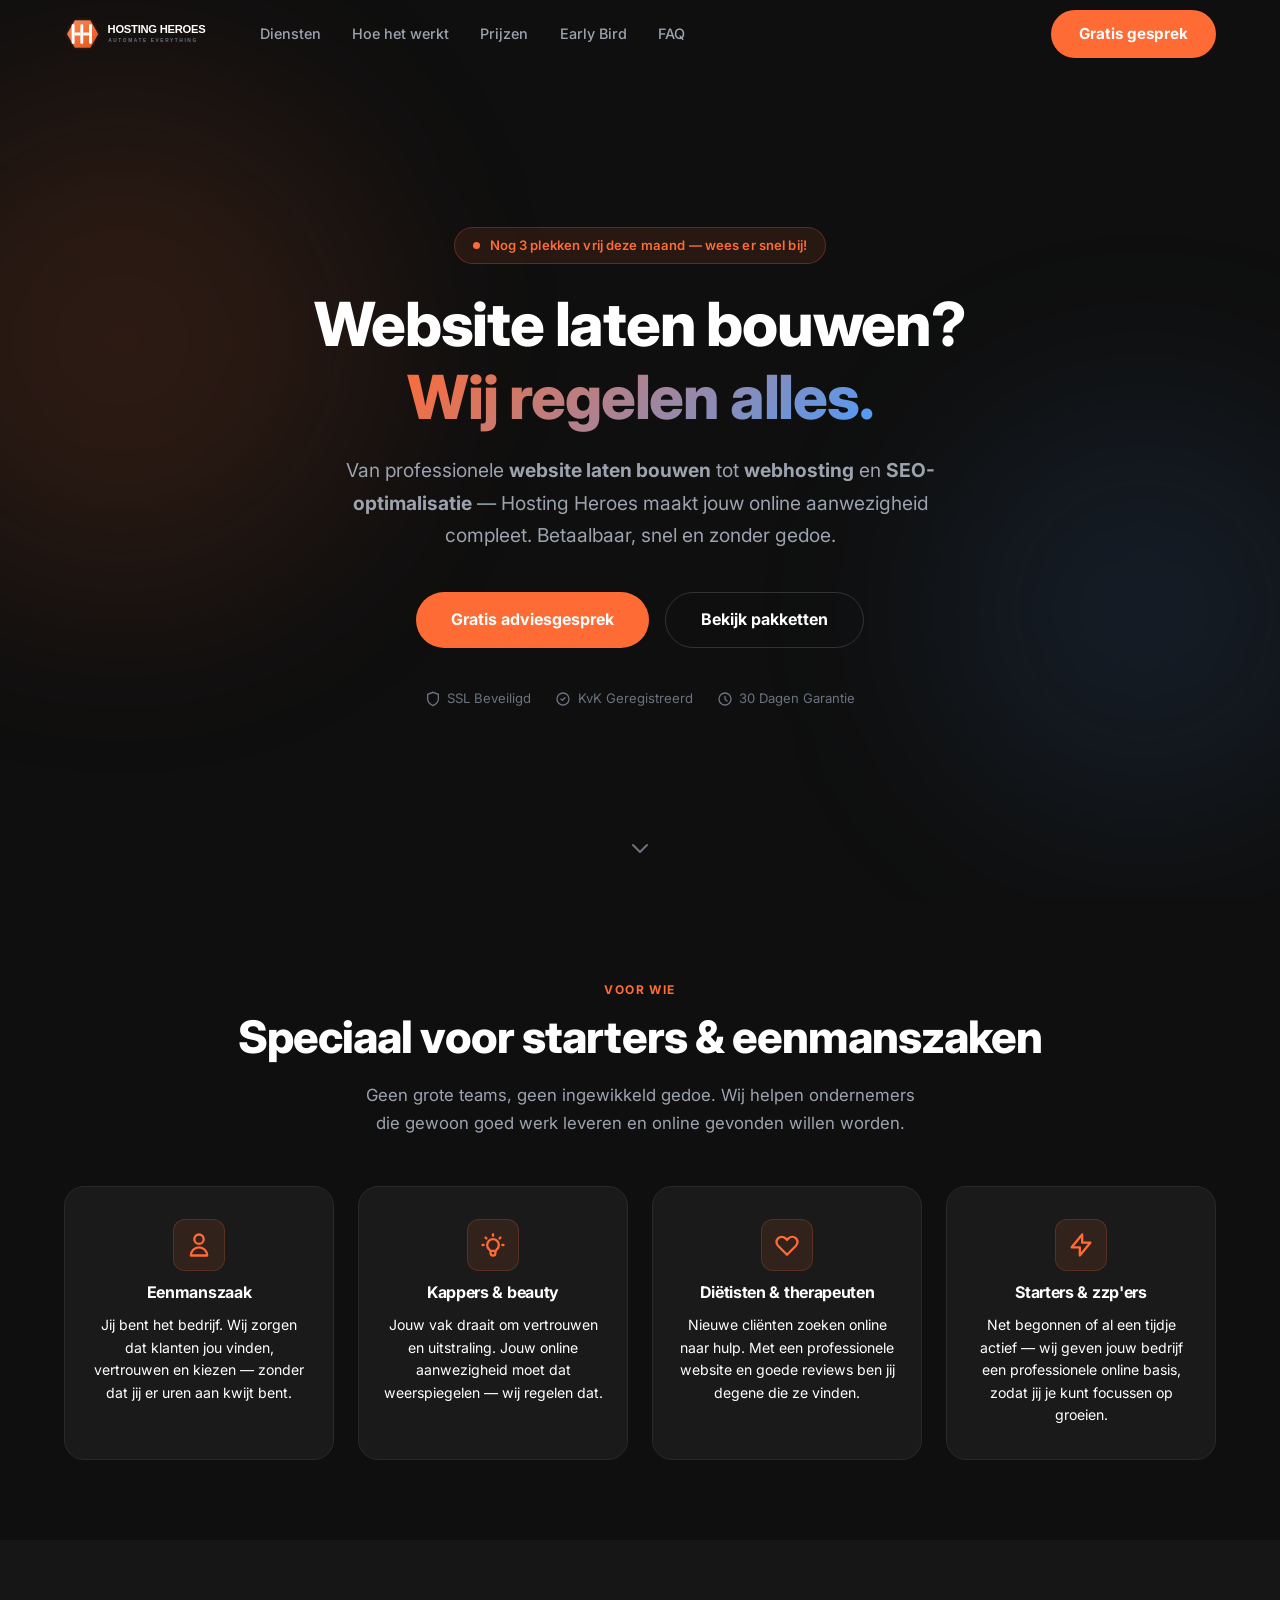
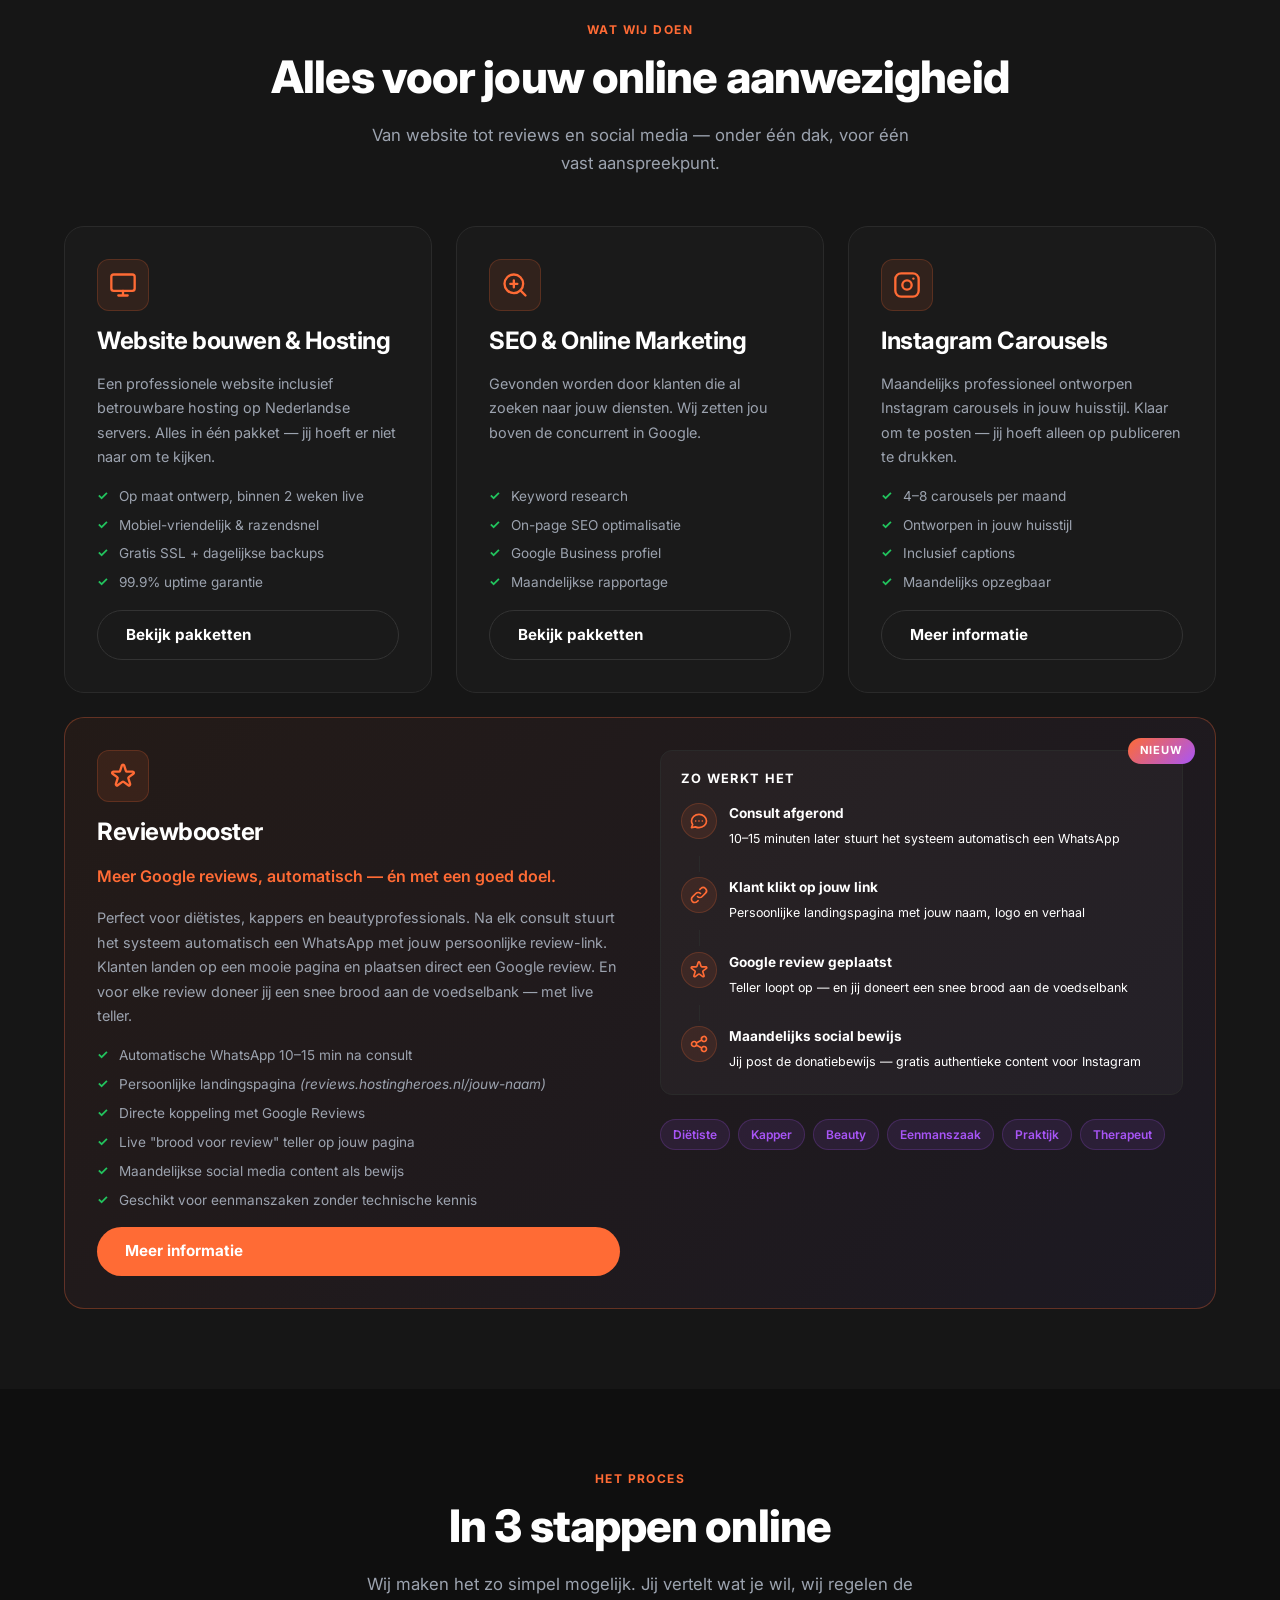
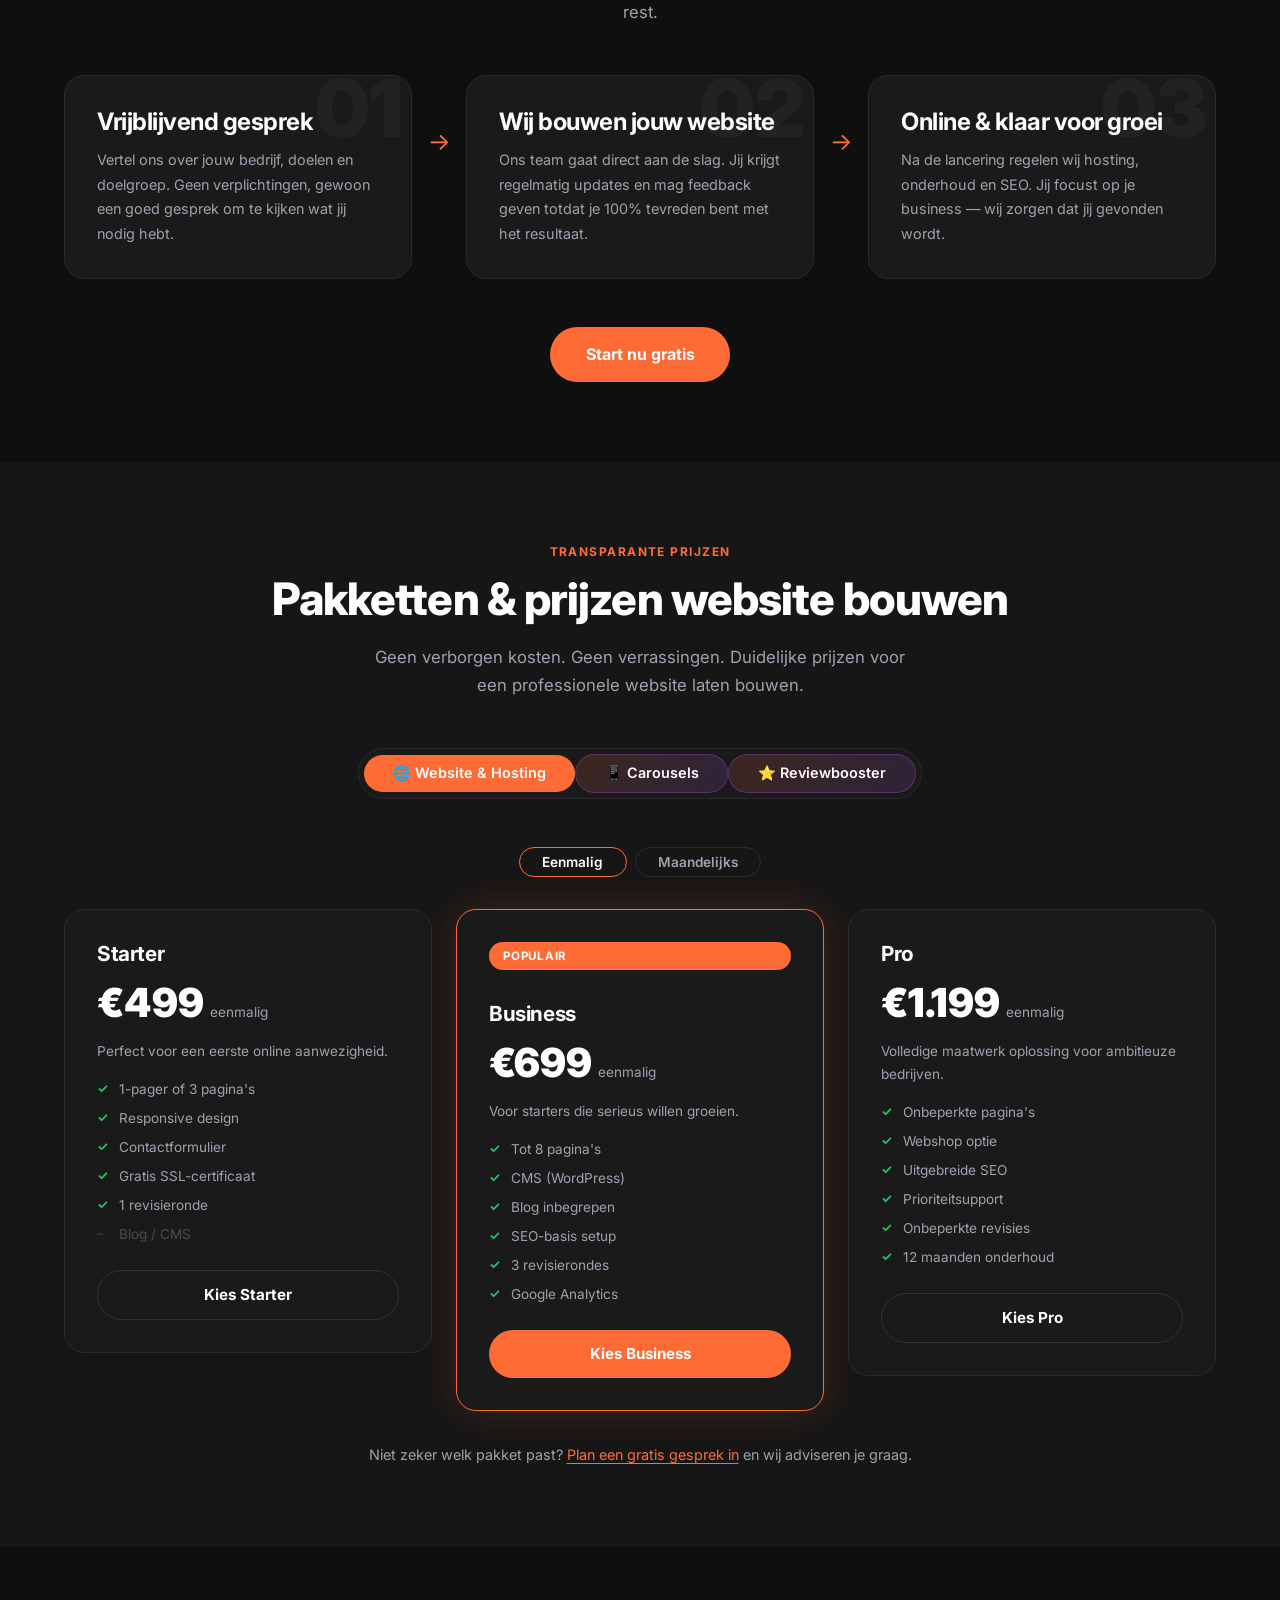
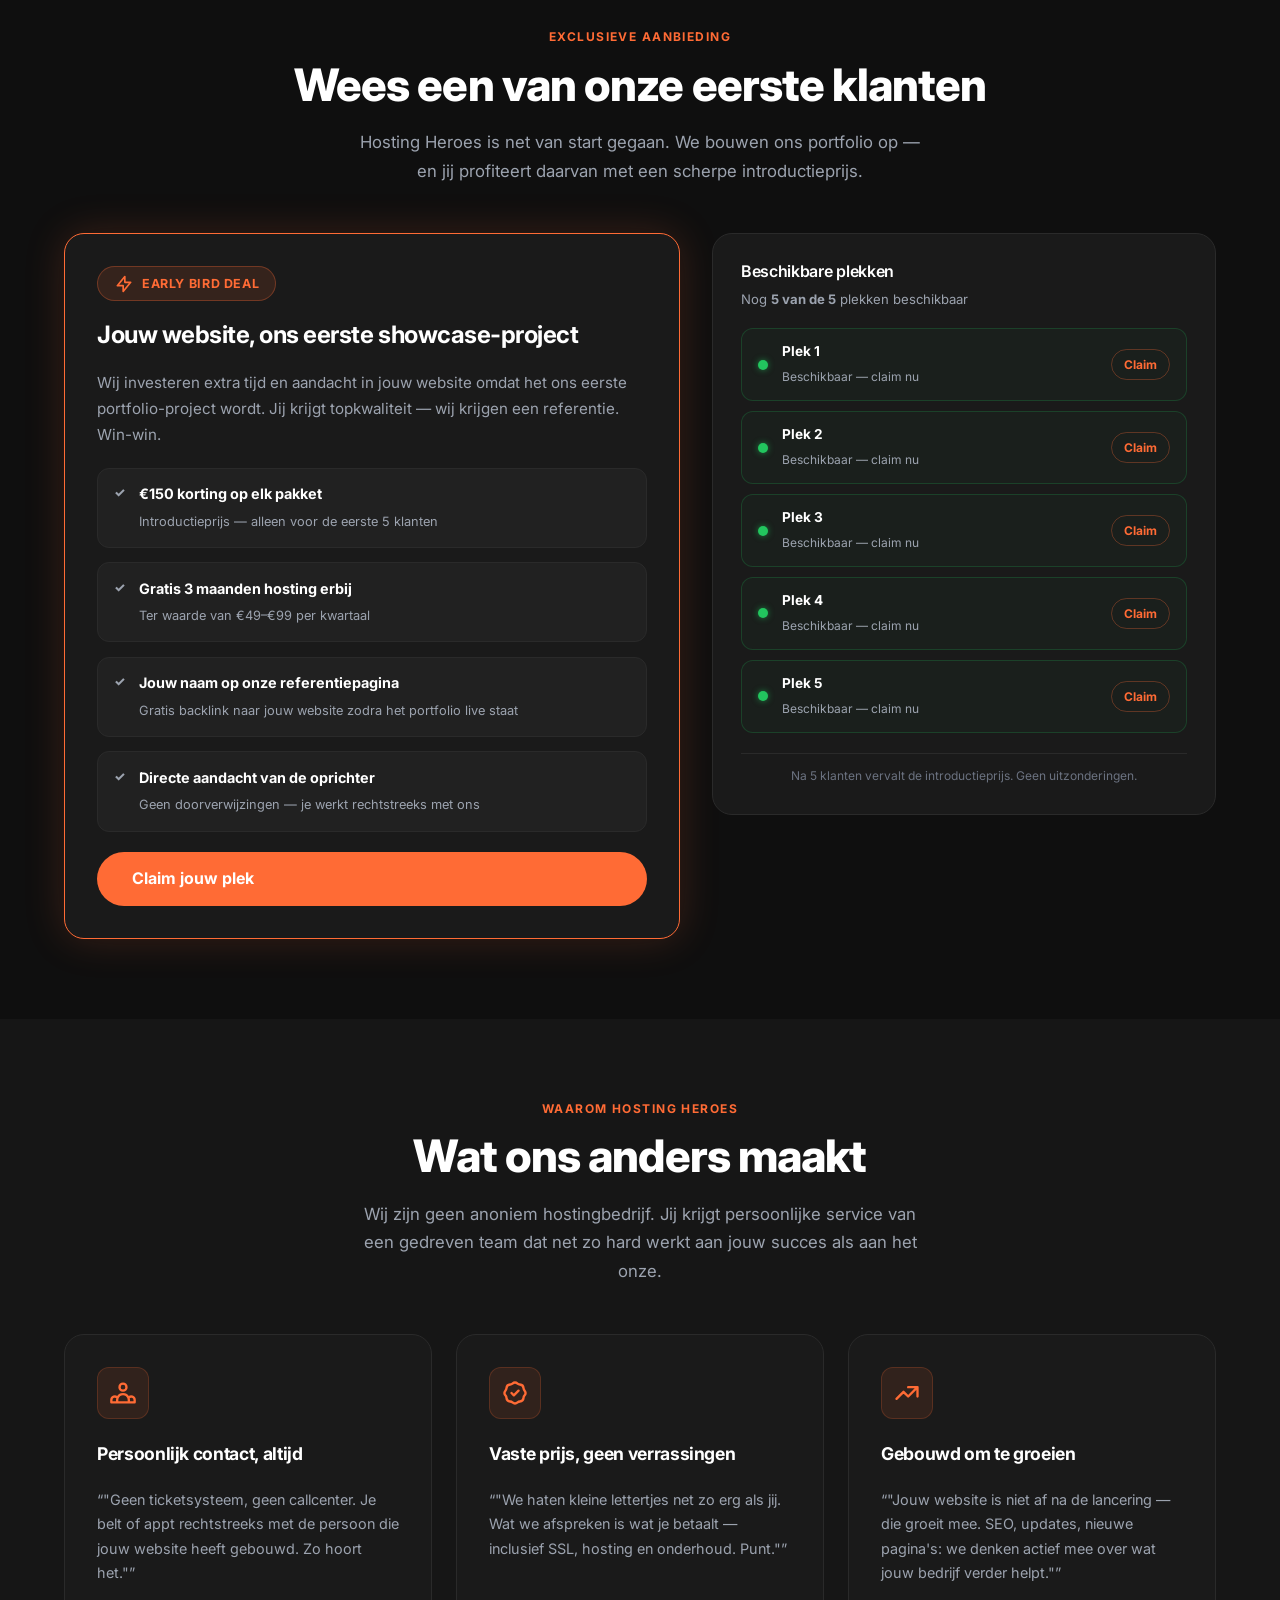
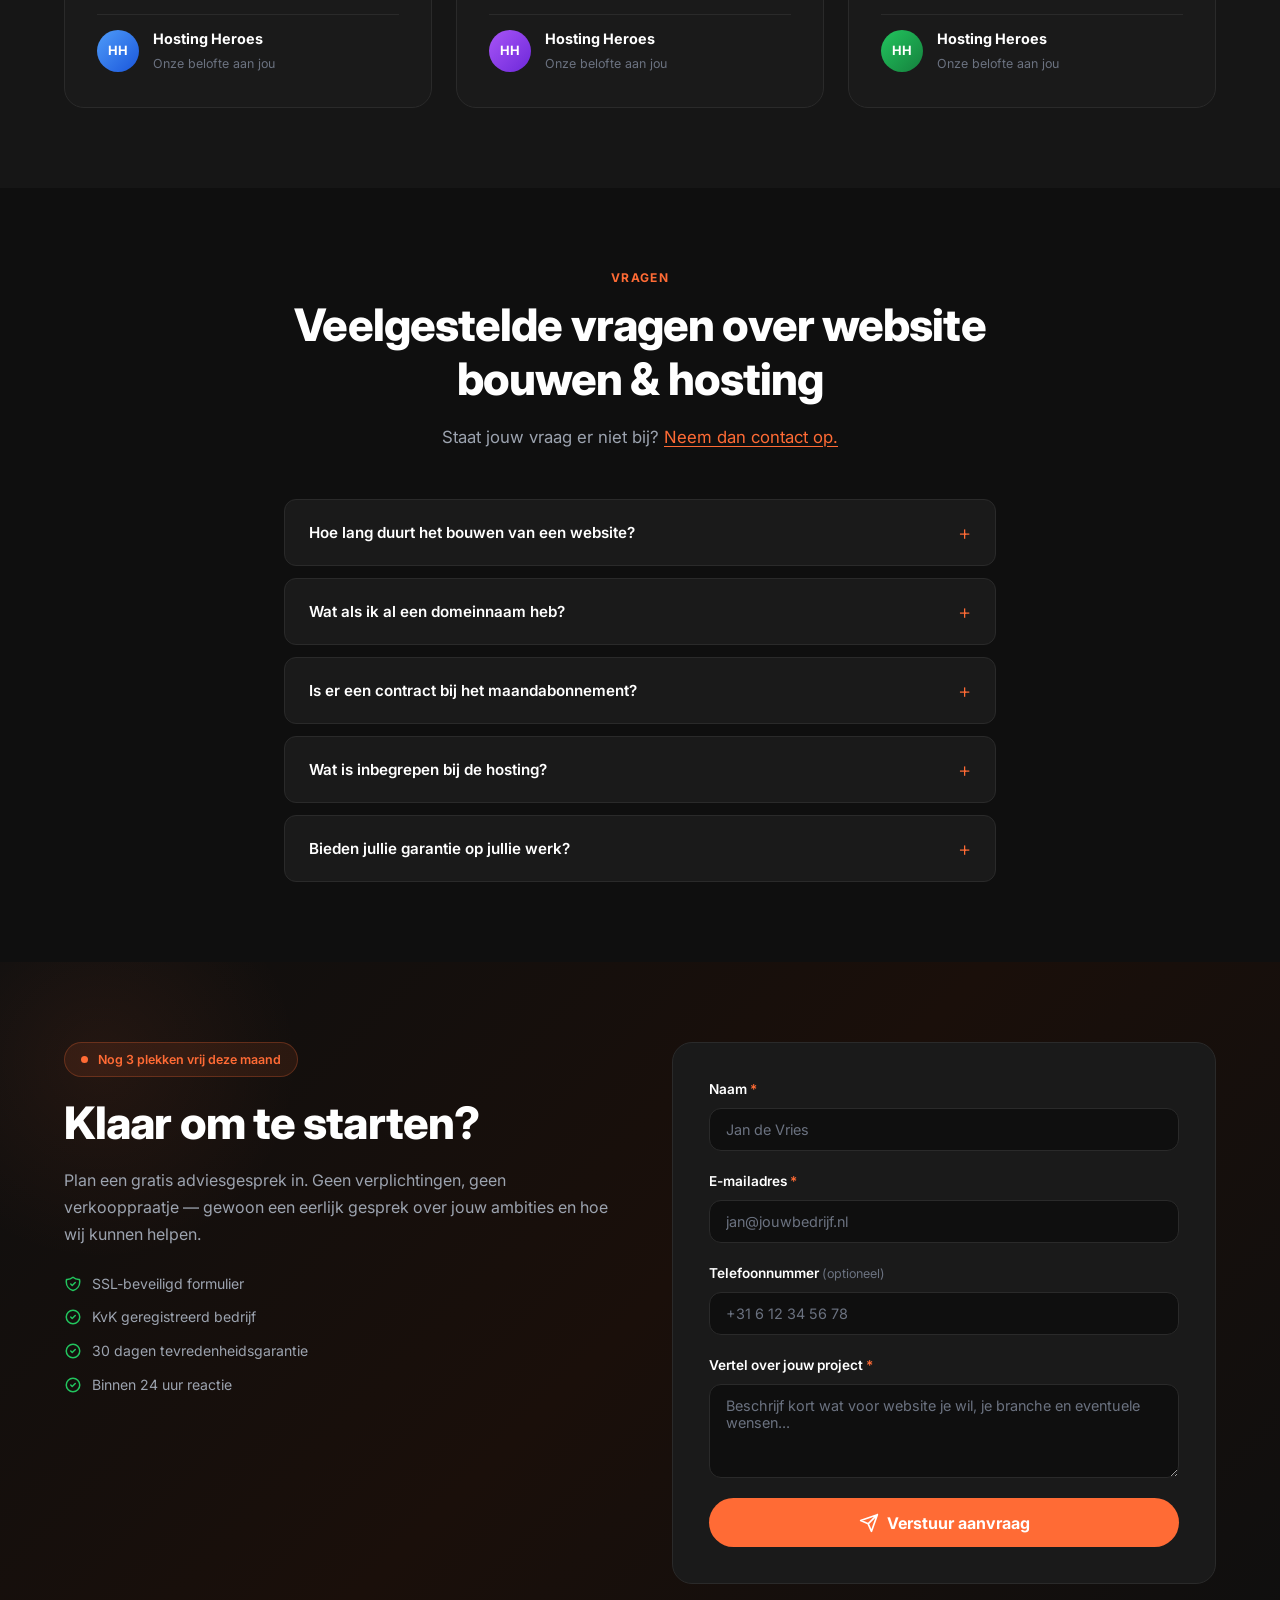
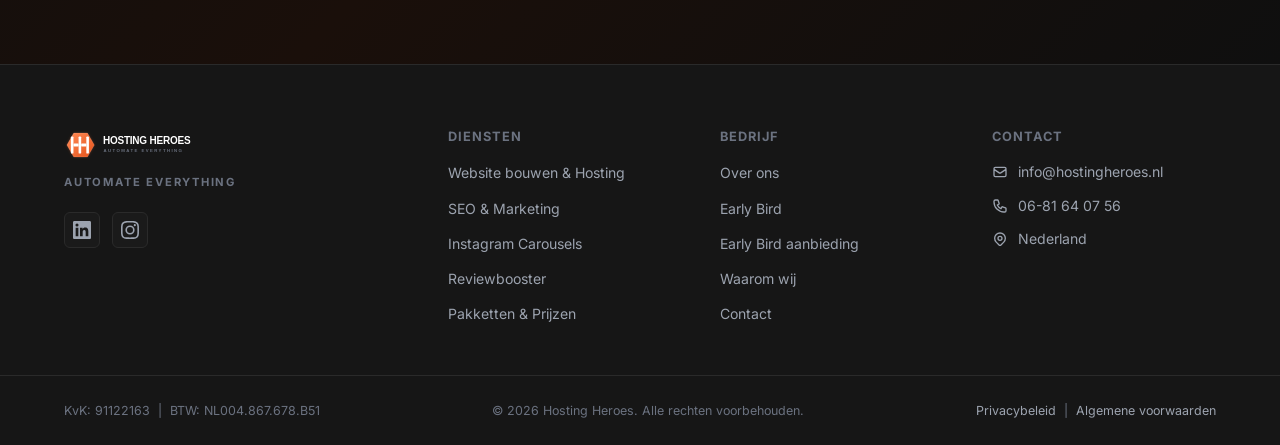
==== index.html @ 8674ef57 "Fix tab visibility, add new-service banners with waived setup costs for first 10 customers Co-Author" ====
<!DOCTYPE html>
<html lang="nl">
<head>
  <meta charset="UTF-8">
  <meta name="viewport" content="width=device-width, initial-scale=1.0">
  <meta name="description" content="Website laten bouwen voor jouw bedrijf? Hosting Heroes levert professionele websites, snelle webhosting en SEO-optimalisatie voor starters en MKB in Nederland. Betaalbaar, binnen 2 weken online.">
  <meta name="robots" content="index, follow">
  <link rel="canonical" href="https://www.hostingheroes.nl/">
  <meta property="og:type" content="website">
  <meta property="og:url" content="https://www.hostingheroes.nl/">
  <meta property="og:locale" content="nl_NL">
  <meta property="og:site_name" content="Hosting Heroes">
  <meta property="og:title" content="Website Laten Bouwen | Webhosting & SEO Nederland | Hosting Heroes">
  <meta property="og:description" content="Professionele website laten bouwen voor jouw bedrijf? Hosting Heroes regelt website, webhosting en SEO — betaalbaar en zonder gedoe.">
  <meta property="og:image" content="https://www.hostingheroes.nl/assets/logo.png">
  <meta name="twitter:card" content="summary_large_image">
  <meta name="twitter:title" content="Website Laten Bouwen | Webhosting & SEO | Hosting Heroes">
  <meta name="twitter:description" content="Professionele websites, webhosting en SEO voor starters in Nederland. Betaalbaar, snel en zonder gedoe.">
  <meta name="twitter:image" content="https://www.hostingheroes.nl/assets/logo.png">
  <title>Website Laten Bouwen | Webhosting & SEO Nederland | Hosting Heroes</title>
  <link rel="preconnect" href="https://fonts.googleapis.com">
  <link rel="preconnect" href="https://fonts.gstatic.com" crossorigin>
  <link href="https://fonts.googleapis.com/css2?family=Inter:wght@400;500;600;700;800;900&display=swap" rel="stylesheet">
  <link rel="stylesheet" href="style.css">
  <link rel="icon" href="assets/favicon.svg" type="image/svg+xml">
  <link rel="icon" href="assets/favicon.svg" sizes="any">

  <script type="application/ld+json">
  {
    "@context": "https://schema.org",
    "@type": "ProfessionalService",
    "name": "Hosting Heroes",
    "url": "https://www.hostingheroes.nl",
    "logo": "https://www.hostingheroes.nl/assets/logo.png",
    "image": "https://www.hostingheroes.nl/assets/logo.png",
    "description": "Professionele websites laten bouwen, webhosting en SEO-optimalisatie voor starters en MKB in Nederland. Betaalbaar, snel en zonder gedoe.",
    "areaServed": {
      "@type": "Country",
      "name": "Nederland"
    },
    "address": {
      "@type": "PostalAddress",
      "addressCountry": "NL"
    },
    "contactPoint": {
      "@type": "ContactPoint",
      "vatID": "NL004.867.678.B51",
    "telephone": "+31681640756",
      "email": "info@hostingheroes.nl",
      "contactType": "customer service",
      "availableLanguage": "Dutch"
    },
    "hasOfferCatalog": {
      "@type": "OfferCatalog",
      "name": "Diensten",
      "itemListElement": [
        {
          "@type": "Offer",
          "itemOffered": {
            "@type": "Service",
            "name": "Website bouwen",
            "description": "Professionele website laten bouwen op maat. Responsive, razendsnel en volledig afgestemd op jouw bedrijf en doelgroep."
          }
        },
        {
          "@type": "Offer",
          "itemOffered": {
            "@type": "Service",
            "name": "Webhosting",
            "description": "Betrouwbare webhosting met dagelijkse backups, gratis SSL-certificaat en Nederlandse servers. 99.9% uptime garantie."
          }
        },
        {
          "@type": "Offer",
          "itemOffered": {
            "@type": "Service",
            "name": "SEO & Marketing",
            "description": "SEO-optimalisatie zodat jouw website gevonden wordt op Google. Keyword research, on-page SEO en maandelijkse rapportage."
          }
        },
        {
          "@type": "Offer",
          "itemOffered": {
            "@type": "Service",
            "name": "Reviewbooster",
            "description": "Automatisch meer Google reviews voor eenmanszaken. Automatische WhatsApp na consult, persoonlijke landingspagina en directe Google Reviews koppeling. Voor diëtistes, kappers en beautyprofessionals."
          }
        }
      ]
    },
    "aggregateRating": {
      "@type": "AggregateRating",
      "ratingValue": "4.9",
      "bestRating": "5",
      "ratingCount": "50"
    }
  }
  </script>

  <script type="application/ld+json">
  {
    "@context": "https://schema.org",
    "@type": "WebSite",
    "name": "Hosting Heroes",
    "url": "https://www.hostingheroes.nl"
  }
  </script>

  <script type="application/ld+json">
  {
    "@context": "https://schema.org",
    "@type": "FAQPage",
    "mainEntity": [
      {
        "@type": "Question",
        "name": "Hoe lang duurt het bouwen van een website?",
        "acceptedAnswer": {
          "@type": "Answer",
          "text": "Gemiddeld duurt een standaard website 1 à 2 weken. Bij grotere of complexere projecten (webshop, maatwerk) kan dit 3 à 4 weken zijn. We bespreken altijd van tevoren een realistische planning."
        }
      },
      {
        "@type": "Question",
        "name": "Wat als ik al een domeinnaam heb?",
        "acceptedAnswer": {
          "@type": "Answer",
          "text": "Geen probleem! Wij koppelen jouw bestaande domeinnaam eenvoudig aan onze hosting. Je hoeft niks te veranderen, wij regelen de technische kant volledig."
        }
      },
      {
        "@type": "Question",
        "name": "Is er een contract bij het maandabonnement?",
        "acceptedAnswer": {
          "@type": "Answer",
          "text": "Nee, onze maandabonnementen zijn maandelijks opzegbaar — geen gedoe, geen boetes. Wij verdienen jouw vertrouwen elke maand opnieuw."
        }
      },
      {
        "@type": "Question",
        "name": "Wat is inbegrepen bij de hosting?",
        "acceptedAnswer": {
          "@type": "Answer",
          "text": "Bij alle hostingpakketten zijn inbegrepen: een gratis SSL-certificaat, dagelijkse backups, technische updates, monitoring en e-mailondersteuning. Je website staat veilig en snel online."
        }
      },
      {
        "@type": "Question",
        "name": "Bieden jullie garantie op jullie werk?",
        "acceptedAnswer": {
          "@type": "Answer",
          "text": "Ja, wij bieden 30 dagen tevredenheidsgarantie. Ben je binnen 30 dagen na oplevering niet tevreden? Dan lossen wij het kosteloos op of storten wij je geld terug."
        }
      }
    ]
  }
  </script>
</head>
<body>

  <!-- ========== NAVBAR ========== -->
  <nav id="navbar">
    <div class="container navbar__inner">
      <a href="#" class="navbar__logo">
        <img src="assets/logo.svg" alt="Hosting Heroes" height="36">
      </a>
      <ul class="navbar__links" id="nav-links">
        <li><a href="#diensten">Diensten</a></li>
        <li><a href="#hoe-het-werkt">Hoe het werkt</a></li>
        <li><a href="#pricing">Prijzen</a></li>
        <li><a href="#portfolio">Early Bird</a></li>
        <li><a href="#faq">FAQ</a></li>
      </ul>
      <a href="#contact" class="btn-primary navbar__cta">Gratis gesprek</a>
      <button class="navbar__hamburger" id="hamburger" aria-label="Menu openen" aria-expanded="false">
        <span></span><span></span><span></span>
      </button>
    </div>
  </nav>

  <!-- ========== HERO ========== -->
  <section id="hero">
    <div class="hero__blob hero__blob--1"></div>
    <div class="hero__blob hero__blob--2"></div>
    <div class="container hero__content">
      <span class="hero__eyebrow">
        <span class="eyebrow__dot"></span>
        Nog 3 plekken vrij deze maand — wees er snel bij!
      </span>
      <h1 class="hero__title">
        Website laten bouwen?<br>
        <span class="gradient-text">Wij regelen alles.</span>
      </h1>
      <p class="hero__subtitle">
        Van professionele <strong>website laten bouwen</strong> tot <strong>webhosting</strong> en <strong>SEO-optimalisatie</strong> — Hosting Heroes maakt jouw online aanwezigheid compleet. Betaalbaar, snel en zonder gedoe.
      </p>
      <div class="hero__ctas">
        <a href="#contact" class="btn-primary btn-lg">Gratis adviesgesprek</a>
        <a href="#pricing" class="btn-secondary btn-lg">Bekijk pakketten</a>
      </div>
      <div class="hero__trust-mini">
        <span>
          <svg width="16" height="16" fill="none" viewBox="0 0 24 24"><path stroke="currentColor" stroke-width="2" stroke-linecap="round" d="M12 22s8-4 8-10V5l-8-3-8 3v7c0 6 8 10 8 10z"/></svg>
          SSL Beveiligd
        </span>
        <span>
          <svg width="16" height="16" fill="none" viewBox="0 0 24 24"><path stroke="currentColor" stroke-width="2" stroke-linecap="round" d="M9 12l2 2 4-4m6 2a9 9 0 11-18 0 9 9 0 0118 0z"/></svg>
          KvK Geregistreerd
        </span>
        <span>
          <svg width="16" height="16" fill="none" viewBox="0 0 24 24"><path stroke="currentColor" stroke-width="2" stroke-linecap="round" d="M12 8v4l3 3m6-3a9 9 0 11-18 0 9 9 0 0118 0z"/></svg>
          30 Dagen Garantie
        </span>
      </div>
    </div>
    <div class="hero__scroll-indicator">
      <svg width="24" height="24" fill="none" viewBox="0 0 24 24"><path stroke="currentColor" stroke-width="2" stroke-linecap="round" stroke-linejoin="round" d="M19 9l-7 7-7-7"/></svg>
    </div>
  </section>

  <!-- ========== VOOR WIE ========== -->
  <section class="section" id="voor-wie">
    <div class="container">
      <div class="section-label animate-on-scroll">Voor wie</div>
      <h2 class="section-title animate-on-scroll">Speciaal voor starters & eenmanszaken</h2>
      <p class="section-sub animate-on-scroll">Geen grote teams, geen ingewikkeld gedoe. Wij helpen ondernemers die gewoon goed werk leveren en online gevonden willen worden.</p>
      <div class="voor-wie-grid">
        <div class="voor-wie-card card animate-on-scroll" data-delay="0">
          <div class="icon-box">
            <svg width="28" height="28" fill="none" viewBox="0 0 24 24"><path stroke="currentColor" stroke-width="2" stroke-linecap="round" stroke-linejoin="round" d="M16 7a4 4 0 11-8 0 4 4 0 018 0zM12 14a7 7 0 00-7 7h14a7 7 0 00-7-7z"/></svg>
          </div>
          <h3>Eenmanszaak</h3>
          <p>Jij bent het bedrijf. Wij zorgen dat klanten jou vinden, vertrouwen en kiezen — zonder dat jij er uren aan kwijt bent.</p>
        </div>
        <div class="voor-wie-card card animate-on-scroll" data-delay="100">
          <div class="icon-box">
            <svg width="28" height="28" fill="none" viewBox="0 0 24 24"><path stroke="currentColor" stroke-width="2" stroke-linecap="round" stroke-linejoin="round" d="M9.663 17h4.673M12 3v1m6.364 1.636l-.707.707M21 12h-1M4 12H3m3.343-5.657l-.707-.707m2.828 9.9a5 5 0 117.072 0l-.548.547A3.374 3.374 0 0014 18.469V19a2 2 0 11-4 0v-.531c0-.895-.356-1.754-.988-2.386l-.548-.547z"/></svg>
          </div>
          <h3>Kappers & beauty</h3>
          <p>Jouw vak draait om vertrouwen en uitstraling. Jouw online aanwezigheid moet dat weerspiegelen — wij regelen dat.</p>
        </div>
        <div class="voor-wie-card card animate-on-scroll" data-delay="200">
          <div class="icon-box">
            <svg width="28" height="28" fill="none" viewBox="0 0 24 24"><path stroke="currentColor" stroke-width="2" stroke-linecap="round" stroke-linejoin="round" d="M4.318 6.318a4.5 4.5 0 000 6.364L12 20.364l7.682-7.682a4.5 4.5 0 00-6.364-6.364L12 7.636l-1.318-1.318a4.5 4.5 0 00-6.364 0z"/></svg>
          </div>
          <h3>Diëtisten & therapeuten</h3>
          <p>Nieuwe cliënten zoeken online naar hulp. Met een professionele website en goede reviews ben jij degene die ze vinden.</p>
        </div>
        <div class="voor-wie-card card animate-on-scroll" data-delay="300">
          <div class="icon-box">
            <svg width="28" height="28" fill="none" viewBox="0 0 24 24"><path stroke="currentColor" stroke-width="2" stroke-linecap="round" stroke-linejoin="round" d="M13 10V3L4 14h7v7l9-11h-7z"/></svg>
          </div>
          <h3>Starters & zzp'ers</h3>
          <p>Net begonnen of al een tijdje actief — wij geven jouw bedrijf een professionele online basis, zodat jij je kunt focussen op groeien.</p>
        </div>
      </div>
    </div>
  </section>

  <!-- ========== DIENSTEN ========== -->
  <section class="section section--alt" id="diensten">
    <div class="container">
      <div class="section-label animate-on-scroll">Wat wij doen</div>
      <h2 class="section-title animate-on-scroll">Alles voor jouw online aanwezigheid</h2>
      <p class="section-sub animate-on-scroll">Van website tot reviews en social media — onder één dak, voor één vast aanspreekpunt.</p>
      <div class="services-grid">
        <div class="service-card card animate-on-scroll" data-delay="0">
          <div class="icon-box">
            <svg width="28" height="28" fill="none" viewBox="0 0 24 24"><rect x="2" y="3" width="20" height="14" rx="2" stroke="currentColor" stroke-width="2"/><path stroke="currentColor" stroke-width="2" stroke-linecap="round" d="M8 21h8M12 17v4"/></svg>
          </div>
          <h3>Website bouwen & Hosting</h3>
          <p>Een professionele website inclusief betrouwbare hosting op Nederlandse servers. Alles in één pakket — jij hoeft er niet naar om te kijken.</p>
          <ul class="feature-list">
            <li>Op maat ontwerp, binnen 2 weken live</li>
            <li>Mobiel-vriendelijk & razendsnel</li>
            <li>Gratis SSL + dagelijkse backups</li>
            <li>99.9% uptime garantie</li>
          </ul>
          <a href="#pricing" class="btn-secondary">Bekijk pakketten</a>
        </div>
        <div class="service-card card animate-on-scroll" data-delay="100">
          <div class="icon-box">
            <svg width="28" height="28" fill="none" viewBox="0 0 24 24"><circle cx="11" cy="11" r="8" stroke="currentColor" stroke-width="2"/><path stroke="currentColor" stroke-width="2" stroke-linecap="round" d="M21 21l-4.35-4.35"/><path stroke="currentColor" stroke-width="2" stroke-linecap="round" d="M8 11h6M11 8v6"/></svg>
          </div>
          <h3>SEO & Online Marketing</h3>
          <p>Gevonden worden door klanten die al zoeken naar jouw diensten. Wij zetten jou boven de concurrent in Google.</p>
          <ul class="feature-list">
            <li>Keyword research</li>
            <li>On-page SEO optimalisatie</li>
            <li>Google Business profiel</li>
            <li>Maandelijkse rapportage</li>
          </ul>
          <a href="#pricing" class="btn-secondary">Bekijk pakketten</a>
        </div>
        <div class="service-card card animate-on-scroll" data-delay="200">
          <div class="icon-box">
            <svg width="28" height="28" fill="none" viewBox="0 0 24 24"><rect x="2" y="2" width="20" height="20" rx="5" stroke="currentColor" stroke-width="2"/><circle cx="12" cy="12" r="4" stroke="currentColor" stroke-width="2"/><circle cx="17.5" cy="6.5" r="1" fill="currentColor"/></svg>
          </div>
          <h3>Instagram Carousels</h3>
          <p>Maandelijks professioneel ontworpen Instagram carousels in jouw huisstijl. Klaar om te posten — jij hoeft alleen op publiceren te drukken.</p>
          <ul class="feature-list">
            <li>4–8 carousels per maand</li>
            <li>Ontworpen in jouw huisstijl</li>
            <li>Inclusief captions</li>
            <li>Maandelijks opzegbaar</li>
          </ul>
          <a href="#contact" class="btn-secondary">Meer informatie</a>
        </div>

        <!-- Reviewbooster — full-width featured card -->
        <div class="service-card service-card--reviewbooster card animate-on-scroll" data-delay="0">
          <span class="badge badge--new">Nieuw</span>
          <div class="reviewbooster-inner">
            <div class="reviewbooster-left">
              <div class="icon-box">
                <svg width="28" height="28" fill="none" viewBox="0 0 24 24"><path stroke="currentColor" stroke-width="2" stroke-linecap="round" stroke-linejoin="round" d="M11.049 2.927c.3-.921 1.603-.921 1.902 0l1.519 4.674a1 1 0 00.95.69h4.915c.969 0 1.371 1.24.588 1.81l-3.976 2.888a1 1 0 00-.363 1.118l1.518 4.674c.3.922-.755 1.688-1.538 1.118l-3.976-2.888a1 1 0 00-1.176 0l-3.976 2.888c-.783.57-1.838-.197-1.538-1.118l1.518-4.674a1 1 0 00-.363-1.118l-3.976-2.888c-.784-.57-.38-1.81.588-1.81h4.914a1 1 0 00.951-.69l1.519-4.674z"/></svg>
              </div>
              <h3>Reviewbooster</h3>
              <p class="reviewbooster-tagline">Meer Google reviews, automatisch — én met een goed doel.</p>
              <p>Perfect voor diëtistes, kappers en beautyprofessionals. Na elk consult stuurt het systeem automatisch een WhatsApp met jouw persoonlijke review-link. Klanten landen op een mooie pagina en plaatsen direct een Google review. En voor elke review doneer jij een snee brood aan de voedselbank — met live teller.</p>
              <ul class="feature-list">
                <li>Automatische WhatsApp 10–15 min na consult</li>
                <li>Persoonlijke landingspagina <em>(reviews.hostingheroes.nl/jouw-naam)</em></li>
                <li>Directe koppeling met Google Reviews</li>
                <li>Live "brood voor review" teller op jouw pagina</li>
                <li>Maandelijkse social media content als bewijs</li>
                <li>Geschikt voor eenmanszaken zonder technische kennis</li>
              </ul>
              <a href="#contact" class="btn-primary">Meer informatie</a>
            </div>
            <div class="reviewbooster-right">
              <div class="rb-how-it-works">
                <h4>Zo werkt het</h4>
                <div class="rb-step">
                  <div class="rb-step__icon">
                    <svg width="20" height="20" fill="none" viewBox="0 0 24 24"><path stroke="currentColor" stroke-width="2" stroke-linecap="round" stroke-linejoin="round" d="M8 12h.01M12 12h.01M16 12h.01M21 12c0 4.418-4.03 8-9 8a9.863 9.863 0 01-4.255-.949L3 20l1.395-3.72C3.512 15.042 3 13.574 3 12c0-4.418 4.03-8 9-8s9 3.582 9 8z"/></svg>
                  </div>
                  <div>
                    <strong>Consult afgerond</strong>
                    <span>10–15 minuten later stuurt het systeem automatisch een WhatsApp</span>
                  </div>
                </div>
                <div class="rb-connector"></div>
                <div class="rb-step">
                  <div class="rb-step__icon">
                    <svg width="20" height="20" fill="none" viewBox="0 0 24 24"><path stroke="currentColor" stroke-width="2" stroke-linecap="round" stroke-linejoin="round" d="M13.828 10.172a4 4 0 00-5.656 0l-4 4a4 4 0 105.656 5.656l1.102-1.101m-.758-4.899a4 4 0 005.656 0l4-4a4 4 0 00-5.656-5.656l-1.1 1.1"/></svg>
                  </div>
                  <div>
                    <strong>Klant klikt op jouw link</strong>
                    <span>Persoonlijke landingspagina met jouw naam, logo en verhaal</span>
                  </div>
                </div>
                <div class="rb-connector"></div>
                <div class="rb-step">
                  <div class="rb-step__icon">
                    <svg width="20" height="20" fill="none" viewBox="0 0 24 24"><path stroke="currentColor" stroke-width="2" stroke-linecap="round" stroke-linejoin="round" d="M11.049 2.927c.3-.921 1.603-.921 1.902 0l1.519 4.674a1 1 0 00.95.69h4.915c.969 0 1.371 1.24.588 1.81l-3.976 2.888a1 1 0 00-.363 1.118l1.518 4.674c.3.922-.755 1.688-1.538 1.118l-3.976-2.888a1 1 0 00-1.176 0l-3.976 2.888c-.783.57-1.838-.197-1.538-1.118l1.518-4.674a1 1 0 00-.363-1.118l-3.976-2.888c-.784-.57-.38-1.81.588-1.81h4.914a1 1 0 00.951-.69l1.519-4.674z"/></svg>
                  </div>
                  <div>
                    <strong>Google review geplaatst</strong>
                    <span>Teller loopt op — en jij doneert een snee brood aan de voedselbank</span>
                  </div>
                </div>
                <div class="rb-connector"></div>
                <div class="rb-step">
                  <div class="rb-step__icon">
                    <svg width="20" height="20" fill="none" viewBox="0 0 24 24"><path stroke="currentColor" stroke-width="2" stroke-linecap="round" stroke-linejoin="round" d="M8.684 13.342C8.886 12.938 9 12.482 9 12c0-.482-.114-.938-.316-1.342m0 2.684a3 3 0 110-2.684m0 2.684l6.632 3.316m-6.632-6l6.632-3.316m0 0a3 3 0 105.367-2.684 3 3 0 00-5.367 2.684zm0 9.316a3 3 0 105.368 2.684 3 3 0 00-5.368-2.684z"/></svg>
                  </div>
                  <div>
                    <strong>Maandelijks social bewijs</strong>
                    <span>Jij post de donatiebewijs — gratis authentieke content voor Instagram</span>
                  </div>
                </div>
              </div>
              <div class="rb-niches">
                <span class="rb-niche">Diëtiste</span>
                <span class="rb-niche">Kapper</span>
                <span class="rb-niche">Beauty</span>
                <span class="rb-niche">Eenmanszaak</span>
                <span class="rb-niche">Praktijk</span>
                <span class="rb-niche">Therapeut</span>
              </div>
            </div>
          </div>
        </div>
      </div>
    </div>
  </section>

  <!-- ========== HOE HET WERKT ========== -->
  <section class="section" id="hoe-het-werkt">
    <div class="container">
      <div class="section-label animate-on-scroll">Het proces</div>
      <h2 class="section-title animate-on-scroll">In 3 stappen online</h2>
      <p class="section-sub animate-on-scroll">Wij maken het zo simpel mogelijk. Jij vertelt wat je wil, wij regelen de rest.</p>
      <div class="steps-grid">
        <div class="step animate-on-scroll" data-delay="0">
          <div class="step__number">01</div>
          <div class="step__content">
            <h3>Vrijblijvend gesprek</h3>
            <p>Vertel ons over jouw bedrijf, doelen en doelgroep. Geen verplichtingen, gewoon een goed gesprek om te kijken wat jij nodig hebt.</p>
          </div>
        </div>
        <div class="step-connector animate-on-scroll"></div>
        <div class="step animate-on-scroll" data-delay="100">
          <div class="step__number">02</div>
          <div class="step__content">
            <h3>Wij bouwen jouw website</h3>
            <p>Ons team gaat direct aan de slag. Jij krijgt regelmatig updates en mag feedback geven totdat je 100% tevreden bent met het resultaat.</p>
          </div>
        </div>
        <div class="step-connector animate-on-scroll"></div>
        <div class="step animate-on-scroll" data-delay="200">
          <div class="step__number">03</div>
          <div class="step__content">
            <h3>Online &amp; klaar voor groei</h3>
            <p>Na de lancering regelen wij hosting, onderhoud en SEO. Jij focust op je business — wij zorgen dat jij gevonden wordt.</p>
          </div>
        </div>
      </div>
      <div class="steps-cta animate-on-scroll">
        <a href="#contact" class="btn-primary btn-lg">Start nu gratis</a>
      </div>
    </div>
  </section>

  <!-- ========== PRICING ========== -->
  <section class="section section--alt" id="pricing">
    <div class="container">
      <div class="section-label animate-on-scroll">Transparante prijzen</div>
      <h2 class="section-title animate-on-scroll">Pakketten & prijzen website bouwen</h2>
      <p class="section-sub animate-on-scroll">Geen verborgen kosten. Geen verrassingen. Duidelijke prijzen voor een professionele website laten bouwen.</p>
      <div class="pricing-tabs animate-on-scroll">
        <button class="tab-btn active" data-tab="website">🌐 Website & Hosting</button>
        <button class="tab-btn tab-btn--highlight" data-tab="carousel">📱 Carousels</button>
        <button class="tab-btn tab-btn--highlight" data-tab="reviewbooster">⭐ Reviewbooster</button>
      </div>

      <!-- Website & Hosting (eenmalig + maandelijks) -->
      <div id="tab-website" class="tab-website-wrapper">
        <div class="pricing-subtabs animate-on-scroll">
          <button class="subtab-btn active" data-subtab="eenmalig">Eenmalig</button>
          <button class="subtab-btn" data-subtab="maandelijks">Maandelijks</button>
        </div>

      <!-- Eenmalig -->
      <div class="pricing-grid" id="tab-eenmalig">
        <div class="pricing-card card animate-on-scroll" data-delay="0">
          <h3>Starter</h3>
          <div class="price">
            <span class="price__amount">€499</span>
            <span class="price__period">eenmalig</span>
          </div>
          <p class="price__desc">Perfect voor een eerste online aanwezigheid.</p>
          <ul class="feature-list feature-list--pricing">
            <li>1-pager of 3 pagina's</li>
            <li>Responsive design</li>
            <li>Contactformulier</li>
            <li>Gratis SSL-certificaat</li>
            <li>1 revisieronde</li>
            <li class="disabled">Blog / CMS</li>
          </ul>
          <a href="#contact" class="btn-secondary btn-full">Kies Starter</a>
        </div>
        <div class="pricing-card card pricing-card--featured animate-on-scroll" data-delay="100">
          <span class="badge">Populair</span>
          <h3>Business</h3>
          <div class="price">
            <span class="price__amount">€699</span>
            <span class="price__period">eenmalig</span>
          </div>
          <p class="price__desc">Voor starters die serieus willen groeien.</p>
          <ul class="feature-list feature-list--pricing">
            <li>Tot 8 pagina's</li>
            <li>CMS (WordPress)</li>
            <li>Blog inbegrepen</li>
            <li>SEO-basis setup</li>
            <li>3 revisierondes</li>
            <li>Google Analytics</li>
          </ul>
          <a href="#contact" class="btn-primary btn-full">Kies Business</a>
        </div>
        <div class="pricing-card card animate-on-scroll" data-delay="200">
          <h3>Pro</h3>
          <div class="price">
            <span class="price__amount">€1.199</span>
            <span class="price__period">eenmalig</span>
          </div>
          <p class="price__desc">Volledige maatwerk oplossing voor ambitieuze bedrijven.</p>
          <ul class="feature-list feature-list--pricing">
            <li>Onbeperkte pagina's</li>
            <li>Webshop optie</li>
            <li>Uitgebreide SEO</li>
            <li>Prioriteitsupport</li>
            <li>Onbeperkte revisies</li>
            <li>12 maanden onderhoud</li>
          </ul>
          <a href="#contact" class="btn-secondary btn-full">Kies Pro</a>
        </div>
      </div>

      <!-- Maandelijks -->
      <div class="pricing-grid hidden" id="tab-maandelijks" style="margin-top:0">
        <div class="pricing-card card animate-on-scroll" data-delay="0">
          <h3>Basic</h3>
          <div class="price">
            <span class="price__amount">€49</span>
            <span class="price__period">/maand</span>
          </div>
          <p class="price__desc">Hosting en onderhoud zonder zorgen.</p>
          <ul class="feature-list feature-list--pricing">
            <li>Webhosting inbegrepen</li>
            <li>SSL-certificaat</li>
            <li>Dagelijkse backups</li>
            <li>1 uur support/maand</li>
            <li>Maandelijks opzegbaar</li>
            <li class="disabled">SEO monitoring</li>
          </ul>
          <a href="#contact" class="btn-secondary btn-full">Kies Basic</a>
        </div>
        <div class="pricing-card card pricing-card--featured animate-on-scroll" data-delay="100">
          <span class="badge">Populair</span>
          <h3>Groei</h3>
          <div class="price">
            <span class="price__amount">€69</span>
            <span class="price__period">/maand</span>
          </div>
          <p class="price__desc">Alles voor structurele online groei.</p>
          <ul class="feature-list feature-list--pricing">
            <li>Alles van Basic</li>
            <li>SEO monitoring</li>
            <li>Maandelijkse rapportage</li>
            <li>3 uur support/maand</li>
            <li>Google ranking updates</li>
            <li>Maandelijks opzegbaar</li>
          </ul>
          <a href="#contact" class="btn-primary btn-full">Kies Groei</a>
        </div>
        <div class="pricing-card card animate-on-scroll" data-delay="200">
          <h3>Premium</h3>
          <div class="price">
            <span class="price__amount">€99</span>
            <span class="price__period">/maand</span>
          </div>
          <p class="price__desc">Complete ontzorging voor jouw online succes.</p>
          <ul class="feature-list feature-list--pricing">
            <li>Alles van Groei</li>
            <li>Content updates</li>
            <li>Advertentiebeheer</li>
            <li>Onbeperkt support</li>
            <li>Prioriteitsbehandeling</li>
            <li>Maandelijks opzegbaar</li>
          </ul>
          <a href="#contact" class="btn-secondary btn-full">Kies Premium</a>
        </div>
      </div>
      </div><!-- /tab-website -->

      <!-- Instagram Carousels -->
      <div id="tab-carousel" class="hidden">
        <div class="new-service-banner animate-on-scroll">
          <span class="new-service-badge">📱 Nieuwe dienst</span>
          <p>Instagram Carousels is een gloednieuwe dienst. Normaal rekenen wij <strong>€149 opstartkosten</strong> — voor de eerste <strong>10 klanten</strong> laten we die volledig vallen. Stap nu in en profiteer.</p>
        </div>
        <div class="pricing-grid">
          <div class="pricing-card card animate-on-scroll" data-delay="0">
            <h3>Carousel Starter</h3>
            <div class="price">
              <span class="price__amount">€69</span>
              <span class="price__period">/maand</span>
            </div>
            <p class="price__strike">Normaal + €149 opstartkosten — nu gratis</p>
            <p class="price__desc">Consistent aanwezig op Instagram zonder werk.</p>
            <ul class="feature-list feature-list--pricing">
              <li>4 carousels per maand</li>
              <li>Ontworpen in jouw huisstijl</li>
              <li>Inclusief captions</li>
              <li>Klaar om te posten</li>
              <li>Maandelijks opzegbaar</li>
              <li class="disabled">Strategie & planning</li>
            </ul>
            <a href="#contact" class="btn-secondary btn-full">Kies Starter</a>
          </div>
          <div class="pricing-card card pricing-card--featured animate-on-scroll" data-delay="100">
            <span class="badge">Populair</span>
            <h3>Carousel Groei</h3>
            <div class="price">
              <span class="price__amount">€119</span>
              <span class="price__period">/maand</span>
            </div>
            <p class="price__strike">Normaal + €149 opstartkosten — nu gratis</p>
            <p class="price__desc">Meer zichtbaarheid, meer bereik, meer klanten.</p>
            <ul class="feature-list feature-list--pricing">
              <li>8 carousels per maand</li>
              <li>Ontworpen in jouw huisstijl</li>
              <li>Inclusief captions & hashtags</li>
              <li>Content kalender</li>
              <li>Strategie op maat</li>
              <li>Maandelijks opzegbaar</li>
            </ul>
            <a href="#contact" class="btn-primary btn-full">Kies Groei</a>
          </div>
          <div class="pricing-card card animate-on-scroll" data-delay="200">
            <h3>Carousel Pro</h3>
            <div class="price">
              <span class="price__amount">€179</span>
              <span class="price__period">/maand</span>
            </div>
            <p class="price__strike">Normaal + €149 opstartkosten — nu gratis</p>
            <p class="price__desc">Volledig ontzorgd — wij runnen jouw Instagram.</p>
            <ul class="feature-list feature-list--pricing">
              <li>12 carousels per maand</li>
              <li>+ 8 losse posts of stories</li>
              <li>Captions, hashtags & planning</li>
              <li>Maandelijkse strategie-call</li>
              <li>Prioriteitsondersteuning</li>
              <li>Maandelijks opzegbaar</li>
            </ul>
            <a href="#contact" class="btn-secondary btn-full">Kies Pro</a>
          </div>
        </div>
      </div>

      <!-- Reviewbooster -->
      <div id="tab-reviewbooster" class="hidden">
        <div class="new-service-banner animate-on-scroll">
          <span class="new-service-badge">⭐ Nieuwe dienst</span>
          <p>Reviewbooster is een gloednieuwe dienst. Normaal rekenen wij <strong>€99 opstartkosten</strong> — voor de eerste <strong>10 klanten</strong> laten we die volledig vallen. Stap nu in en profiteer.</p>
        </div>
        <div class="pricing-grid">
          <div class="pricing-card card animate-on-scroll" data-delay="0">
            <h3>Reviewbooster Starter</h3>
            <div class="price">
              <span class="price__amount">€39</span>
              <span class="price__period">/maand</span>
            </div>
            <p class="price__strike">Normaal + €99 opstartkosten — nu gratis</p>
            <p class="price__desc">Begin met meer reviews — klein, maar krachtig.</p>
            <ul class="feature-list feature-list--pricing">
              <li>Automatische WhatsApp na consult</li>
              <li>Persoonlijke landingspagina</li>
              <li>Google Reviews koppeling</li>
              <li>Live review-teller</li>
              <li>Maandelijks opzegbaar</li>
              <li class="disabled">Brood-donatie teller</li>
            </ul>
            <a href="#contact" class="btn-secondary btn-full">Kies Starter</a>
          </div>
          <div class="pricing-card card pricing-card--featured animate-on-scroll" data-delay="100">
            <span class="badge">Populair</span>
            <h3>Reviewbooster Plus</h3>
            <div class="price">
              <span class="price__amount">€69</span>
              <span class="price__period">/maand</span>
            </div>
            <p class="price__strike">Normaal + €99 opstartkosten — nu gratis</p>
            <p class="price__desc">Meer reviews én een verhaal dat klanten raakt.</p>
            <ul class="feature-list feature-list--pricing">
              <li>Alles van Starter</li>
              <li>Brood-donatie teller (goed doel)</li>
              <li>Maandelijkse social media content</li>
              <li>Persoonlijk verhaal op landingspagina</li>
              <li>Statistieken dashboard</li>
              <li>Maandelijks opzegbaar</li>
            </ul>
            <a href="#contact" class="btn-primary btn-full">Kies Plus</a>
          </div>
          <div class="pricing-card card animate-on-scroll" data-delay="200">
            <h3>Reviewbooster Pro</h3>
            <div class="price">
              <span class="price__amount">€99</span>
              <span class="price__period">/maand</span>
            </div>
            <p class="price__strike">Normaal + €99 opstartkosten — nu gratis</p>
            <p class="price__desc">Volledig ontzorgd — wij regelen alles.</p>
            <ul class="feature-list feature-list--pricing">
              <li>Alles van Plus</li>
              <li>Meerdere locaties/behandelaars</li>
              <li>Wij posten de social content voor je</li>
              <li>Prioriteitsondersteuning</li>
              <li>Kwartaal groeigesprek</li>
              <li>Maandelijks opzegbaar</li>
            </ul>
            <a href="#contact" class="btn-secondary btn-full">Kies Pro</a>
          </div>
        </div>
      </div>

      <p class="pricing-note animate-on-scroll">
        Niet zeker welk pakket past? <a href="#contact">Plan een gratis gesprek in</a> en wij adviseren je graag.
      </p>
    </div>
  </section>

  <!-- ========== EARLY BIRD ========== -->
  <section class="section" id="portfolio">
    <div class="container">
      <div class="section-label animate-on-scroll">Exclusieve aanbieding</div>
      <h2 class="section-title animate-on-scroll">Wees een van onze eerste klanten</h2>
      <p class="section-sub animate-on-scroll">Hosting Heroes is net van start gegaan. We bouwen ons portfolio op — en jij profiteert daarvan met een scherpe introductieprijs.</p>

      <div class="earlybird-grid">

        <div class="earlybird-offer card animate-on-scroll" data-delay="0">
          <div class="earlybird-badge">
            <svg width="20" height="20" fill="none" viewBox="0 0 24 24"><path stroke="currentColor" stroke-width="2" stroke-linecap="round" stroke-linejoin="round" d="M13 10V3L4 14h7v7l9-11h-7z"/></svg>
            Early Bird Deal
          </div>
          <h3>Jouw website, ons eerste showcase-project</h3>
          <p>Wij investeren extra tijd en aandacht in jouw website omdat het ons eerste portfolio-project wordt. Jij krijgt topkwaliteit — wij krijgen een referentie. Win-win.</p>
          <ul class="earlybird-perks">
            <li>
              <span class="perk-icon">✓</span>
              <div>
                <strong>€150 korting op elk pakket</strong>
                <span>Introductieprijs — alleen voor de eerste 5 klanten</span>
              </div>
            </li>
            <li>
              <span class="perk-icon">✓</span>
              <div>
                <strong>Gratis 3 maanden hosting erbij</strong>
                <span>Ter waarde van €49–€99 per kwartaal</span>
              </div>
            </li>
            <li>
              <span class="perk-icon">✓</span>
              <div>
                <strong>Jouw naam op onze referentiepagina</strong>
                <span>Gratis backlink naar jouw website zodra het portfolio live staat</span>
              </div>
            </li>
            <li>
              <span class="perk-icon">✓</span>
              <div>
                <strong>Directe aandacht van de oprichter</strong>
                <span>Geen doorverwijzingen — je werkt rechtstreeks met ons</span>
              </div>
            </li>
          </ul>
          <a href="#contact" class="btn-primary btn-lg">Claim jouw plek</a>
        </div>

        <div class="earlybird-slots animate-on-scroll" data-delay="100">
          <div class="slots-header">
            <h4>Beschikbare plekken</h4>
            <span class="slots-subtitle">Nog <strong>5 van de 5</strong> plekken beschikbaar</span>
          </div>
          <div class="slots-list">
            <div class="slot slot--open">
              <div class="slot-dot slot-dot--open"></div>
              <div class="slot-info">
                <strong>Plek 1</strong>
                <span>Beschikbaar — claim nu</span>
              </div>
              <a href="#contact" class="slot-cta">Claim</a>
            </div>
            <div class="slot slot--open">
              <div class="slot-dot slot-dot--open"></div>
              <div class="slot-info">
                <strong>Plek 2</strong>
                <span>Beschikbaar — claim nu</span>
              </div>
              <a href="#contact" class="slot-cta">Claim</a>
            </div>
            <div class="slot slot--open">
              <div class="slot-dot slot-dot--open"></div>
              <div class="slot-info">
                <strong>Plek 3</strong>
                <span>Beschikbaar — claim nu</span>
              </div>
              <a href="#contact" class="slot-cta">Claim</a>
            </div>
            <div class="slot slot--open">
              <div class="slot-dot slot-dot--open"></div>
              <div class="slot-info">
                <strong>Plek 4</strong>
                <span>Beschikbaar — claim nu</span>
              </div>
              <a href="#contact" class="slot-cta">Claim</a>
            </div>
            <div class="slot slot--open">
              <div class="slot-dot slot-dot--open"></div>
              <div class="slot-info">
                <strong>Plek 5</strong>
                <span>Beschikbaar — claim nu</span>
              </div>
              <a href="#contact" class="slot-cta">Claim</a>
            </div>
          </div>
          <p class="slots-note">Na 5 klanten vervalt de introductieprijs. Geen uitzonderingen.</p>
        </div>

      </div>
    </div>
  </section>

  <!-- ========== WHY US ========== -->
  <section class="section section--alt" id="testimonials">
    <div class="container">
      <div class="section-label animate-on-scroll">Waarom Hosting Heroes</div>
      <h2 class="section-title animate-on-scroll">Wat ons anders maakt</h2>
      <p class="section-sub animate-on-scroll">Wij zijn geen anoniem hostingbedrijf. Jij krijgt persoonlijke service van een gedreven team dat net zo hard werkt aan jouw succes als aan het onze.</p>
      <div class="testimonials-grid">
        <div class="testimonial-card card animate-on-scroll" data-delay="0">
          <div class="icon-box" style="margin-bottom:0.5rem">
            <svg width="28" height="28" fill="none" viewBox="0 0 24 24"><path stroke="currentColor" stroke-width="2" stroke-linecap="round" stroke-linejoin="round" d="M17 20h5v-2a3 3 0 00-5.356-1.857M17 20H7m10 0v-2c0-.656-.126-1.283-.356-1.857M7 20H2v-2a3 3 0 015.356-1.857M7 20v-2c0-.656.126-1.283.356-1.857m0 0a5.002 5.002 0 019.288 0M15 7a3 3 0 11-6 0 3 3 0 016 0z"/></svg>
          </div>
          <h3 style="color:var(--color-text);font-size:1.1rem;margin-bottom:0.5rem">Persoonlijk contact, altijd</h3>
          <blockquote style="font-style:normal">"Geen ticketsysteem, geen callcenter. Je belt of appt rechtstreeks met de persoon die jouw website heeft gebouwd. Zo hoort het."</blockquote>
          <div class="reviewer" style="border-top:1px solid var(--color-border);padding-top:0.75rem;margin-top:0.75rem">
            <div class="avatar avatar--blue">HH</div>
            <div class="reviewer__info">
              <strong>Hosting Heroes</strong>
              <span>Onze belofte aan jou</span>
            </div>
          </div>
        </div>
        <div class="testimonial-card card animate-on-scroll" data-delay="100">
          <div class="icon-box" style="margin-bottom:0.5rem">
            <svg width="28" height="28" fill="none" viewBox="0 0 24 24"><path stroke="currentColor" stroke-width="2" stroke-linecap="round" stroke-linejoin="round" d="M9 12l2 2 4-4M7.835 4.697a3.42 3.42 0 001.946-.806 3.42 3.42 0 014.438 0 3.42 3.42 0 001.946.806 3.42 3.42 0 013.138 3.138 3.42 3.42 0 00.806 1.946 3.42 3.42 0 010 4.438 3.42 3.42 0 00-.806 1.946 3.42 3.42 0 01-3.138 3.138 3.42 3.42 0 00-1.946.806 3.42 3.42 0 01-4.438 0 3.42 3.42 0 00-1.946-.806 3.42 3.42 0 01-3.138-3.138 3.42 3.42 0 00-.806-1.946 3.42 3.42 0 010-4.438 3.42 3.42 0 00.806-1.946 3.42 3.42 0 013.138-3.138z"/></svg>
          </div>
          <h3 style="color:var(--color-text);font-size:1.1rem;margin-bottom:0.5rem">Vaste prijs, geen verrassingen</h3>
          <blockquote style="font-style:normal">"We haten kleine lettertjes net zo erg als jij. Wat we afspreken is wat je betaalt — inclusief SSL, hosting en onderhoud. Punt."</blockquote>
          <div class="reviewer" style="border-top:1px solid var(--color-border);padding-top:0.75rem;margin-top:0.75rem">
            <div class="avatar avatar--purple">HH</div>
            <div class="reviewer__info">
              <strong>Hosting Heroes</strong>
              <span>Onze belofte aan jou</span>
            </div>
          </div>
        </div>
        <div class="testimonial-card card animate-on-scroll" data-delay="200">
          <div class="icon-box" style="margin-bottom:0.5rem">
            <svg width="28" height="28" fill="none" viewBox="0 0 24 24"><path stroke="currentColor" stroke-width="2" stroke-linecap="round" stroke-linejoin="round" d="M13 7h8m0 0v8m0-8l-8 8-4-4-6 6"/></svg>
          </div>
          <h3 style="color:var(--color-text);font-size:1.1rem;margin-bottom:0.5rem">Gebouwd om te groeien</h3>
          <blockquote style="font-style:normal">"Jouw website is niet af na de lancering — die groeit mee. SEO, updates, nieuwe pagina's: we denken actief mee over wat jouw bedrijf verder helpt."</blockquote>
          <div class="reviewer" style="border-top:1px solid var(--color-border);padding-top:0.75rem;margin-top:0.75rem">
            <div class="avatar avatar--green">HH</div>
            <div class="reviewer__info">
              <strong>Hosting Heroes</strong>
              <span>Onze belofte aan jou</span>
            </div>
          </div>
        </div>
      </div>
    </div>
  </section>

  <!-- ========== FAQ ========== -->
  <section class="section" id="faq">
    <div class="container faq-container">
      <div class="section-label animate-on-scroll">Vragen</div>
      <h2 class="section-title animate-on-scroll">Veelgestelde vragen over website bouwen & hosting</h2>
      <p class="section-sub animate-on-scroll">Staat jouw vraag er niet bij? <a href="#contact">Neem dan contact op.</a></p>
      <ul class="faq-list animate-on-scroll">
        <li class="faq-item">
          <button class="faq-question" aria-expanded="false">
            <span>Hoe lang duurt het bouwen van een website?</span>
            <span class="faq-icon">+</span>
          </button>
          <div class="faq-answer" aria-hidden="true">
            <p>Gemiddeld duurt een standaard website 1 à 2 weken. Bij grotere of complexere projecten (webshop, maatwerk) kan dit 3 à 4 weken zijn. We bespreken altijd van tevoren een realistische planning.</p>
          </div>
        </li>
        <li class="faq-item">
          <button class="faq-question" aria-expanded="false">
            <span>Wat als ik al een domeinnaam heb?</span>
            <span class="faq-icon">+</span>
          </button>
          <div class="faq-answer" aria-hidden="true">
            <p>Geen probleem! Wij koppelen jouw bestaande domeinnaam eenvoudig aan onze hosting. Je hoeft niks te veranderen, wij regelen de technische kant volledig.</p>
          </div>
        </li>
        <li class="faq-item">
          <button class="faq-question" aria-expanded="false">
            <span>Is er een contract bij het maandabonnement?</span>
            <span class="faq-icon">+</span>
          </button>
          <div class="faq-answer" aria-hidden="true">
            <p>Nee, onze maandabonnementen zijn maandelijks opzegbaar — geen gedoe, geen boetes. Wij verdienen jouw vertrouwen elke maand opnieuw.</p>
          </div>
        </li>
        <li class="faq-item">
          <button class="faq-question" aria-expanded="false">
            <span>Wat is inbegrepen bij de hosting?</span>
            <span class="faq-icon">+</span>
          </button>
          <div class="faq-answer" aria-hidden="true">
            <p>Bij alle hostingpakketten zijn inbegrepen: een gratis SSL-certificaat, dagelijkse backups, technische updates, monitoring en e-mailondersteuning. Je website staat veilig en snel online.</p>
          </div>
        </li>
        <li class="faq-item">
          <button class="faq-question" aria-expanded="false">
            <span>Bieden jullie garantie op jullie werk?</span>
            <span class="faq-icon">+</span>
          </button>
          <div class="faq-answer" aria-hidden="true">
            <p>Ja, wij bieden 30 dagen tevredenheidsgarantie. Ben je binnen 30 dagen na oplevering niet tevreden? Dan lossen wij het kosteloos op of storten wij je geld terug. Punt.</p>
          </div>
        </li>
      </ul>
    </div>
  </section>

  <!-- ========== FINAL CTA + CONTACT ========== -->
  <section class="section section--cta" id="contact">
    <div class="container">
      <div class="cta-inner">
        <div class="cta-text animate-on-scroll">
          <span class="cta-eyebrow">
            <span class="eyebrow__dot"></span>
            Nog 3 plekken vrij deze maand
          </span>
          <h2>Klaar om te starten?</h2>
          <p>Plan een gratis adviesgesprek in. Geen verplichtingen, geen verkooppraatje — gewoon een eerlijk gesprek over jouw ambities en hoe wij kunnen helpen.</p>
          <ul class="trust-list">
            <li>
              <svg width="18" height="18" fill="none" viewBox="0 0 24 24"><path stroke="var(--color-success)" stroke-width="2" stroke-linecap="round" stroke-linejoin="round" d="M9 12l2 2 4-4m5.618-4.016A11.955 11.955 0 0112 2.944a11.955 11.955 0 01-8.618 3.04A12.02 12.02 0 003 9c0 5.591 3.824 10.29 9 11.622 5.176-1.332 9-6.03 9-11.622 0-1.042-.133-2.052-.382-3.016z"/></svg>
              SSL-beveiligd formulier
            </li>
            <li>
              <svg width="18" height="18" fill="none" viewBox="0 0 24 24"><path stroke="var(--color-success)" stroke-width="2" stroke-linecap="round" stroke-linejoin="round" d="M9 12l2 2 4-4m6 2a9 9 0 11-18 0 9 9 0 0118 0z"/></svg>
              KvK geregistreerd bedrijf
            </li>
            <li>
              <svg width="18" height="18" fill="none" viewBox="0 0 24 24"><path stroke="var(--color-success)" stroke-width="2" stroke-linecap="round" stroke-linejoin="round" d="M9 12l2 2 4-4m6 2a9 9 0 11-18 0 9 9 0 0118 0z"/></svg>
              30 dagen tevredenheidsgarantie
            </li>
            <li>
              <svg width="18" height="18" fill="none" viewBox="0 0 24 24"><path stroke="var(--color-success)" stroke-width="2" stroke-linecap="round" stroke-linejoin="round" d="M9 12l2 2 4-4m6 2a9 9 0 11-18 0 9 9 0 0118 0z"/></svg>
              Binnen 24 uur reactie
            </li>
          </ul>
        </div>
        <div class="cta-form animate-on-scroll" data-delay="100">
          <form id="contact-form" novalidate>
            <div class="form-group">
              <label for="naam">Naam <span class="required">*</span></label>
              <input type="text" id="naam" name="naam" required placeholder="Jan de Vries" autocomplete="name">
            </div>
            <div class="form-group">
              <label for="email">E-mailadres <span class="required">*</span></label>
              <input type="email" id="email" name="email" required placeholder="jan@jouwbedrijf.nl" autocomplete="email">
            </div>
            <div class="form-group">
              <label for="telefoon">Telefoonnummer <span class="optional">(optioneel)</span></label>
              <input type="tel" id="telefoon" name="telefoon" placeholder="+31 6 12 34 56 78" autocomplete="tel">
            </div>
            <div class="form-group">
              <label for="bericht">Vertel over jouw project <span class="required">*</span></label>
              <textarea id="bericht" name="bericht" rows="4" required placeholder="Beschrijf kort wat voor website je wil, je branche en eventuele wensen..."></textarea>
            </div>
            <button type="submit" class="btn-primary btn-lg btn-full">
              <svg width="20" height="20" fill="none" viewBox="0 0 24 24"><path stroke="currentColor" stroke-width="2" stroke-linecap="round" stroke-linejoin="round" d="M22 2L11 13M22 2l-7 20-4-9-9-4 20-7z"/></svg>
              Verstuur aanvraag
            </button>
          </form>
          <div id="form-feedback" aria-live="polite"></div>
        </div>
      </div>
    </div>
  </section>

  <!-- ========== FOOTER ========== -->
  <footer id="footer">
    <div class="container footer__grid">
      <div class="footer__brand">
        <img src="assets/logo.svg" alt="Hosting Heroes" height="32">
        <p class="footer__tagline">AUTOMATE EVERYTHING</p>
        <div class="footer__social">
          <a href="#" aria-label="LinkedIn" class="social-link">
            <svg width="18" height="18" fill="currentColor" viewBox="0 0 24 24"><path d="M20.447 20.452h-3.554v-5.569c0-1.328-.027-3.037-1.852-3.037-1.853 0-2.136 1.445-2.136 2.939v5.667H9.351V9h3.414v1.561h.046c.477-.9 1.637-1.85 3.37-1.85 3.601 0 4.267 2.37 4.267 5.455v6.286zM5.337 7.433a2.062 2.062 0 01-2.063-2.065 2.064 2.064 0 112.063 2.065zm1.782 13.019H3.555V9h3.564v11.452zM22.225 0H1.771C.792 0 0 .774 0 1.729v20.542C0 23.227.792 24 1.771 24h20.451C23.2 24 24 23.227 24 22.271V1.729C24 .774 23.2 0 22.222 0h.003z"/></svg>
          </a>
          <a href="#" aria-label="Instagram" class="social-link">
            <svg width="18" height="18" fill="currentColor" viewBox="0 0 24 24"><path d="M12 2.163c3.204 0 3.584.012 4.85.07 3.252.148 4.771 1.691 4.919 4.919.058 1.265.069 1.645.069 4.849 0 3.205-.012 3.584-.069 4.849-.149 3.225-1.664 4.771-4.919 4.919-1.266.058-1.644.07-4.85.07-3.204 0-3.584-.012-4.849-.07-3.26-.149-4.771-1.699-4.919-4.92-.058-1.265-.07-1.644-.07-4.849 0-3.204.013-3.583.07-4.849.149-3.227 1.664-4.771 4.919-4.919 1.266-.057 1.645-.069 4.849-.069zM12 0C8.741 0 8.333.014 7.053.072 2.695.272.273 2.69.073 7.052.014 8.333 0 8.741 0 12c0 3.259.014 3.668.072 4.948.2 4.358 2.618 6.78 6.98 6.98C8.333 23.986 8.741 24 12 24c3.259 0 3.668-.014 4.948-.072 4.354-.2 6.782-2.618 6.979-6.98.059-1.28.073-1.689.073-4.948 0-3.259-.014-3.667-.072-4.947-.196-4.354-2.617-6.78-6.979-6.98C15.668.014 15.259 0 12 0zm0 5.838a6.162 6.162 0 100 12.324 6.162 6.162 0 000-12.324zM12 16a4 4 0 110-8 4 4 0 010 8zm6.406-11.845a1.44 1.44 0 100 2.881 1.44 1.44 0 000-2.881z"/></svg>
          </a>
        </div>
      </div>
      <div class="footer__links">
        <h4>Diensten</h4>
        <ul>
          <li><a href="#diensten">Website bouwen &amp; Hosting</a></li>
          <li><a href="#diensten">SEO &amp; Marketing</a></li>
          <li><a href="#diensten">Instagram Carousels</a></li>
          <li><a href="#diensten">Reviewbooster</a></li>
          <li><a href="#pricing">Pakketten &amp; Prijzen</a></li>
        </ul>
      </div>
      <div class="footer__links">
        <h4>Bedrijf</h4>
        <ul>
          <li><a href="#hoe-het-werkt">Over ons</a></li>
          <li><a href="#portfolio">Early Bird</a></li>
          <li><a href="#portfolio">Early Bird aanbieding</a></li>
          <li><a href="#testimonials">Waarom wij</a></li>
          <li><a href="#contact">Contact</a></li>
        </ul>
      </div>
      <div class="footer__contact">
        <h4>Contact</h4>
        <p>
          <svg width="16" height="16" fill="none" viewBox="0 0 24 24"><path stroke="currentColor" stroke-width="2" stroke-linecap="round" stroke-linejoin="round" d="M3 8l7.89 5.26a2 2 0 002.22 0L21 8M5 19h14a2 2 0 002-2V7a2 2 0 00-2-2H5a2 2 0 00-2 2v10a2 2 0 002 2z"/></svg>
          info@hostingheroes.nl
        </p>
        <p>
          <svg width="16" height="16" fill="none" viewBox="0 0 24 24"><path stroke="currentColor" stroke-width="2" stroke-linecap="round" stroke-linejoin="round" d="M3 5a2 2 0 012-2h3.28a1 1 0 01.948.684l1.498 4.493a1 1 0 01-.502 1.21l-2.257 1.13a11.042 11.042 0 005.516 5.516l1.13-2.257a1 1 0 011.21-.502l4.493 1.498a1 1 0 01.684.949V19a2 2 0 01-2 2h-1C9.716 21 3 14.284 3 6V5z"/></svg>
          <a href="tel:+31681640756">06-81 64 07 56</a>
        </p>
        <p>
          <svg width="16" height="16" fill="none" viewBox="0 0 24 24"><path stroke="currentColor" stroke-width="2" stroke-linecap="round" stroke-linejoin="round" d="M17.657 16.657L13.414 20.9a1.998 1.998 0 01-2.827 0l-4.244-4.243a8 8 0 1111.314 0z"/><path stroke="currentColor" stroke-width="2" stroke-linecap="round" stroke-linejoin="round" d="M15 11a3 3 0 11-6 0 3 3 0 016 0z"/></svg>
          Nederland
        </p>
      </div>
    </div>
    <div class="footer__bottom">
      <div class="container footer__bottom-inner">
        <p>KvK: 91122163 &nbsp;|&nbsp; BTW: NL004.867.678.B51</p>
        <p>© 2026 Hosting Heroes. Alle rechten voorbehouden.</p>
        <p><a href="#">Privacybeleid</a> &nbsp;|&nbsp; <a href="#">Algemene voorwaarden</a></p>
      </div>
    </div>
  </footer>

  <!-- ========== FLOATING MOBILE CTA ========== -->
  <a href="#contact" class="mobile-fab" id="mobile-fab">Gratis gesprek</a>

  <script src="script.js"></script>
</body>
</html>
---- style.css ----
/* ============================================================
   HOSTING HEROES — style.css
   ============================================================ */

/* 1. RESET & BASE
   ============================================================ */
*, *::before, *::after {
  box-sizing: border-box;
  margin: 0;
  padding: 0;
}

html {
  scroll-behavior: smooth;
  font-size: 16px;
}

body {
  font-family: var(--font-primary);
  background-color: var(--color-bg);
  color: var(--color-text);
  line-height: 1.6;
  overflow-x: hidden;
  -webkit-font-smoothing: antialiased;
}

img { max-width: 100%; display: block; }
a { color: inherit; text-decoration: none; }
ul { list-style: none; }
button { cursor: pointer; font-family: inherit; border: none; background: none; }

/* 2. CUSTOM PROPERTIES
   ============================================================ */
:root {
  --color-bg:           #0f0f0f;
  --color-bg-2:         #161616;
  --color-bg-card:      #1a1a1a;
  --color-bg-card-hover:#222222;
  --color-border:       #2a2a2a;
  --color-border-light: #333333;
  --color-accent:       #FF6B35;
  --color-accent-dark:  #e55a24;
  --color-accent-2:     #4F9CF9;
  --color-text:         #ffffff;
  --color-text-muted:   #9ca3af;
  --color-text-dim:     #6b7280;
  --color-success:      #22c55e;
  --color-error:        #ef4444;

  --font-primary: 'Inter', -apple-system, BlinkMacSystemFont, 'Segoe UI', sans-serif;

  --container-max: 1200px;
  --radius-sm:  6px;
  --radius-md:  12px;
  --radius-lg:  20px;
  --radius-full: 9999px;

  --shadow-card: 0 4px 24px rgba(0,0,0,0.4);
  --shadow-glow: 0 0 40px rgba(255,107,53,0.18);
  --shadow-glow-blue: 0 0 40px rgba(79,156,249,0.15);

  --transition-fast: 150ms ease;
  --transition-base: 250ms ease;
  --transition-slow: 400ms ease;
}

/* 3. TYPOGRAPHY
   ============================================================ */
h1, h2, h3, h4 {
  line-height: 1.2;
  font-weight: 800;
  letter-spacing: -0.02em;
}

h1 { font-size: clamp(2.2rem, 5vw, 3.8rem); }
h2 { font-size: clamp(1.8rem, 3.5vw, 2.8rem); }
h3 { font-size: clamp(1.2rem, 2vw, 1.5rem); font-weight: 700; }
h4 { font-size: 1rem; font-weight: 600; }

p { color: var(--color-text-muted); line-height: 1.7; }

.gradient-text {
  background: linear-gradient(135deg, var(--color-accent), var(--color-accent-2));
  -webkit-background-clip: text;
  -webkit-text-fill-color: transparent;
  background-clip: text;
}

/* 4. UTILITIES
   ============================================================ */
.container {
  max-width: var(--container-max);
  margin: 0 auto;
  padding: 0 1.5rem;
}

.section {
  padding: 5rem 0;
}

.section--alt {
  background-color: var(--color-bg-2);
}

.section--cta {
  background: linear-gradient(135deg, #0f0f0f 0%, #1a0f0a 50%, #0f0f0f 100%);
  position: relative;
  overflow: hidden;
}

.section--cta::before {
  content: '';
  position: absolute;
  top: -100px;
  left: -100px;
  width: 400px;
  height: 400px;
  background: radial-gradient(circle, rgba(255,107,53,0.08) 0%, transparent 70%);
  pointer-events: none;
}

.section-label {
  font-size: 0.75rem;
  font-weight: 700;
  letter-spacing: 0.12em;
  text-transform: uppercase;
  color: var(--color-accent);
  text-align: center;
  margin-bottom: 0.75rem;
}

.section-title {
  text-align: center;
  margin-bottom: 1rem;
}

.section-sub {
  text-align: center;
  max-width: 560px;
  margin: 0 auto 3rem;
  font-size: 1.05rem;
}

.section-sub a {
  color: var(--color-accent);
  text-decoration: underline;
  text-underline-offset: 3px;
}

.hidden { display: none !important; }

/* 5. BUTTONS
   ============================================================ */
.btn-primary {
  display: inline-flex;
  align-items: center;
  gap: 0.5rem;
  padding: 0.75rem 1.75rem;
  background: var(--color-accent);
  color: #fff;
  font-weight: 700;
  font-size: 0.95rem;
  border-radius: var(--radius-full);
  transition: background var(--transition-fast), transform var(--transition-fast), box-shadow var(--transition-fast);
  white-space: nowrap;
}

.btn-primary:hover {
  background: var(--color-accent-dark);
  transform: translateY(-2px);
  box-shadow: 0 8px 24px rgba(255,107,53,0.35);
}

.btn-secondary {
  display: inline-flex;
  align-items: center;
  gap: 0.5rem;
  padding: 0.75rem 1.75rem;
  background: transparent;
  color: var(--color-text);
  font-weight: 700;
  font-size: 0.95rem;
  border: 1.5px solid var(--color-border-light);
  border-radius: var(--radius-full);
  transition: border-color var(--transition-fast), background var(--transition-fast), transform var(--transition-fast);
  white-space: nowrap;
}

.btn-secondary:hover {
  border-color: var(--color-accent);
  background: rgba(255,107,53,0.08);
  transform: translateY(-2px);
}

.btn-lg {
  padding: 0.9rem 2.2rem;
  font-size: 1rem;
}

.btn-full {
  width: 100%;
  justify-content: center;
}

/* 6. CARDS
   ============================================================ */
.card {
  background: var(--color-bg-card);
  border: 1px solid var(--color-border);
  border-radius: var(--radius-lg);
  padding: 2rem;
  transition: border-color var(--transition-base), box-shadow var(--transition-base), transform var(--transition-base);
}

.card:hover {
  border-color: var(--color-border-light);
  box-shadow: var(--shadow-card);
}

/* 7. BADGE
   ============================================================ */
.badge {
  display: inline-block;
  padding: 0.3rem 0.9rem;
  background: var(--color-accent);
  color: #fff;
  font-size: 0.72rem;
  font-weight: 700;
  letter-spacing: 0.06em;
  text-transform: uppercase;
  border-radius: var(--radius-full);
  margin-bottom: 1rem;
}

/* 8. ANIMATIONS
   ============================================================ */
.animate-on-scroll {
  opacity: 0;
  transform: translateY(28px);
  transition: opacity 0.55s ease, transform 0.55s ease;
}

.animate-on-scroll.is-visible {
  opacity: 1;
  transform: translateY(0);
}

@keyframes blob-move-1 {
  0%, 100% { transform: translate(0, 0) scale(1); }
  33%  { transform: translate(60px, -40px) scale(1.05); }
  66%  { transform: translate(-30px, 30px) scale(0.97); }
}

@keyframes blob-move-2 {
  0%, 100% { transform: translate(0, 0) scale(1); }
  33%  { transform: translate(-50px, 30px) scale(1.04); }
  66%  { transform: translate(40px, -50px) scale(0.98); }
}

@keyframes scroll-bounce {
  0%, 100% { transform: translateY(0); }
  50%       { transform: translateY(8px); }
}

@keyframes pulse-dot {
  0%, 100% { opacity: 1; }
  50%       { opacity: 0.4; }
}

/* 9. NAVBAR
   ============================================================ */
#navbar {
  position: fixed;
  top: 0;
  left: 0;
  right: 0;
  z-index: 100;
  transition: background var(--transition-base), border-color var(--transition-base), box-shadow var(--transition-base);
  border-bottom: 1px solid transparent;
}

#navbar.scrolled {
  background: rgba(15,15,15,0.92);
  backdrop-filter: blur(14px);
  -webkit-backdrop-filter: blur(14px);
  border-bottom-color: var(--color-border);
  box-shadow: 0 4px 20px rgba(0,0,0,0.3);
}

.navbar__inner {
  display: flex;
  align-items: center;
  gap: 2rem;
  height: 68px;
}

.navbar__logo { flex-shrink: 0; }
.navbar__logo img { height: 36px; width: auto; }

.navbar__links {
  display: flex;
  align-items: center;
  gap: 0.25rem;
  flex: 1;
}

.navbar__links a {
  font-size: 0.9rem;
  font-weight: 500;
  color: var(--color-text-muted);
  padding: 0.5rem 0.85rem;
  border-radius: var(--radius-sm);
  transition: color var(--transition-fast), background var(--transition-fast);
}

.navbar__links a:hover {
  color: var(--color-text);
  background: rgba(255,255,255,0.06);
}

.navbar__cta { margin-left: auto; flex-shrink: 0; }

.navbar__hamburger {
  display: none;
  flex-direction: column;
  gap: 5px;
  padding: 6px;
  margin-left: auto;
  border-radius: var(--radius-sm);
}

.navbar__hamburger span {
  display: block;
  width: 22px;
  height: 2px;
  background: var(--color-text);
  border-radius: 2px;
  transition: transform var(--transition-base), opacity var(--transition-base);
}

/* Hamburger open state */
body.nav-open .navbar__hamburger span:nth-child(1) { transform: translateY(7px) rotate(45deg); }
body.nav-open .navbar__hamburger span:nth-child(2) { opacity: 0; }
body.nav-open .navbar__hamburger span:nth-child(3) { transform: translateY(-7px) rotate(-45deg); }

/* Mobile nav overlay */
body.nav-open .navbar__links {
  display: flex !important;
  flex-direction: column;
  position: fixed;
  inset: 68px 0 0 0;
  background: rgba(15,15,15,0.98);
  backdrop-filter: blur(14px);
  padding: 2rem 1.5rem;
  gap: 0.5rem;
  z-index: 99;
  align-items: flex-start;
  animation: slide-in 0.3s ease;
}

@keyframes slide-in {
  from { opacity: 0; transform: translateY(-10px); }
  to   { opacity: 1; transform: translateY(0); }
}

body.nav-open .navbar__links a {
  font-size: 1.2rem;
  padding: 0.75rem 1rem;
  width: 100%;
}

/* 10. HERO
   ============================================================ */
#hero {
  position: relative;
  min-height: 100vh;
  display: flex;
  align-items: center;
  justify-content: center;
  overflow: hidden;
  padding-top: 68px;
}

.hero__blob {
  position: absolute;
  border-radius: 50%;
  filter: blur(100px);
  pointer-events: none;
  z-index: 0;
}

.hero__blob--1 {
  width: 500px;
  height: 500px;
  background: rgba(255,107,53,0.12);
  top: 10%;
  left: -10%;
  animation: blob-move-1 12s ease-in-out infinite;
}

.hero__blob--2 {
  width: 400px;
  height: 400px;
  background: rgba(79,156,249,0.1);
  bottom: 10%;
  right: -5%;
  animation: blob-move-2 14s ease-in-out infinite;
}

.hero__content {
  position: relative;
  z-index: 1;
  text-align: center;
  max-width: 800px;
  padding-top: 2rem;
  padding-bottom: 4rem;
}

.hero__eyebrow {
  display: inline-flex;
  align-items: center;
  gap: 0.6rem;
  padding: 0.45rem 1.1rem;
  background: rgba(255,107,53,0.1);
  border: 1px solid rgba(255,107,53,0.25);
  border-radius: var(--radius-full);
  font-size: 0.82rem;
  font-weight: 600;
  color: var(--color-accent);
  margin-bottom: 1.5rem;
  letter-spacing: 0.01em;
}

.eyebrow__dot {
  width: 7px;
  height: 7px;
  border-radius: 50%;
  background: var(--color-accent);
  animation: pulse-dot 1.5s ease-in-out infinite;
}

.hero__title {
  margin-bottom: 1.25rem;
}

.hero__subtitle {
  font-size: clamp(1rem, 1.8vw, 1.2rem);
  max-width: 600px;
  margin: 0 auto 2.5rem;
  color: var(--color-text-muted);
}

.hero__ctas {
  display: flex;
  gap: 1rem;
  justify-content: center;
  flex-wrap: wrap;
  margin-bottom: 2.5rem;
}

.hero__trust-mini {
  display: flex;
  gap: 1.5rem;
  justify-content: center;
  flex-wrap: wrap;
}

.hero__trust-mini span {
  display: flex;
  align-items: center;
  gap: 0.4rem;
  font-size: 0.82rem;
  color: var(--color-text-dim);
}

.hero__trust-mini svg { color: var(--color-text-dim); }

.hero__scroll-indicator {
  position: absolute;
  bottom: 2rem;
  left: 50%;
  transform: translateX(-50%);
  color: var(--color-text-dim);
  animation: scroll-bounce 2s ease-in-out infinite;
  z-index: 1;
}

/* 11. SOCIAL PROOF BAR
   ============================================================ */
.proof-bar {
  background: var(--color-bg-2);
  border-top: 1px solid var(--color-border);
  border-bottom: 1px solid var(--color-border);
  padding: 2.5rem 0;
}

.proof-bar__grid {
  display: flex;
  align-items: center;
  justify-content: center;
  gap: 0;
  flex-wrap: wrap;
}

.proof-item {
  display: flex;
  align-items: center;
  gap: 1rem;
  padding: 0.75rem 2.5rem;
}

.proof-item__text strong {
  display: block;
  font-size: 1.5rem;
  font-weight: 800;
  color: var(--color-text);
  line-height: 1.1;
}

.proof-item__text span {
  font-size: 0.8rem;
  color: var(--color-text-muted);
}

.proof-divider {
  width: 1px;
  height: 40px;
  background: var(--color-border);
}

/* 12. PROBLEEM / OPLOSSING
   ============================================================ */
.problem-solution-grid {
  display: grid;
  grid-template-columns: 1fr auto 1fr;
  gap: 2rem;
  align-items: start;
}

.col-title {
  display: flex;
  align-items: center;
  gap: 0.6rem;
  font-size: 1rem;
  font-weight: 700;
  margin-bottom: 1.5rem;
  text-transform: uppercase;
  letter-spacing: 0.06em;
}

.col-title--red  { color: #ef4444; }
.col-title--green { color: var(--color-success); }

.problem-list, .solution-list { display: flex; flex-direction: column; gap: 1rem; }

.problem-item, .solution-item {
  display: flex;
  gap: 1rem;
  padding: 1.25rem;
  border-radius: var(--radius-md);
}

.problem-item {
  background: rgba(239,68,68,0.05);
  border: 1px solid rgba(239,68,68,0.12);
}

.solution-item {
  background: rgba(34,197,94,0.05);
  border: 1px solid rgba(34,197,94,0.12);
}

.problem-icon {
  flex-shrink: 0;
  font-size: 1rem;
  font-weight: 800;
  color: #ef4444;
  margin-top: 2px;
}

.solution-icon {
  flex-shrink: 0;
  font-size: 1rem;
  font-weight: 800;
  color: var(--color-success);
  margin-top: 2px;
}

.problem-item strong, .solution-item strong {
  display: block;
  font-size: 0.95rem;
  color: var(--color-text);
  margin-bottom: 0.25rem;
}

.problem-item p, .solution-item p {
  font-size: 0.85rem;
  color: var(--color-text-muted);
  margin: 0;
}

.solution-arrow {
  display: flex;
  align-items: center;
  justify-content: center;
  padding-top: 2rem;
}

/* 12b. VOOR WIE
   ============================================================ */
.voor-wie-grid {
  display: grid;
  grid-template-columns: repeat(4, 1fr);
  gap: 1.5rem;
  margin-top: 2rem;
}

.voor-wie-card {
  display: flex;
  flex-direction: column;
  gap: 0.75rem;
  text-align: center;
  align-items: center;
  padding: 2rem 1.5rem;
}

.voor-wie-card h3 {
  color: var(--color-text);
  font-size: 1rem;
}

.voor-wie-card p {
  font-size: 0.88rem;
  color: var(--color-muted);
  line-height: 1.6;
}

/* 13. DIENSTEN
   ============================================================ */
.services-grid {
  display: grid;
  grid-template-columns: repeat(3, 1fr);
  gap: 1.5rem;
}

.service-card {
  display: flex;
  flex-direction: column;
  gap: 1rem;
}

.service-card:hover {
  border-color: var(--color-accent);
  box-shadow: var(--shadow-glow);
}

/* Reviewbooster featured card */
.service-card--reviewbooster {
  grid-column: 1 / -1;
  position: relative;
  background: linear-gradient(135deg, rgba(255,107,53,0.06) 0%, rgba(139,92,246,0.06) 100%);
  border-color: rgba(255,107,53,0.3);
}

.service-card--reviewbooster .badge--new {
  position: absolute;
  top: 1.25rem;
  right: 1.25rem;
  background: linear-gradient(135deg, var(--color-accent), #a855f7);
  color: #fff;
  font-size: 0.7rem;
  font-weight: 700;
  letter-spacing: 0.08em;
  text-transform: uppercase;
  padding: 0.25rem 0.75rem;
  border-radius: 999px;
}

.reviewbooster-inner {
  display: grid;
  grid-template-columns: 1fr 1fr;
  gap: 2.5rem;
  align-items: start;
}

.reviewbooster-left {
  display: flex;
  flex-direction: column;
  gap: 1rem;
}

.reviewbooster-tagline {
  font-size: 1rem !important;
  font-weight: 600;
  color: var(--color-accent) !important;
  flex: unset !important;
}

.reviewbooster-right {
  display: flex;
  flex-direction: column;
  gap: 1.5rem;
}

.rb-how-it-works {
  background: rgba(255,255,255,0.03);
  border: 1px solid var(--color-border);
  border-radius: var(--radius-md);
  padding: 1.25rem;
}

.rb-how-it-works h4 {
  font-size: 0.8rem;
  font-weight: 700;
  text-transform: uppercase;
  letter-spacing: 0.1em;
  color: var(--color-muted);
  margin-bottom: 1rem;
}

.rb-step {
  display: flex;
  gap: 0.75rem;
  align-items: flex-start;
}

.rb-step__icon {
  width: 36px;
  height: 36px;
  border-radius: 50%;
  background: rgba(255,107,53,0.1);
  border: 1px solid rgba(255,107,53,0.2);
  display: flex;
  align-items: center;
  justify-content: center;
  flex-shrink: 0;
  color: var(--color-accent);
}

.rb-step div strong {
  display: block;
  font-size: 0.85rem;
  color: var(--color-text);
}

.rb-step div span {
  font-size: 0.78rem;
  color: var(--color-muted);
  line-height: 1.4;
}

.rb-connector {
  width: 1px;
  height: 1rem;
  background: var(--color-border);
  margin: 0.35rem 0 0.35rem 18px;
}

.rb-niches {
  display: flex;
  flex-wrap: wrap;
  gap: 0.5rem;
}

.rb-niche {
  font-size: 0.75rem;
  font-weight: 600;
  padding: 0.3rem 0.75rem;
  border-radius: 999px;
  background: rgba(168,85,247,0.1);
  border: 1px solid rgba(168,85,247,0.2);
  color: #a855f7;
}

.service-card h3 { color: var(--color-text); }
.service-card p { font-size: 0.9rem; flex: 1; }

.icon-box {
  width: 52px;
  height: 52px;
  border-radius: var(--radius-md);
  background: rgba(255,107,53,0.1);
  border: 1px solid rgba(255,107,53,0.2);
  display: flex;
  align-items: center;
  justify-content: center;
  color: var(--color-accent);
  transition: background var(--transition-base), box-shadow var(--transition-base);
}

.service-card:hover .icon-box {
  background: rgba(255,107,53,0.18);
  box-shadow: 0 0 16px rgba(255,107,53,0.25);
}

.feature-list {
  display: flex;
  flex-direction: column;
  gap: 0.45rem;
}

.feature-list li {
  font-size: 0.85rem;
  color: var(--color-text-muted);
  padding-left: 1.4rem;
  position: relative;
}

.feature-list li::before {
  content: '✓';
  position: absolute;
  left: 0;
  color: var(--color-success);
  font-weight: 700;
  font-size: 0.8rem;
}

.feature-list li.disabled {
  opacity: 0.35;
}

.feature-list li.disabled::before {
  content: '–';
  color: var(--color-text-dim);
}

/* 14. HOE HET WERKT
   ============================================================ */
.steps-grid {
  display: grid;
  grid-template-columns: 1fr auto 1fr auto 1fr;
  gap: 1rem;
  align-items: start;
  margin-bottom: 3rem;
}

.step {
  position: relative;
  padding: 2rem;
  background: var(--color-bg-card);
  border: 1px solid var(--color-border);
  border-radius: var(--radius-lg);
  overflow: hidden;
}

.step:hover {
  border-color: var(--color-accent);
  box-shadow: var(--shadow-glow);
}

.step__number {
  font-size: 5rem;
  font-weight: 900;
  color: rgba(255,255,255,0.04);
  line-height: 1;
  position: absolute;
  top: -0.5rem;
  right: 0.5rem;
  pointer-events: none;
  user-select: none;
}

.step__content h3 { color: var(--color-text); margin-bottom: 0.75rem; }
.step__content p  { font-size: 0.9rem; }

.step-connector {
  display: flex;
  align-items: center;
  justify-content: center;
  padding-top: 3rem;
  color: var(--color-text-dim);
}

.step-connector::after {
  content: '→';
  font-size: 1.5rem;
  color: var(--color-accent);
}

.steps-cta { text-align: center; }

/* 15. PRICING
   ============================================================ */
.pricing-tabs {
  display: flex;
  align-items: center;
  justify-content: center;
  gap: 0;
  margin-bottom: 3rem;
  background: var(--color-bg-card);
  border: 1px solid var(--color-border);
  border-radius: var(--radius-full);
  padding: 0.3rem;
  width: fit-content;
  margin-left: auto;
  margin-right: auto;
}

.tab-btn {
  padding: 0.6rem 1.8rem;
  border-radius: var(--radius-full);
  font-size: 0.9rem;
  font-weight: 600;
  color: var(--color-text-muted);
  transition: background var(--transition-fast), color var(--transition-fast);
}

.tab-btn.active {
  background: var(--color-accent);
  color: #fff;
}

.tab-btn:hover:not(.active) {
  color: var(--color-text);
  background: rgba(255,255,255,0.05);
}

.tab-btn--highlight {
  background: linear-gradient(135deg, rgba(255,107,53,0.15), rgba(168,85,247,0.15));
  border: 1px solid rgba(168,85,247,0.3);
  color: var(--color-text) !important;
}

.tab-btn--highlight.active {
  background: linear-gradient(135deg, var(--color-accent), #a855f7);
  border-color: transparent;
}

/* Sub-tabs (Eenmalig / Maandelijks inside Website & Hosting) */
.pricing-subtabs {
  display: flex;
  justify-content: center;
  gap: 0.5rem;
  margin-bottom: 2rem;
}

.subtab-btn {
  padding: 0.4rem 1.4rem;
  border-radius: var(--radius-full);
  font-size: 0.85rem;
  font-weight: 600;
  color: var(--color-text-muted);
  border: 1px solid var(--color-border);
  background: transparent;
  transition: background var(--transition-fast), color var(--transition-fast), border-color var(--transition-fast);
}

.subtab-btn.active {
  background: var(--color-surface);
  color: var(--color-text);
  border-color: var(--color-accent);
}

.subtab-btn:hover:not(.active) {
  color: var(--color-text);
  background: rgba(255,255,255,0.04);
}
}

.price__strike {
  font-size: 0.75rem;
  color: #22c55e;
  font-weight: 600;
  margin: -0.25rem 0 0.25rem;
  text-decoration: none;
}

.new-service-banner {
  display: flex;
  align-items: center;
  gap: 1rem;
  background: linear-gradient(135deg, rgba(255,107,53,0.08), rgba(168,85,247,0.08));
  border: 1px solid rgba(255,107,53,0.25);
  border-radius: var(--radius-md);
  padding: 1rem 1.25rem;
  margin-bottom: 2rem;
}

.new-service-badge {
  white-space: nowrap;
  font-size: 0.78rem;
  font-weight: 700;
  letter-spacing: 0.05em;
  background: linear-gradient(135deg, var(--color-accent), #a855f7);
  color: #fff;
  padding: 0.3rem 0.8rem;
  border-radius: 999px;
  flex-shrink: 0;
}

.new-service-banner p {
  font-size: 0.85rem;
  color: var(--color-muted);
  margin: 0;
}

.new-service-banner p strong {
  color: var(--color-text);
}

.pricing-card--reviewbooster-note {
  grid-column: 1 / -1;
  display: flex;
  align-items: center;
  gap: 0.5rem;
  font-size: 0.82rem;
  color: var(--color-muted);
  background: rgba(168,85,247,0.06);
  border: 1px solid rgba(168,85,247,0.15);
  border-radius: var(--radius-md);
  padding: 0.75rem 1rem;
  margin-top: 0.5rem;
}

.pricing-grid {
  display: grid;
  grid-template-columns: repeat(3, 1fr);
  gap: 1.5rem;
  align-items: start;
  margin-bottom: 2rem;
}

.pricing-card {
  display: flex;
  flex-direction: column;
  gap: 1rem;
  position: relative;
}

.pricing-card--featured {
  border-color: var(--color-accent);
  box-shadow: var(--shadow-glow);
  transform: scale(1.03);
}

.pricing-card h3 {
  color: var(--color-text);
  font-size: 1.3rem;
}

.price {
  display: flex;
  align-items: baseline;
  gap: 0.4rem;
}

.price__amount {
  font-size: 2.5rem;
  font-weight: 900;
  color: var(--color-text);
  line-height: 1;
}

.price__period {
  font-size: 0.85rem;
  color: var(--color-text-muted);
}

.price__desc {
  font-size: 0.85rem;
  color: var(--color-text-muted);
  margin: 0;
}

.feature-list--pricing {
  margin-bottom: 0.5rem;
  flex: 1;
}

.pricing-note {
  text-align: center;
  font-size: 0.9rem;
}

.pricing-note a {
  color: var(--color-accent);
  text-decoration: underline;
  text-underline-offset: 3px;
}

/* 16. PORTFOLIO
   ============================================================ */
.portfolio-grid {
  display: grid;
  grid-template-columns: repeat(3, 1fr);
  gap: 1.5rem;
}

.portfolio-card {
  padding: 0;
  overflow: hidden;
}

.portfolio-card:hover {
  transform: translateY(-4px);
  box-shadow: var(--shadow-card);
}

.browser-mockup {
  width: 100%;
  border-radius: var(--radius-md) var(--radius-md) 0 0;
  overflow: hidden;
}

.browser-bar {
  display: flex;
  align-items: center;
  gap: 0.4rem;
  padding: 0.6rem 0.8rem;
  background: #252525;
}

.dot {
  width: 10px;
  height: 10px;
  border-radius: 50%;
}

.dot--red    { background: #ff5f57; }
.dot--yellow { background: #febc2e; }
.dot--green  { background: #28c840; }

.browser-url {
  font-size: 0.7rem;
  color: var(--color-text-dim);
  margin-left: 0.5rem;
  background: rgba(255,255,255,0.07);
  padding: 0.2rem 0.6rem;
  border-radius: 4px;
  flex: 1;
}

.browser-content {
  height: 160px;
  padding: 0.75rem;
  display: flex;
  flex-direction: column;
  gap: 0.5rem;
}

.browser-content--blue   { background: linear-gradient(135deg, #0f2027, #203a43, #2c5364); }
.browser-content--purple { background: linear-gradient(135deg, #1a0533, #2d1b69, #11998e); }
.browser-content--green  { background: linear-gradient(135deg, #0a1628, #134e5e, #1a4731); }

.mock-header {
  height: 12px;
  background: rgba(255,255,255,0.15);
  border-radius: 4px;
  width: 40%;
}

.mock-hero {
  height: 60px;
  background: rgba(255,255,255,0.08);
  border-radius: 6px;
}

.mock-cards {
  display: flex;
  gap: 0.4rem;
  flex: 1;
}

.mock-card {
  flex: 1;
  background: rgba(255,255,255,0.06);
  border-radius: 4px;
}

.portfolio-meta {
  padding: 1.25rem 1.5rem;
  display: flex;
  align-items: center;
  justify-content: space-between;
  flex-wrap: wrap;
  gap: 0.5rem;
}

.portfolio-meta h4 { font-size: 0.95rem; color: var(--color-text); }

.portfolio-tag {
  font-size: 0.72rem;
  font-weight: 600;
  color: var(--color-accent);
  background: rgba(255,107,53,0.1);
  border: 1px solid rgba(255,107,53,0.2);
  padding: 0.25rem 0.7rem;
  border-radius: var(--radius-full);
  letter-spacing: 0.04em;
}

/* 17. TESTIMONIALS
   ============================================================ */
.testimonials-grid {
  display: grid;
  grid-template-columns: repeat(3, 1fr);
  gap: 1.5rem;
}

.testimonial-card { display: flex; flex-direction: column; gap: 1rem; }

.stars {
  color: #f59e0b;
  font-size: 1.1rem;
  letter-spacing: 2px;
}

blockquote {
  font-style: italic;
  color: var(--color-text-muted);
  font-size: 0.9rem;
  line-height: 1.7;
  flex: 1;
}

blockquote::before { content: '\201C'; }
blockquote::after  { content: '\201D'; }

.reviewer {
  display: flex;
  align-items: center;
  gap: 0.9rem;
  padding-top: 0.5rem;
  border-top: 1px solid var(--color-border);
}

.avatar {
  width: 42px;
  height: 42px;
  border-radius: 50%;
  display: flex;
  align-items: center;
  justify-content: center;
  font-size: 0.8rem;
  font-weight: 700;
  flex-shrink: 0;
}

.avatar--blue   { background: linear-gradient(135deg, #4F9CF9, #1a56db); color: #fff; }
.avatar--purple { background: linear-gradient(135deg, #a855f7, #6d28d9); color: #fff; }
.avatar--green  { background: linear-gradient(135deg, #22c55e, #15803d); color: #fff; }

.reviewer__info strong { display: block; font-size: 0.9rem; color: var(--color-text); }
.reviewer__info span   { font-size: 0.78rem; color: var(--color-text-dim); }

/* 18. FAQ
   ============================================================ */
.faq-container { max-width: 760px; }

.faq-list {
  display: flex;
  flex-direction: column;
  gap: 0.75rem;
}

.faq-item {
  background: var(--color-bg-card);
  border: 1px solid var(--color-border);
  border-radius: var(--radius-md);
  overflow: hidden;
  transition: border-color var(--transition-fast);
}

.faq-item.is-open { border-color: var(--color-accent); }

.faq-question {
  width: 100%;
  display: flex;
  align-items: center;
  justify-content: space-between;
  gap: 1rem;
  padding: 1.25rem 1.5rem;
  font-size: 0.95rem;
  font-weight: 600;
  color: var(--color-text);
  text-align: left;
  transition: background var(--transition-fast);
}

.faq-question:hover { background: rgba(255,255,255,0.03); }

.faq-icon {
  font-size: 1.3rem;
  color: var(--color-accent);
  flex-shrink: 0;
  transition: transform var(--transition-base);
  font-weight: 300;
}

.faq-item.is-open .faq-icon { transform: rotate(45deg); }

.faq-answer {
  max-height: 0;
  overflow: hidden;
  transition: max-height 0.32s ease;
}

.faq-answer p {
  padding: 0 1.5rem 1.25rem;
  font-size: 0.9rem;
  border-top: 1px solid var(--color-border);
  padding-top: 1rem;
}

/* 19. FINAL CTA / CONTACT FORM
   ============================================================ */
.cta-inner {
  display: grid;
  grid-template-columns: 1fr 1fr;
  gap: 4rem;
  align-items: start;
}

.cta-eyebrow {
  display: inline-flex;
  align-items: center;
  gap: 0.6rem;
  padding: 0.4rem 1rem;
  background: rgba(255,107,53,0.1);
  border: 1px solid rgba(255,107,53,0.25);
  border-radius: var(--radius-full);
  font-size: 0.78rem;
  font-weight: 600;
  color: var(--color-accent);
  margin-bottom: 1.25rem;
}

.cta-text h2 { margin-bottom: 1rem; }
.cta-text p  { margin-bottom: 1.5rem; font-size: 1rem; }

.trust-list {
  display: flex;
  flex-direction: column;
  gap: 0.7rem;
}

.trust-list li {
  display: flex;
  align-items: center;
  gap: 0.6rem;
  font-size: 0.88rem;
  color: var(--color-text-muted);
}

.cta-form {
  background: var(--color-bg-card);
  border: 1px solid var(--color-border);
  border-radius: var(--radius-lg);
  padding: 2.25rem;
}

.form-group {
  display: flex;
  flex-direction: column;
  gap: 0.45rem;
  margin-bottom: 1.25rem;
}

.form-group label {
  font-size: 0.85rem;
  font-weight: 600;
  color: var(--color-text);
}

.required { color: var(--color-accent); }
.optional  { color: var(--color-text-dim); font-weight: 400; font-size: 0.78rem; }

.form-group input,
.form-group textarea {
  background: var(--color-bg);
  border: 1.5px solid var(--color-border);
  border-radius: var(--radius-md);
  padding: 0.75rem 1rem;
  font-size: 0.9rem;
  font-family: var(--font-primary);
  color: var(--color-text);
  transition: border-color var(--transition-fast), box-shadow var(--transition-fast);
  resize: vertical;
  width: 100%;
}

.form-group input::placeholder,
.form-group textarea::placeholder { color: var(--color-text-dim); }

.form-group input:focus,
.form-group textarea:focus {
  outline: none;
  border-color: var(--color-accent);
  box-shadow: 0 0 0 3px rgba(255,107,53,0.12);
}

.form-group.has-error input,
.form-group.has-error textarea {
  border-color: var(--color-error);
}

.error-msg {
  font-size: 0.78rem;
  color: var(--color-error);
  display: block;
  margin-top: 0.25rem;
}

.success-msg {
  text-align: center;
  padding: 2rem;
  color: var(--color-success);
  font-size: 1.1rem;
  font-weight: 600;
}

/* 20. FOOTER
   ============================================================ */
#footer {
  background: var(--color-bg-2);
  border-top: 1px solid var(--color-border);
}

.footer__grid {
  display: grid;
  grid-template-columns: 1.5fr 1fr 1fr 1fr;
  gap: 3rem;
  padding-top: 4rem;
  padding-bottom: 3rem;
}

.footer__brand img { margin-bottom: 0.75rem; }

.footer__tagline {
  font-size: 0.7rem;
  letter-spacing: 0.16em;
  font-weight: 700;
  color: var(--color-text-dim);
  text-transform: uppercase;
  margin-bottom: 1.25rem;
}

.footer__social {
  display: flex;
  gap: 0.75rem;
}

.social-link {
  width: 36px;
  height: 36px;
  border-radius: var(--radius-sm);
  background: var(--color-bg-card);
  border: 1px solid var(--color-border);
  display: flex;
  align-items: center;
  justify-content: center;
  color: var(--color-text-muted);
  transition: border-color var(--transition-fast), color var(--transition-fast);
}

.social-link:hover {
  border-color: var(--color-accent);
  color: var(--color-accent);
}

.footer__links h4 {
  font-size: 0.8rem;
  font-weight: 700;
  letter-spacing: 0.08em;
  text-transform: uppercase;
  color: var(--color-text-dim);
  margin-bottom: 1rem;
}

.footer__links ul {
  display: flex;
  flex-direction: column;
  gap: 0.6rem;
}

.footer__links a {
  font-size: 0.88rem;
  color: var(--color-text-muted);
  transition: color var(--transition-fast);
}

.footer__links a:hover { color: var(--color-text); }

.footer__contact h4 {
  font-size: 0.8rem;
  font-weight: 700;
  letter-spacing: 0.08em;
  text-transform: uppercase;
  color: var(--color-text-dim);
  margin-bottom: 1rem;
}

.footer__contact p {
  display: flex;
  align-items: center;
  gap: 0.6rem;
  font-size: 0.88rem;
  color: var(--color-text-muted);
  margin-bottom: 0.6rem;
}

.footer__bottom {
  border-top: 1px solid var(--color-border);
  padding: 1.5rem 0;
}

.footer__bottom-inner {
  display: flex;
  align-items: center;
  justify-content: space-between;
  gap: 1rem;
  flex-wrap: wrap;
}

.footer__bottom p {
  font-size: 0.78rem;
  color: var(--color-text-dim);
}

.footer__bottom a {
  color: var(--color-text-muted);
  transition: color var(--transition-fast);
}

.footer__bottom a:hover { color: var(--color-text); }

/* 20b. EARLY BIRD
   ============================================================ */
.earlybird-grid {
  display: grid;
  grid-template-columns: 1.1fr 0.9fr;
  gap: 2rem;
  align-items: start;
}

.earlybird-offer {
  display: flex;
  flex-direction: column;
  gap: 1.25rem;
  border-color: var(--color-accent);
  box-shadow: var(--shadow-glow);
}

.earlybird-badge {
  display: inline-flex;
  align-items: center;
  gap: 0.5rem;
  padding: 0.4rem 1rem;
  background: rgba(255,107,53,0.12);
  border: 1px solid rgba(255,107,53,0.3);
  border-radius: var(--radius-full);
  font-size: 0.78rem;
  font-weight: 700;
  color: var(--color-accent);
  letter-spacing: 0.05em;
  text-transform: uppercase;
  width: fit-content;
}

.earlybird-offer h3 { color: var(--color-text); }
.earlybird-offer > p { font-size: 0.95rem; }

.earlybird-perks {
  display: flex;
  flex-direction: column;
  gap: 0.9rem;
}

.earlybird-perks li {
  display: flex;
  gap: 0.9rem;
  align-items: flex-start;
  padding: 0.85rem 1rem;
  background: rgba(255,255,255,0.03);
  border: 1px solid var(--color-border);
  border-radius: var(--radius-md);
}

.perk-icon {
  flex-shrink: 0;
  font-weight: 800;
  color: var(--color-success);
  margin-top: 1px;
}

.earlybird-perks li strong {
  display: block;
  font-size: 0.9rem;
  color: var(--color-text);
  margin-bottom: 0.15rem;
}

.earlybird-perks li span {
  font-size: 0.8rem;
  color: var(--color-text-muted);
}

/* Slots */
.earlybird-slots {
  display: flex;
  flex-direction: column;
  gap: 1rem;
  background: var(--color-bg-card);
  border: 1px solid var(--color-border);
  border-radius: var(--radius-lg);
  padding: 1.75rem;
}

.slots-header h4 {
  font-size: 1rem;
  color: var(--color-text);
  margin-bottom: 0.3rem;
}

.slots-subtitle {
  font-size: 0.82rem;
  color: var(--color-text-muted);
}

.slots-list {
  display: flex;
  flex-direction: column;
  gap: 0.6rem;
}

.slot {
  display: flex;
  align-items: center;
  gap: 0.85rem;
  padding: 0.75rem 1rem;
  border-radius: var(--radius-md);
  border: 1px solid var(--color-border);
  transition: border-color var(--transition-fast);
}

.slot--open { border-color: rgba(34,197,94,0.2); background: rgba(34,197,94,0.03); }
.slot--taken { opacity: 0.45; }

.slot-dot {
  width: 10px;
  height: 10px;
  border-radius: 50%;
  flex-shrink: 0;
}

.slot-dot--open  { background: var(--color-success); box-shadow: 0 0 6px rgba(34,197,94,0.6); }
.slot-dot--taken { background: var(--color-text-dim); }

.slot-info {
  flex: 1;
}

.slot-info strong {
  display: block;
  font-size: 0.85rem;
  color: var(--color-text);
}

.slot-info span {
  font-size: 0.75rem;
  color: var(--color-text-muted);
}

.slot-cta {
  font-size: 0.75rem;
  font-weight: 700;
  color: var(--color-accent);
  padding: 0.3rem 0.75rem;
  border: 1px solid rgba(255,107,53,0.3);
  border-radius: var(--radius-full);
  white-space: nowrap;
  transition: background var(--transition-fast), color var(--transition-fast);
}

.slot-cta:hover {
  background: var(--color-accent);
  color: #fff;
}

.slots-note {
  font-size: 0.75rem;
  color: var(--color-text-dim);
  text-align: center;
  border-top: 1px solid var(--color-border);
  padding-top: 0.75rem;
  margin-top: 0.25rem;
}

@media (max-width: 1024px) {
  .earlybird-grid { grid-template-columns: 1fr; }
}

/* 21. FLOATING MOBILE CTA
   ============================================================ */
.mobile-fab {
  display: none;
  position: fixed;
  bottom: 1.25rem;
  left: 50%;
  transform: translateX(-50%);
  z-index: 90;
  padding: 0.85rem 2rem;
  background: var(--color-accent);
  color: #fff;
  font-weight: 700;
  font-size: 0.95rem;
  border-radius: var(--radius-full);
  box-shadow: 0 8px 24px rgba(255,107,53,0.4);
  white-space: nowrap;
  transition: opacity var(--transition-fast), transform var(--transition-fast);
}

.mobile-fab:hover {
  background: var(--color-accent-dark);
  transform: translateX(-50%) translateY(-2px);
}

.mobile-fab.hidden-fab { opacity: 0; pointer-events: none; }

/* 22. RESPONSIVE
   ============================================================ */
@media (max-width: 1024px) {
  .problem-solution-grid {
    grid-template-columns: 1fr;
  }

  .solution-arrow { display: none; }

  .steps-grid {
    grid-template-columns: 1fr;
  }

  .step-connector { display: none; }

  .services-grid,
  .pricing-grid,
  .portfolio-grid,
  .testimonials-grid {
    grid-template-columns: repeat(2, 1fr);
  }

  .reviewbooster-inner {
    grid-template-columns: 1fr;
  }

  .voor-wie-grid {
    grid-template-columns: repeat(2, 1fr);
  }

  .pricing-card--featured { transform: none; }

  .footer__grid {
    grid-template-columns: 1fr 1fr;
    gap: 2rem;
  }

  .cta-inner {
    grid-template-columns: 1fr;
    gap: 3rem;
  }

  .navbar__hamburger { display: flex; }
  .navbar__links     { display: none; }
  .navbar__cta       { display: none; }

  .mobile-fab { display: block; }
}

@media (max-width: 640px) {
  .section { padding: 3.5rem 0; }

  h1 { font-size: 2rem; }
  h2 { font-size: 1.7rem; }

  .hero__ctas { flex-direction: column; align-items: center; }
  .hero__trust-mini { flex-direction: column; align-items: center; gap: 0.75rem; }

  .proof-bar__grid {
    display: grid;
    grid-template-columns: 1fr 1fr;
    gap: 1.5rem;
    justify-items: center;
  }

  .proof-divider { display: none; }

  .services-grid,
  .pricing-grid,
  .portfolio-grid,
  .testimonials-grid {
    grid-template-columns: 1fr;
  }

  .footer__grid {
    grid-template-columns: 1fr;
    gap: 2rem;
  }

  .footer__bottom-inner {
    flex-direction: column;
    text-align: center;
  }

  .cta-form { padding: 1.5rem; }
}
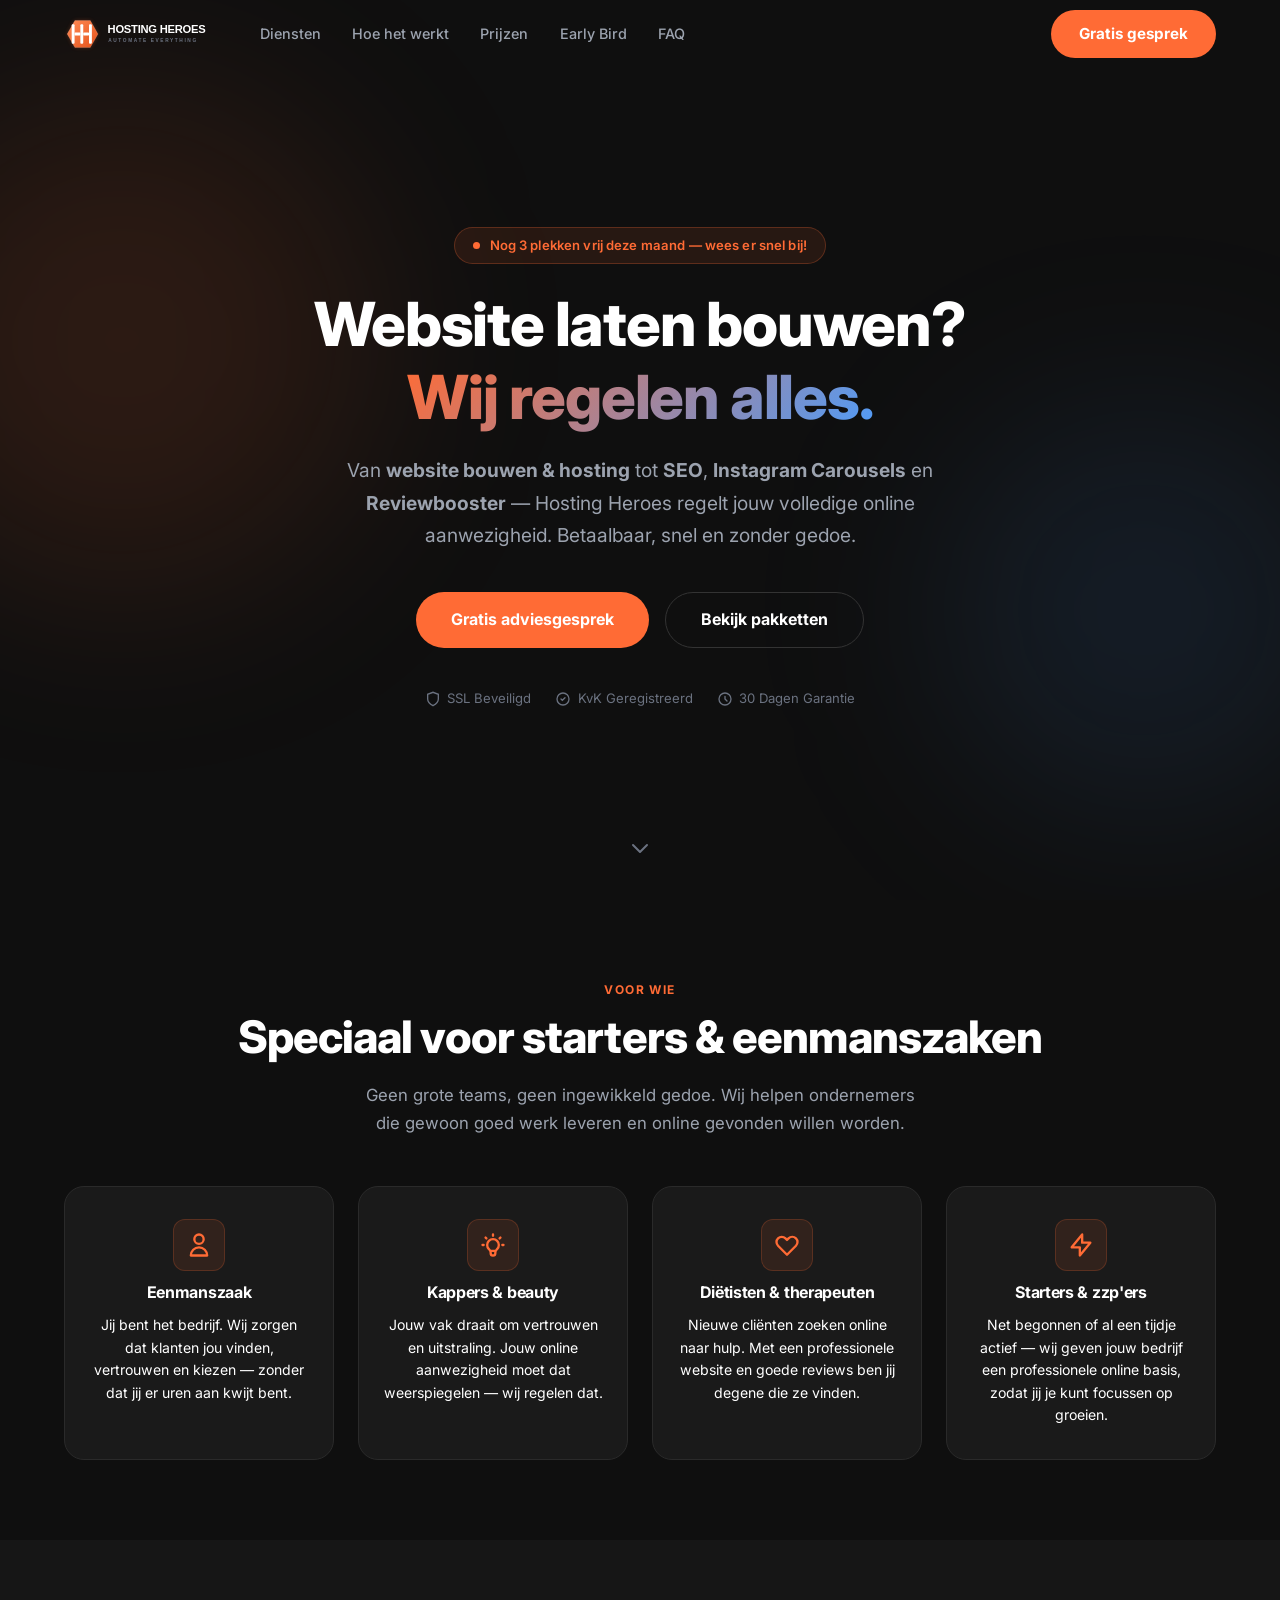
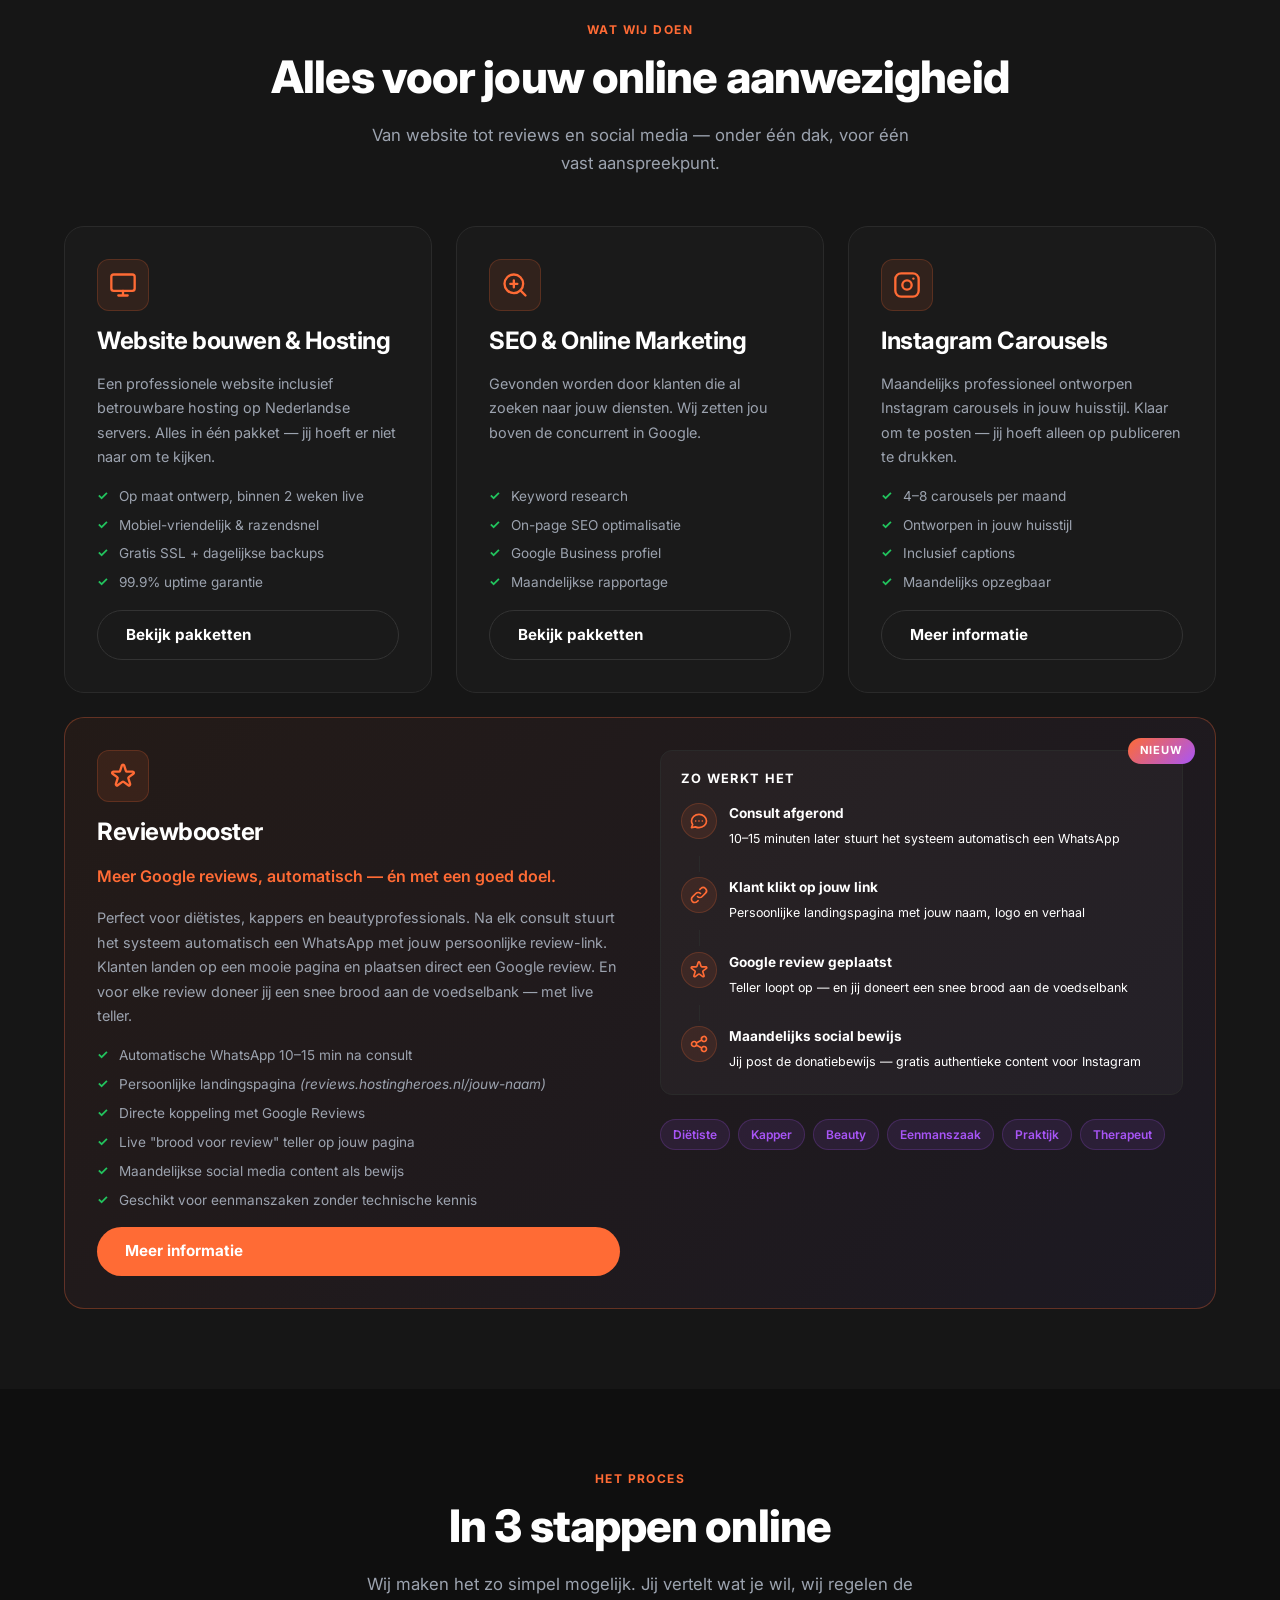
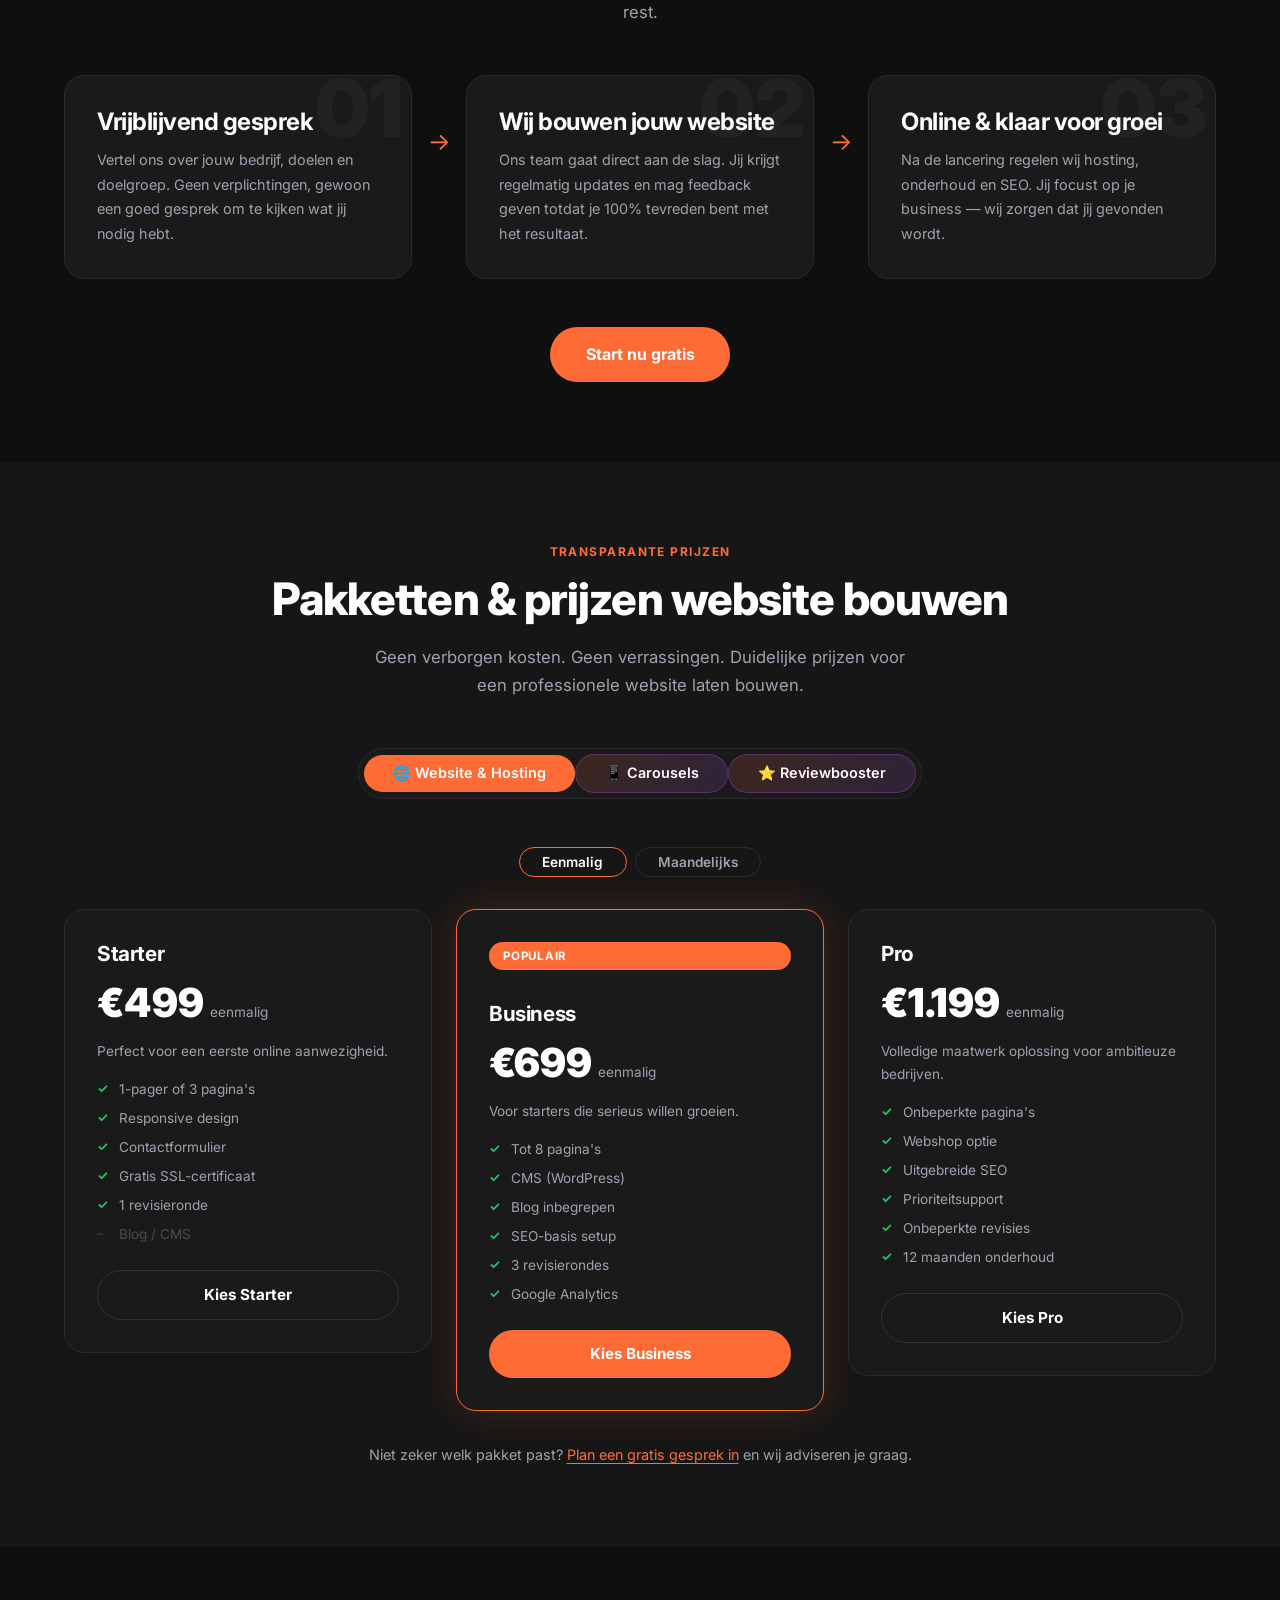
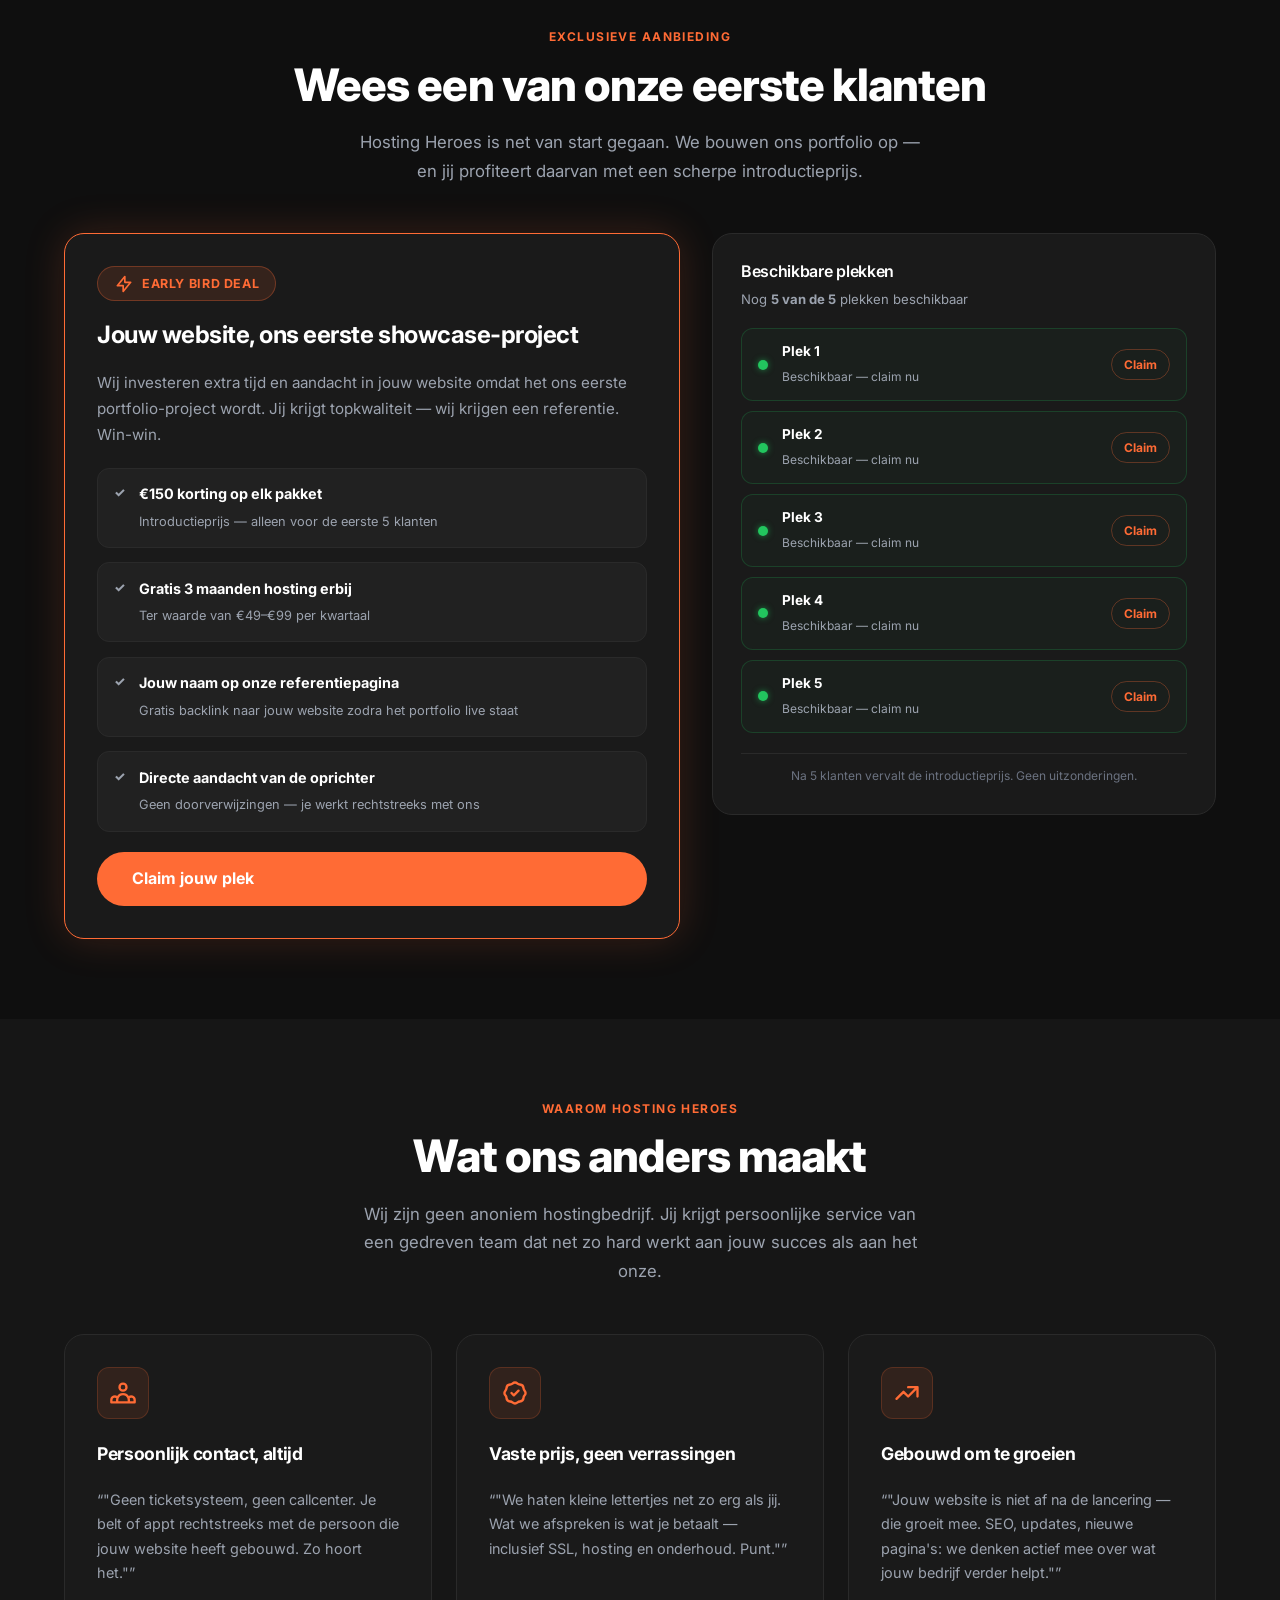
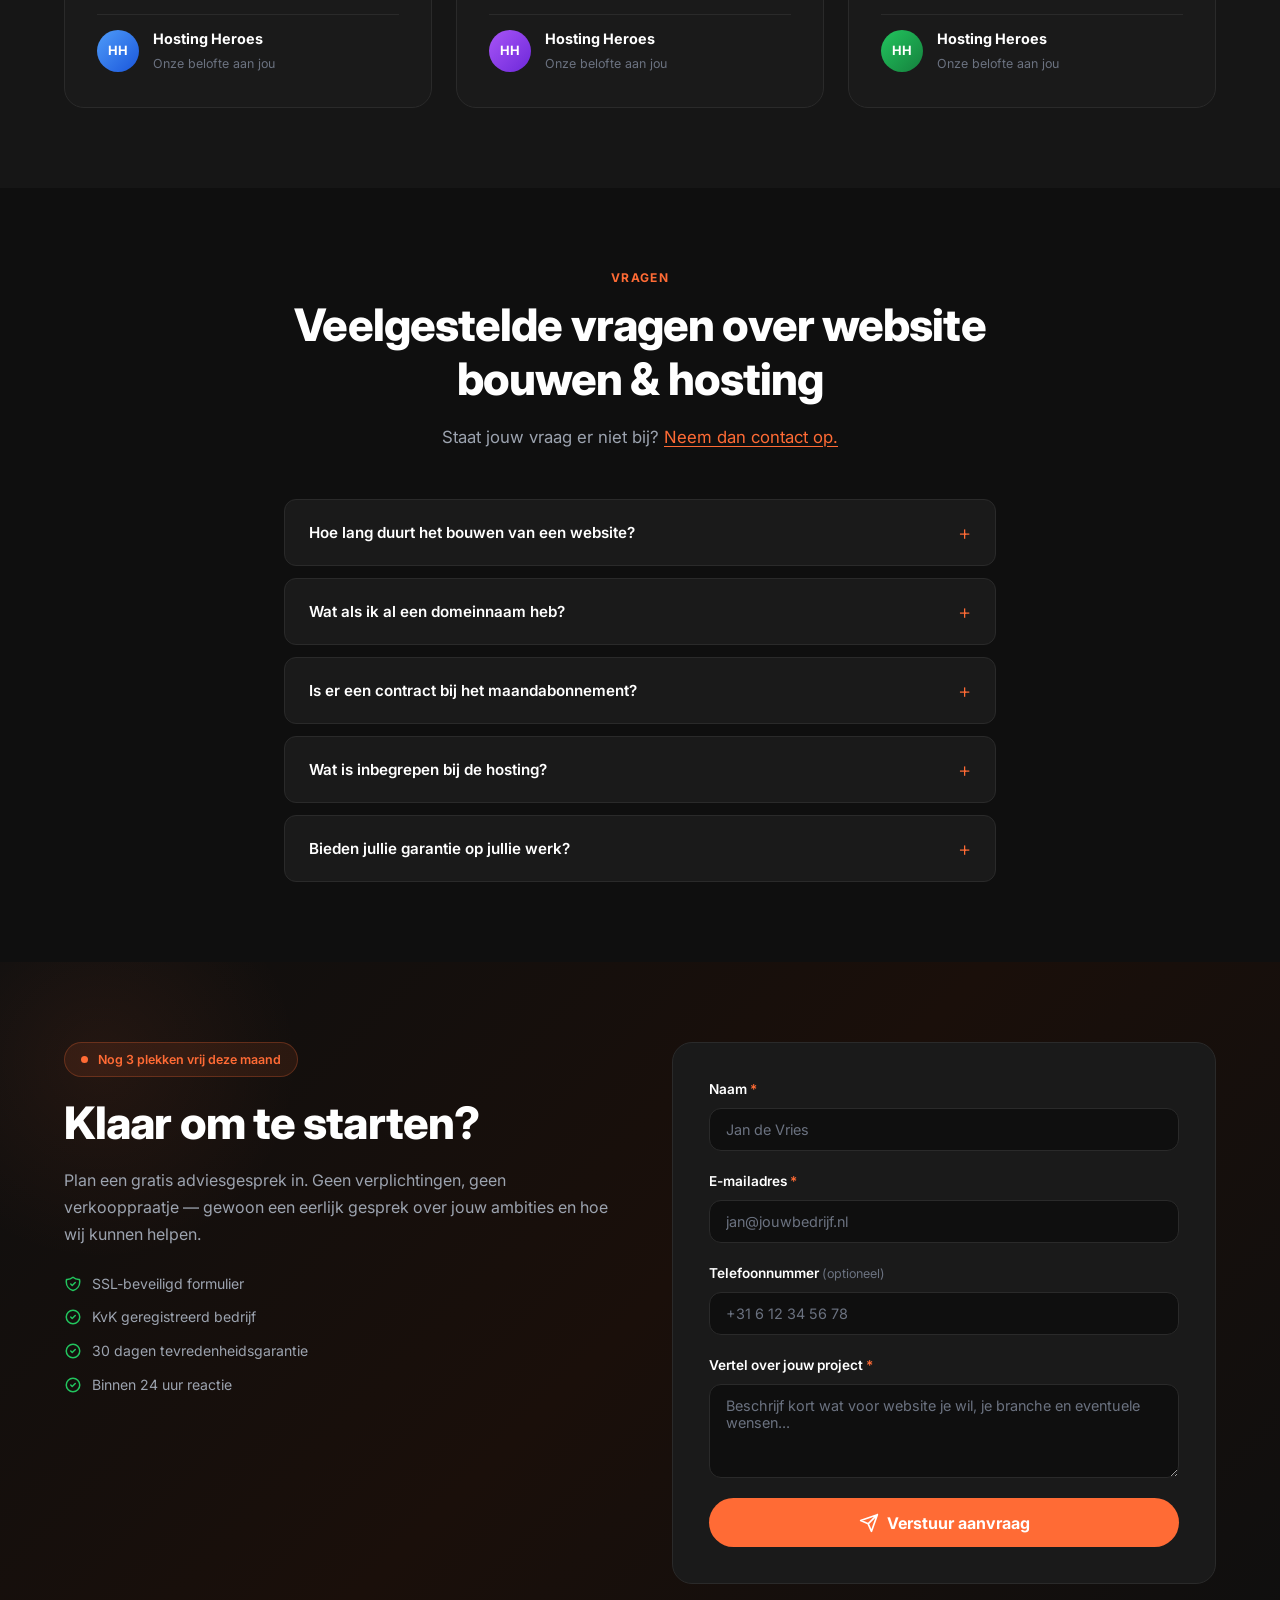
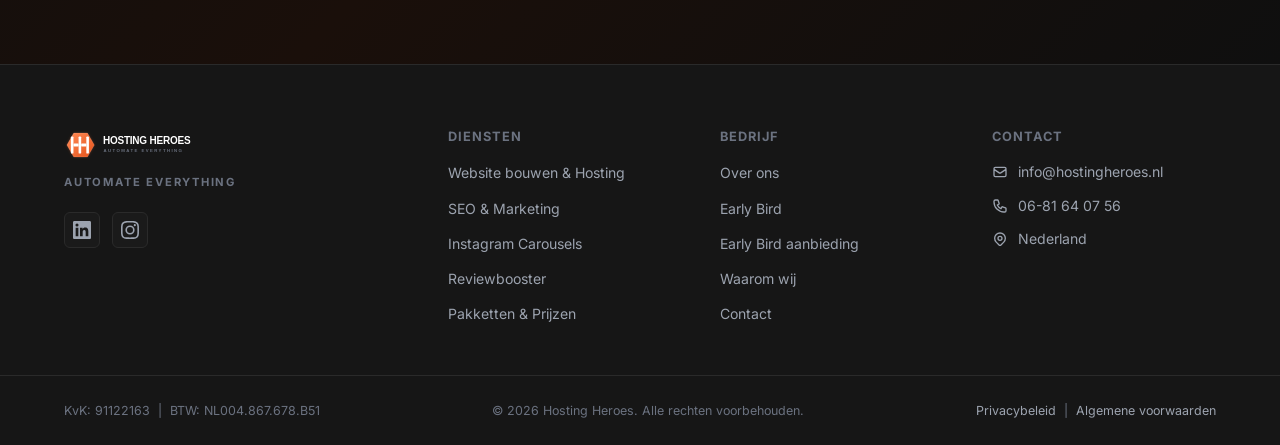
==== commit 10934f77: "Update hero subtitle to reflect all current services Co-Authored-By: Claude Sonnet 4.6 <noreply@anth" ====
--- a/index.html
+++ b/index.html
@@ -191,7 +191,7 @@
         <span class="gradient-text">Wij regelen alles.</span>
       </h1>
       <p class="hero__subtitle">
-        Van professionele <strong>website laten bouwen</strong> tot <strong>webhosting</strong> en <strong>SEO-optimalisatie</strong> — Hosting Heroes maakt jouw online aanwezigheid compleet. Betaalbaar, snel en zonder gedoe.
+        Van <strong>website bouwen & hosting</strong> tot <strong>SEO</strong>, <strong>Instagram Carousels</strong> en <strong>Reviewbooster</strong> — Hosting Heroes regelt jouw volledige online aanwezigheid. Betaalbaar, snel en zonder gedoe.
       </p>
       <div class="hero__ctas">
         <a href="#contact" class="btn-primary btn-lg">Gratis adviesgesprek</a>
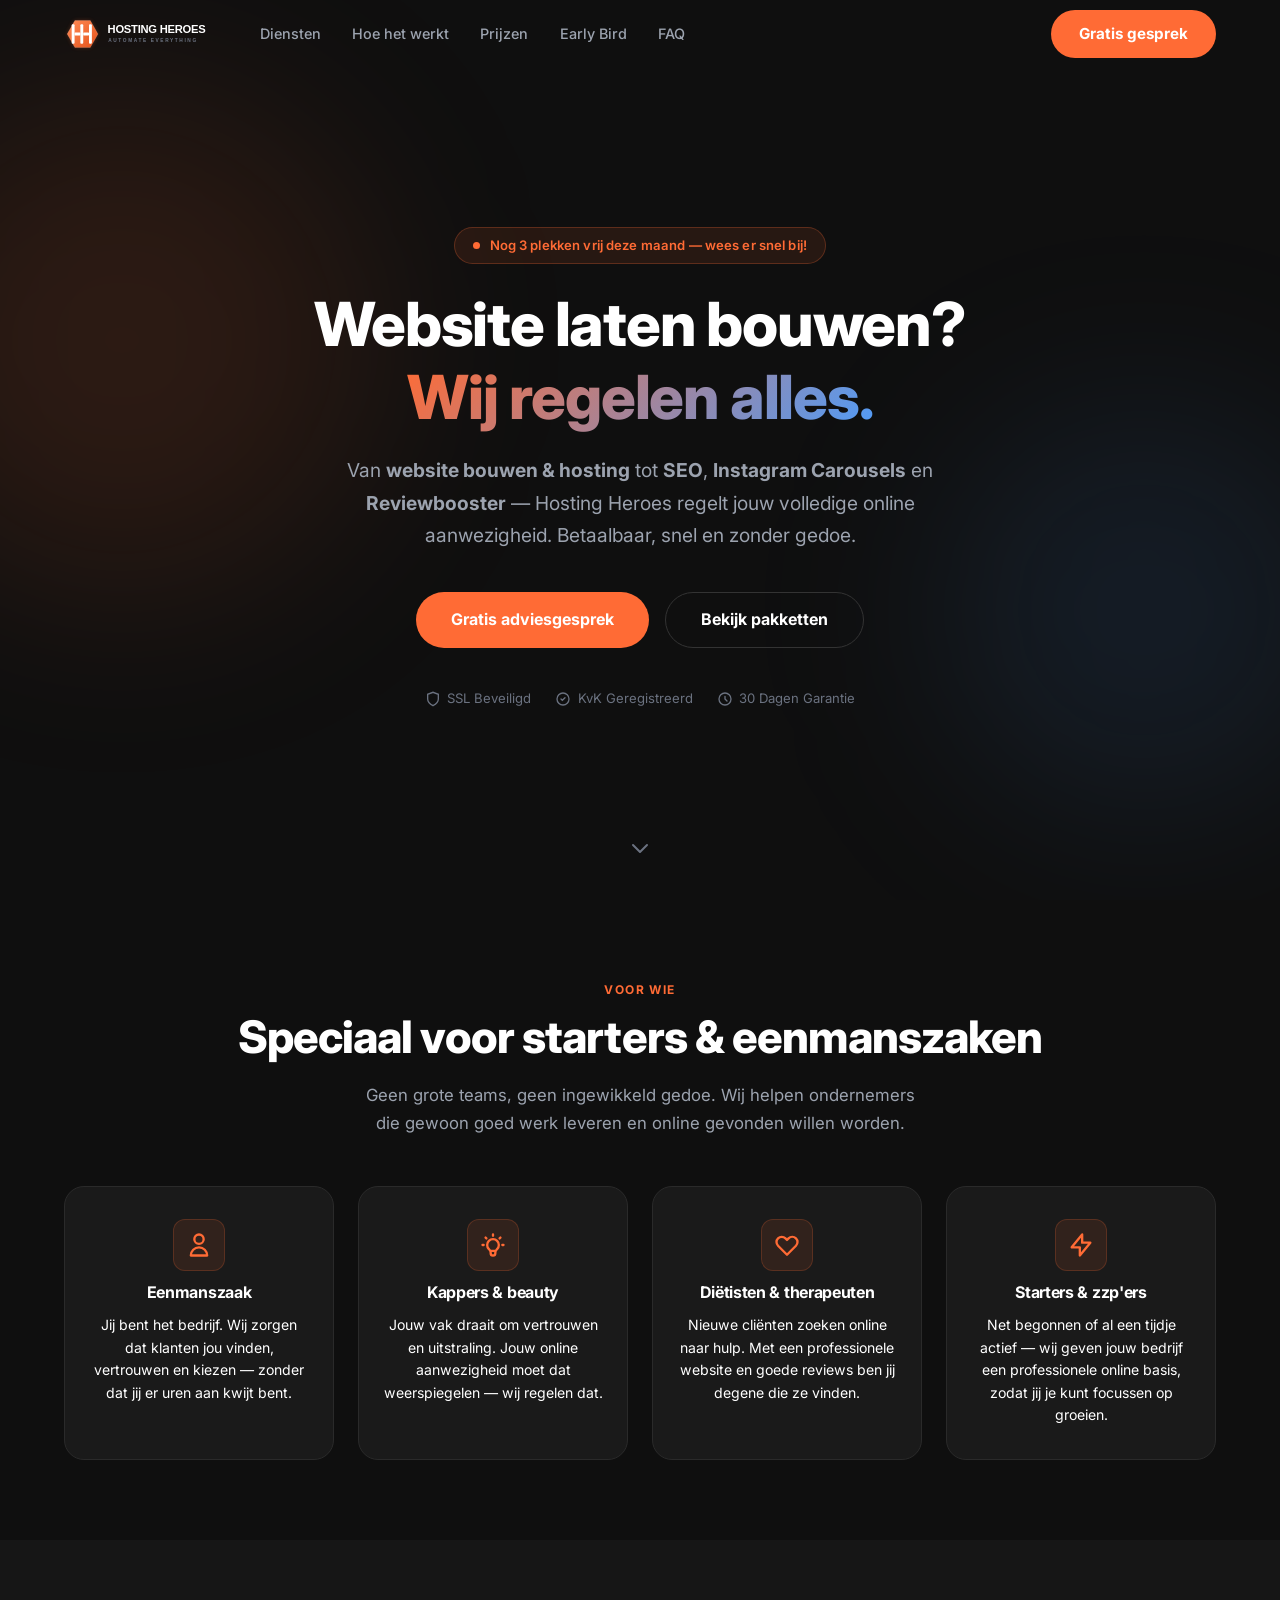
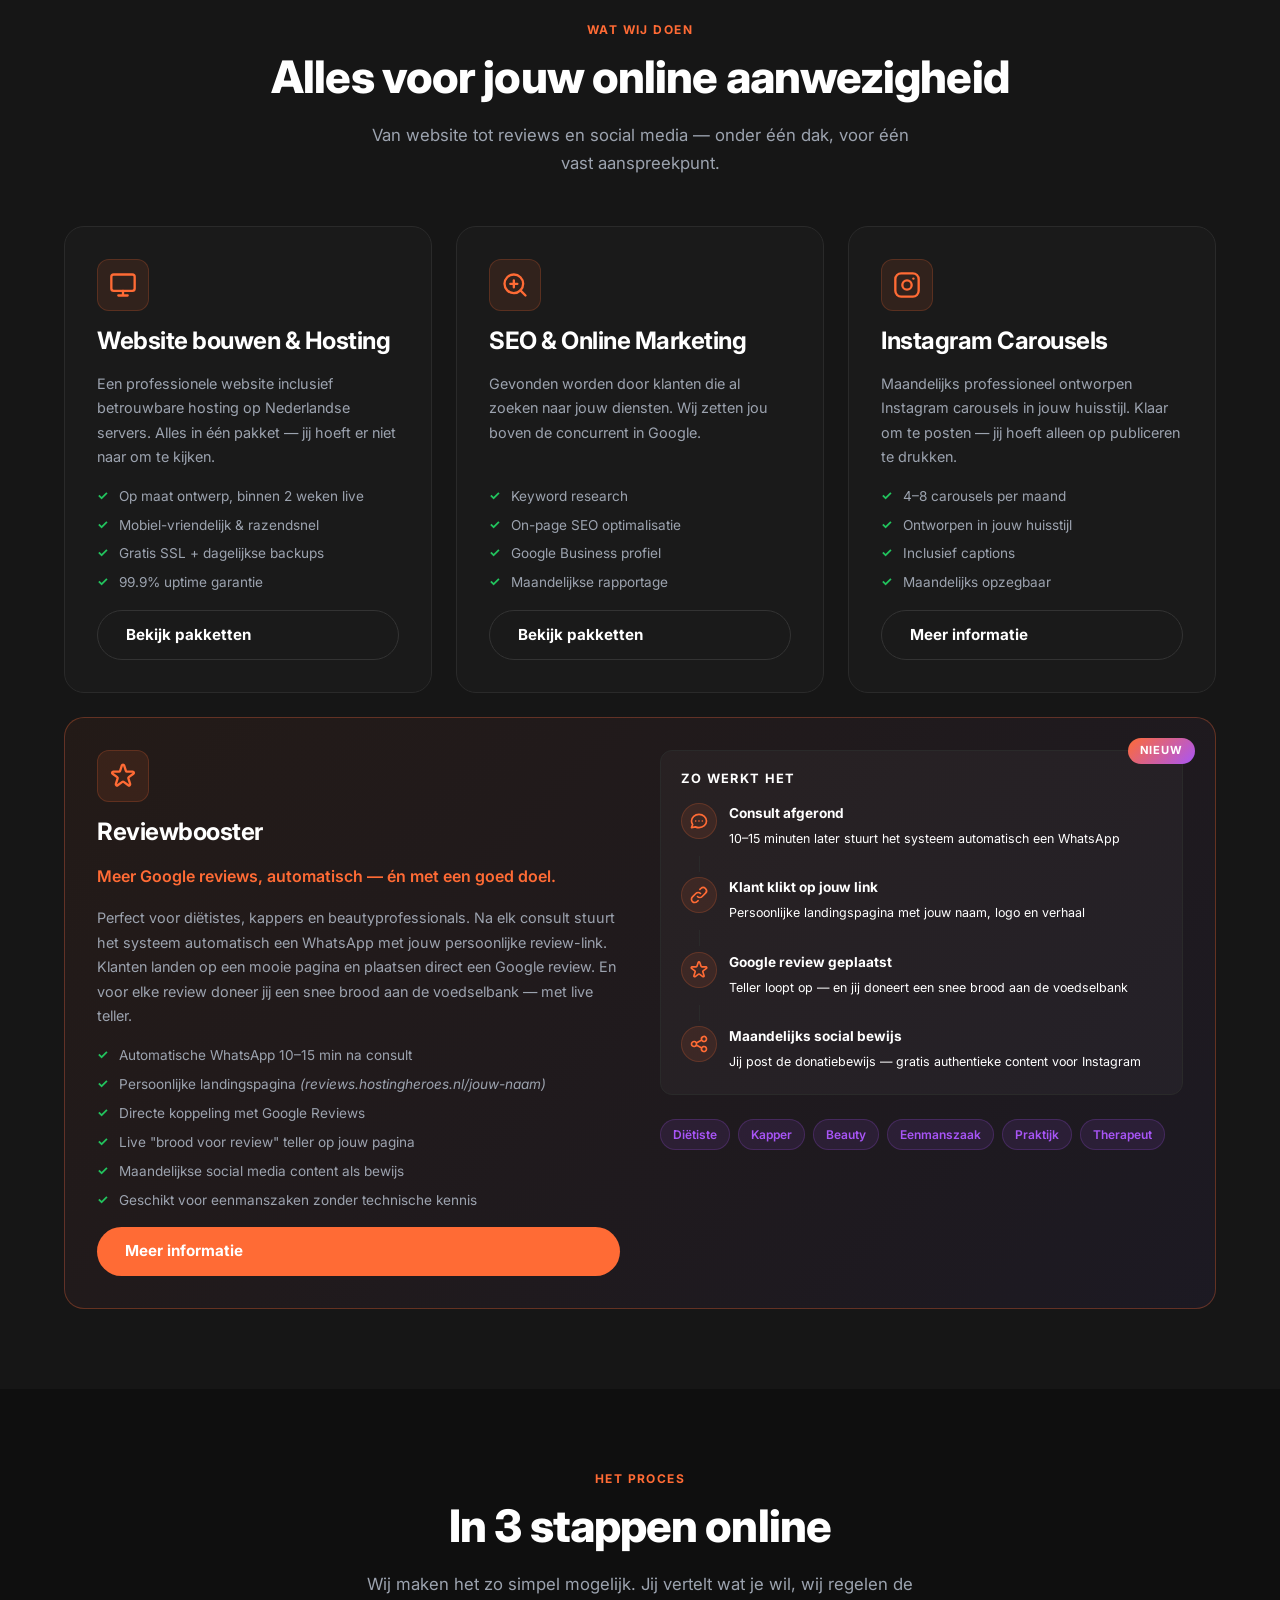
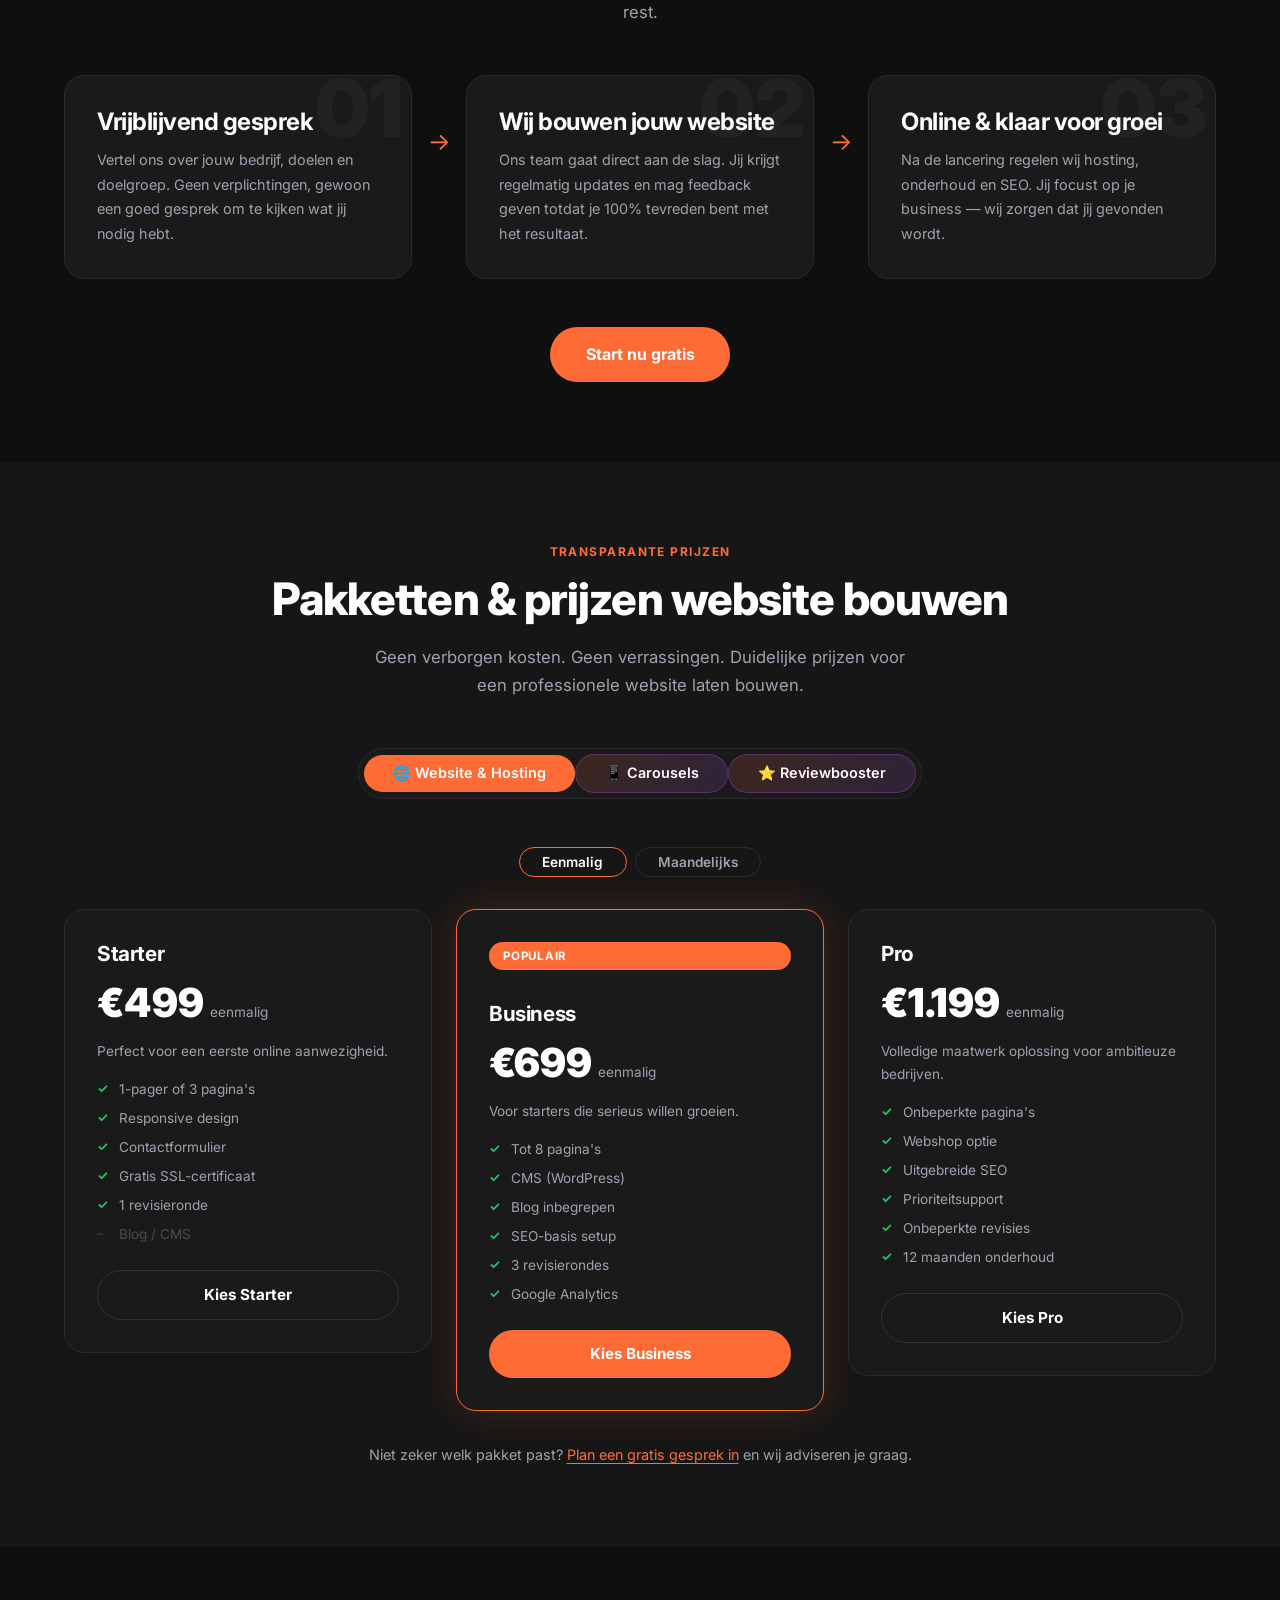
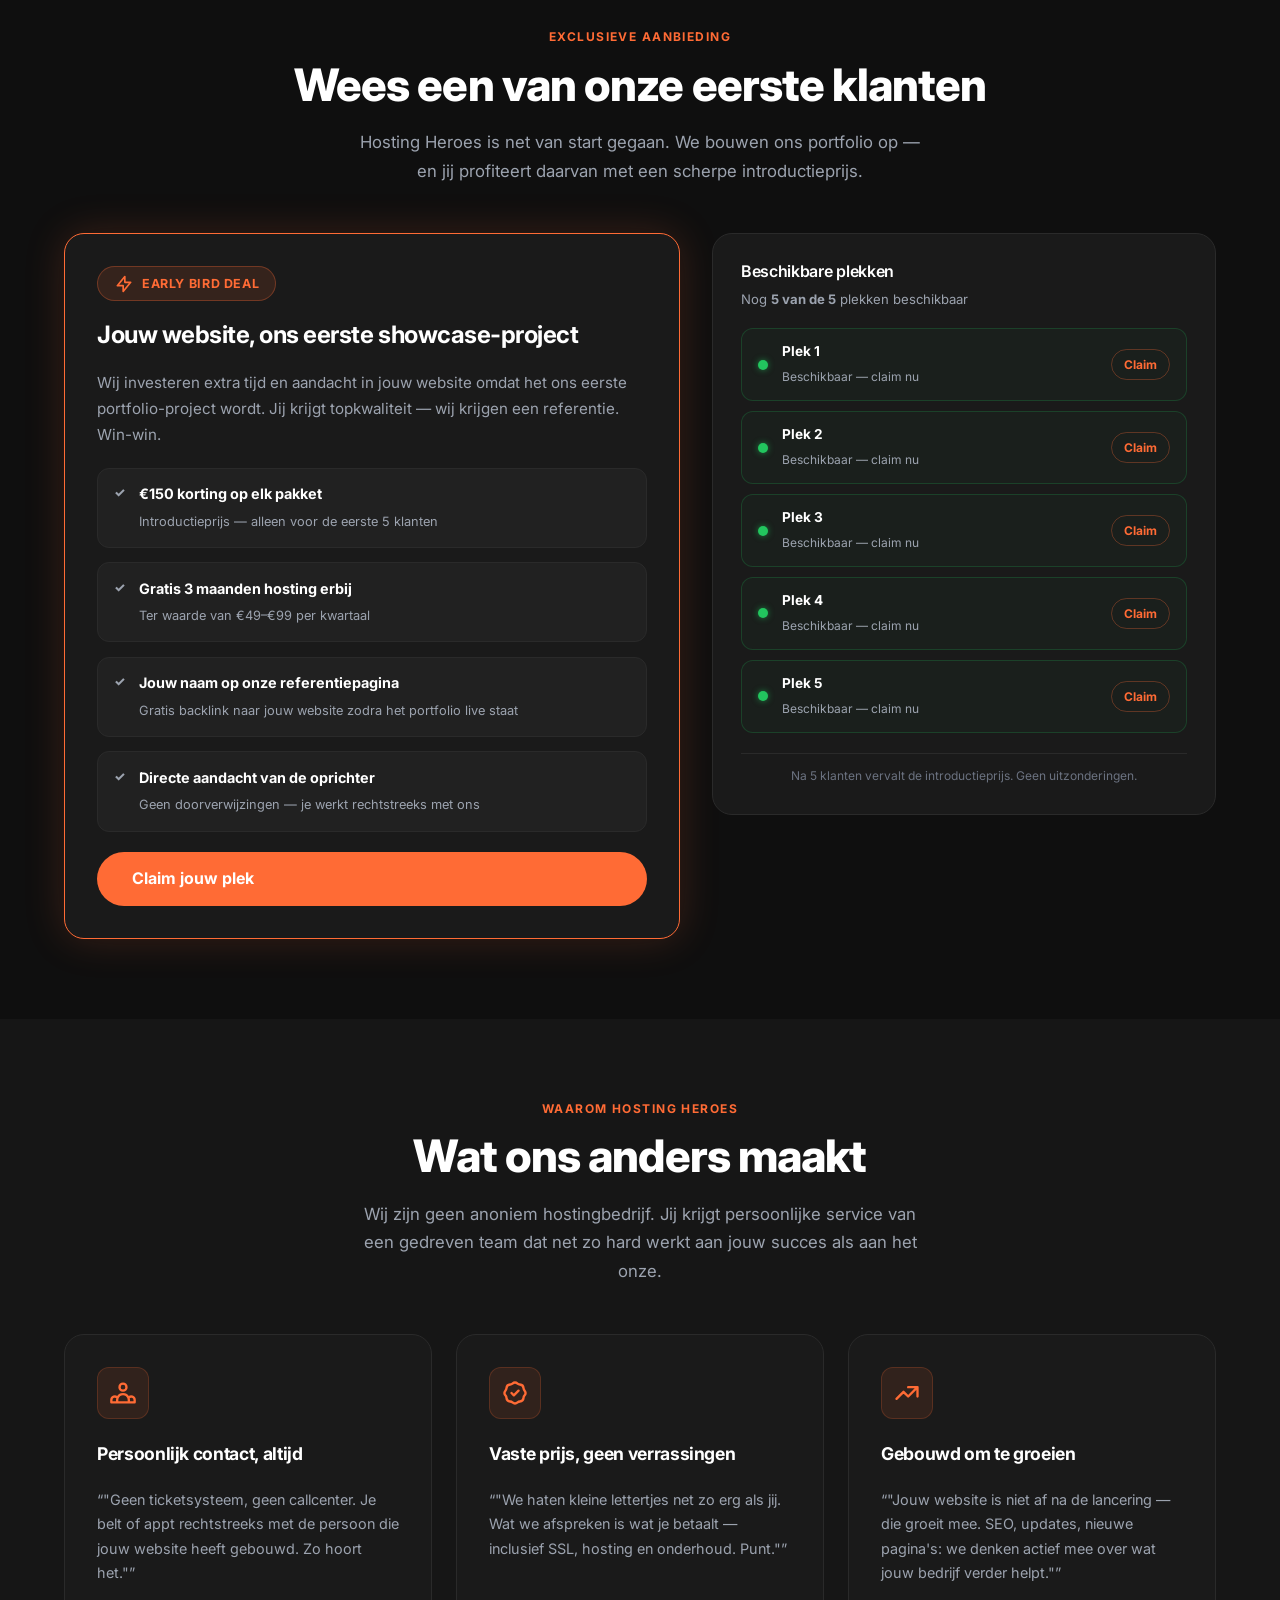
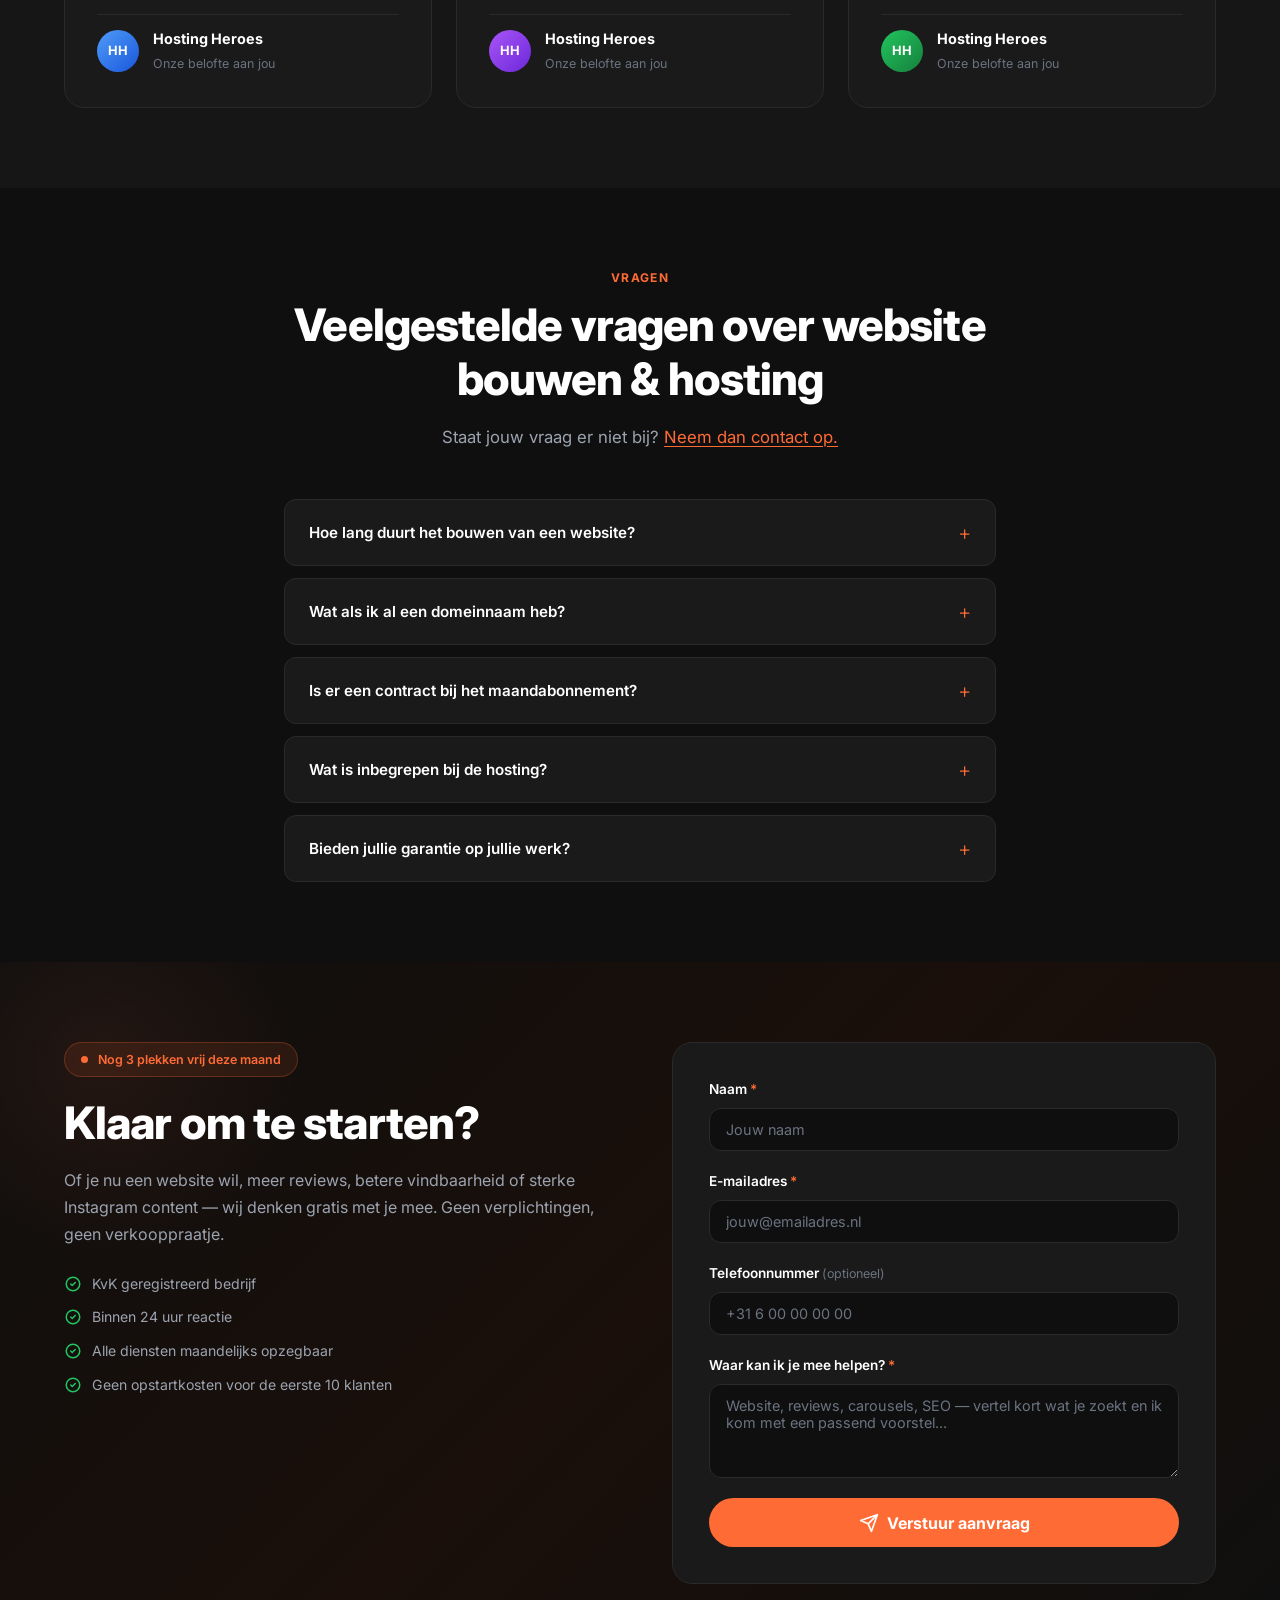
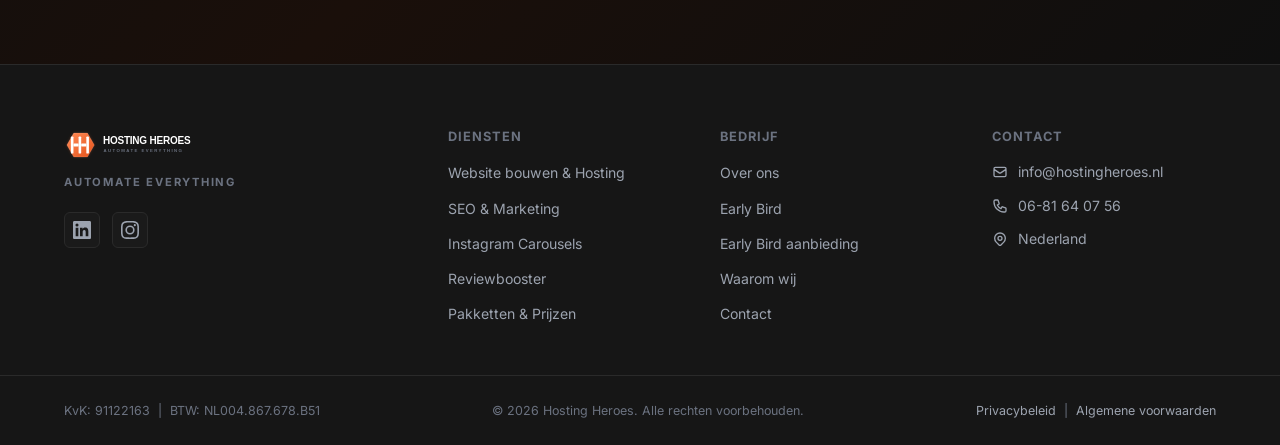
==== commit 61e5845d: "Update contact section: generic placeholders, relevant trust items, all services mentioned Co-Author" ====
--- a/index.html
+++ b/index.html
@@ -912,23 +912,23 @@
             Nog 3 plekken vrij deze maand
           </span>
           <h2>Klaar om te starten?</h2>
-          <p>Plan een gratis adviesgesprek in. Geen verplichtingen, geen verkooppraatje — gewoon een eerlijk gesprek over jouw ambities en hoe wij kunnen helpen.</p>
+          <p>Of je nu een website wil, meer reviews, betere vindbaarheid of sterke Instagram content — wij denken gratis met je mee. Geen verplichtingen, geen verkooppraatje.</p>
           <ul class="trust-list">
-            <li>
-              <svg width="18" height="18" fill="none" viewBox="0 0 24 24"><path stroke="var(--color-success)" stroke-width="2" stroke-linecap="round" stroke-linejoin="round" d="M9 12l2 2 4-4m5.618-4.016A11.955 11.955 0 0112 2.944a11.955 11.955 0 01-8.618 3.04A12.02 12.02 0 003 9c0 5.591 3.824 10.29 9 11.622 5.176-1.332 9-6.03 9-11.622 0-1.042-.133-2.052-.382-3.016z"/></svg>
-              SSL-beveiligd formulier
-            </li>
             <li>
               <svg width="18" height="18" fill="none" viewBox="0 0 24 24"><path stroke="var(--color-success)" stroke-width="2" stroke-linecap="round" stroke-linejoin="round" d="M9 12l2 2 4-4m6 2a9 9 0 11-18 0 9 9 0 0118 0z"/></svg>
               KvK geregistreerd bedrijf
             </li>
             <li>
               <svg width="18" height="18" fill="none" viewBox="0 0 24 24"><path stroke="var(--color-success)" stroke-width="2" stroke-linecap="round" stroke-linejoin="round" d="M9 12l2 2 4-4m6 2a9 9 0 11-18 0 9 9 0 0118 0z"/></svg>
-              30 dagen tevredenheidsgarantie
+              Binnen 24 uur reactie
             </li>
             <li>
               <svg width="18" height="18" fill="none" viewBox="0 0 24 24"><path stroke="var(--color-success)" stroke-width="2" stroke-linecap="round" stroke-linejoin="round" d="M9 12l2 2 4-4m6 2a9 9 0 11-18 0 9 9 0 0118 0z"/></svg>
-              Binnen 24 uur reactie
+              Alle diensten maandelijks opzegbaar
+            </li>
+            <li>
+              <svg width="18" height="18" fill="none" viewBox="0 0 24 24"><path stroke="var(--color-success)" stroke-width="2" stroke-linecap="round" stroke-linejoin="round" d="M9 12l2 2 4-4m6 2a9 9 0 11-18 0 9 9 0 0118 0z"/></svg>
+              Geen opstartkosten voor de eerste 10 klanten
             </li>
           </ul>
         </div>
@@ -936,19 +936,19 @@
           <form id="contact-form" novalidate>
             <div class="form-group">
               <label for="naam">Naam <span class="required">*</span></label>
-              <input type="text" id="naam" name="naam" required placeholder="Jan de Vries" autocomplete="name">
+              <input type="text" id="naam" name="naam" required placeholder="Jouw naam" autocomplete="name">
             </div>
             <div class="form-group">
               <label for="email">E-mailadres <span class="required">*</span></label>
-              <input type="email" id="email" name="email" required placeholder="jan@jouwbedrijf.nl" autocomplete="email">
+              <input type="email" id="email" name="email" required placeholder="jouw@emailadres.nl" autocomplete="email">
             </div>
             <div class="form-group">
               <label for="telefoon">Telefoonnummer <span class="optional">(optioneel)</span></label>
-              <input type="tel" id="telefoon" name="telefoon" placeholder="+31 6 12 34 56 78" autocomplete="tel">
+              <input type="tel" id="telefoon" name="telefoon" placeholder="+31 6 00 00 00 00" autocomplete="tel">
             </div>
             <div class="form-group">
-              <label for="bericht">Vertel over jouw project <span class="required">*</span></label>
-              <textarea id="bericht" name="bericht" rows="4" required placeholder="Beschrijf kort wat voor website je wil, je branche en eventuele wensen..."></textarea>
+              <label for="bericht">Waar kan ik je mee helpen? <span class="required">*</span></label>
+              <textarea id="bericht" name="bericht" rows="4" required placeholder="Website, reviews, carousels, SEO — vertel kort wat je zoekt en ik kom met een passend voorstel..."></textarea>
             </div>
             <button type="submit" class="btn-primary btn-lg btn-full">
               <svg width="20" height="20" fill="none" viewBox="0 0 24 24"><path stroke="currentColor" stroke-width="2" stroke-linecap="round" stroke-linejoin="round" d="M22 2L11 13M22 2l-7 20-4-9-9-4 20-7z"/></svg>
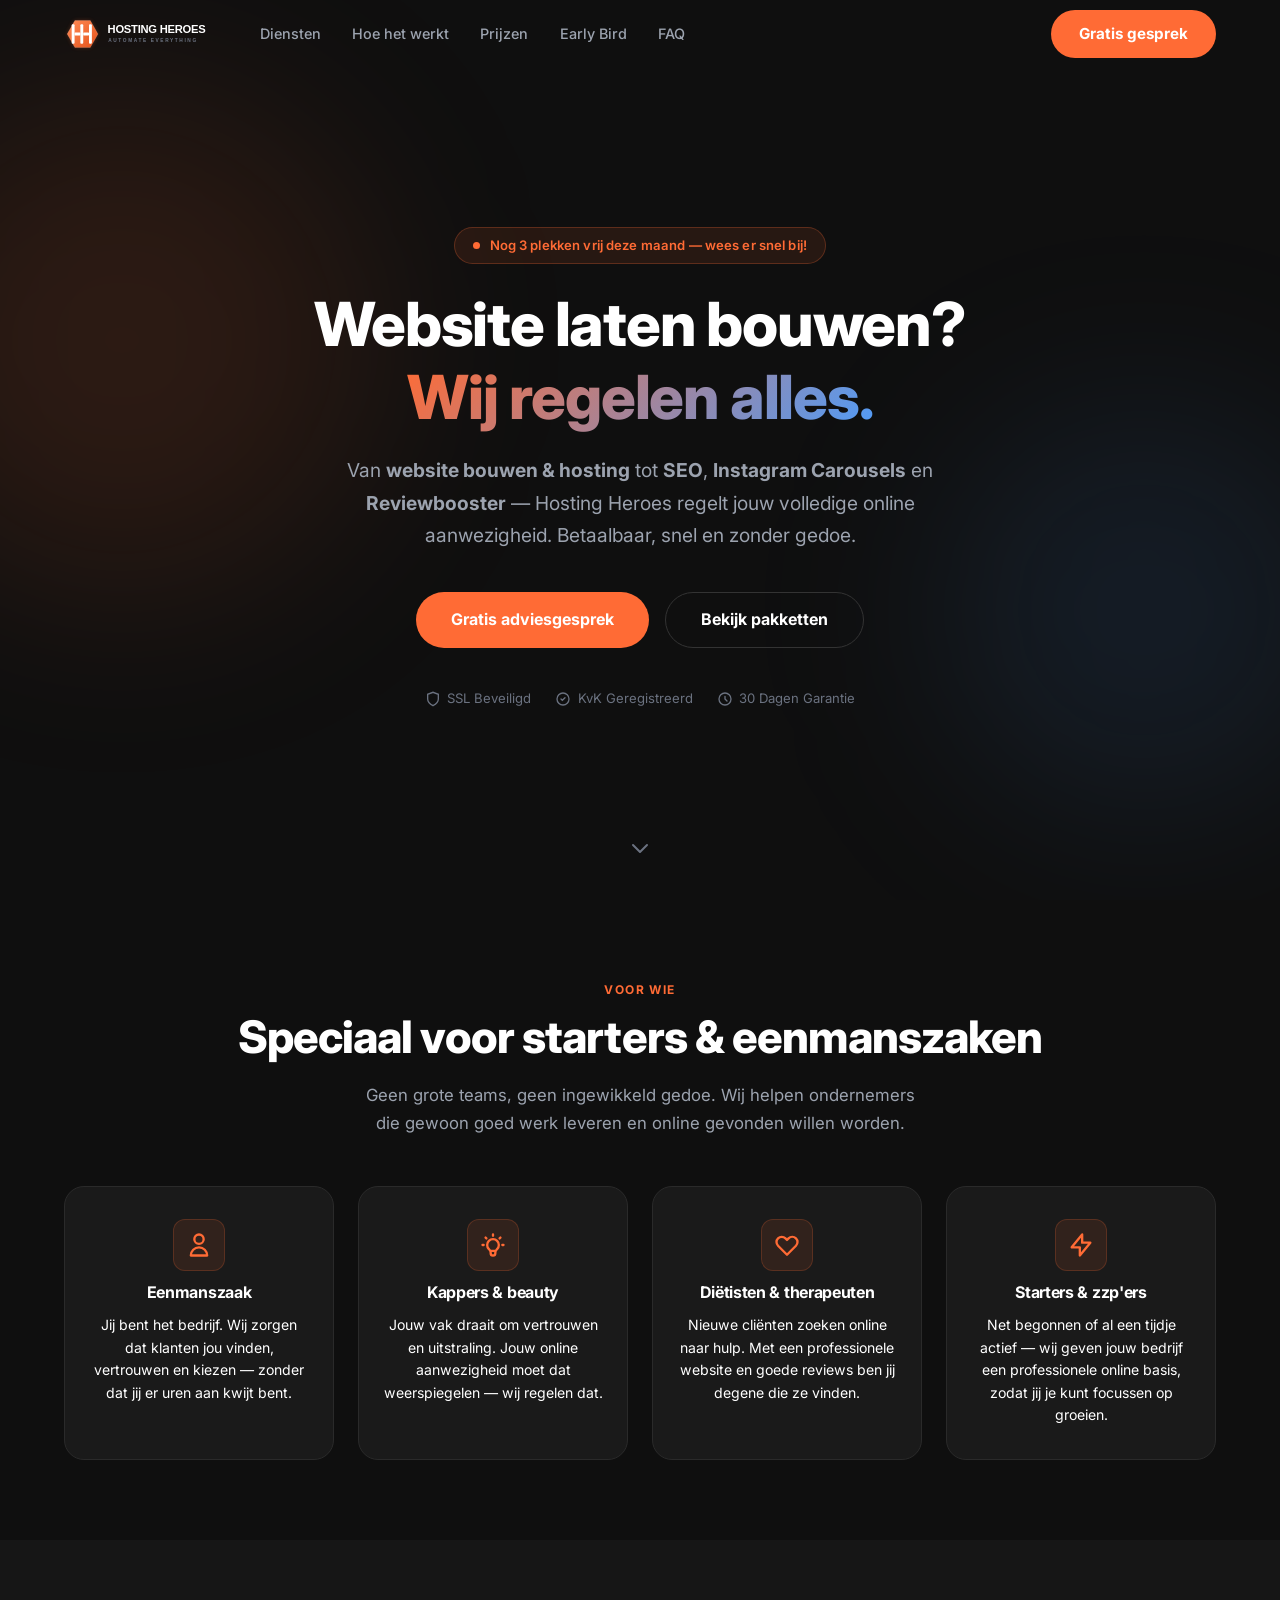
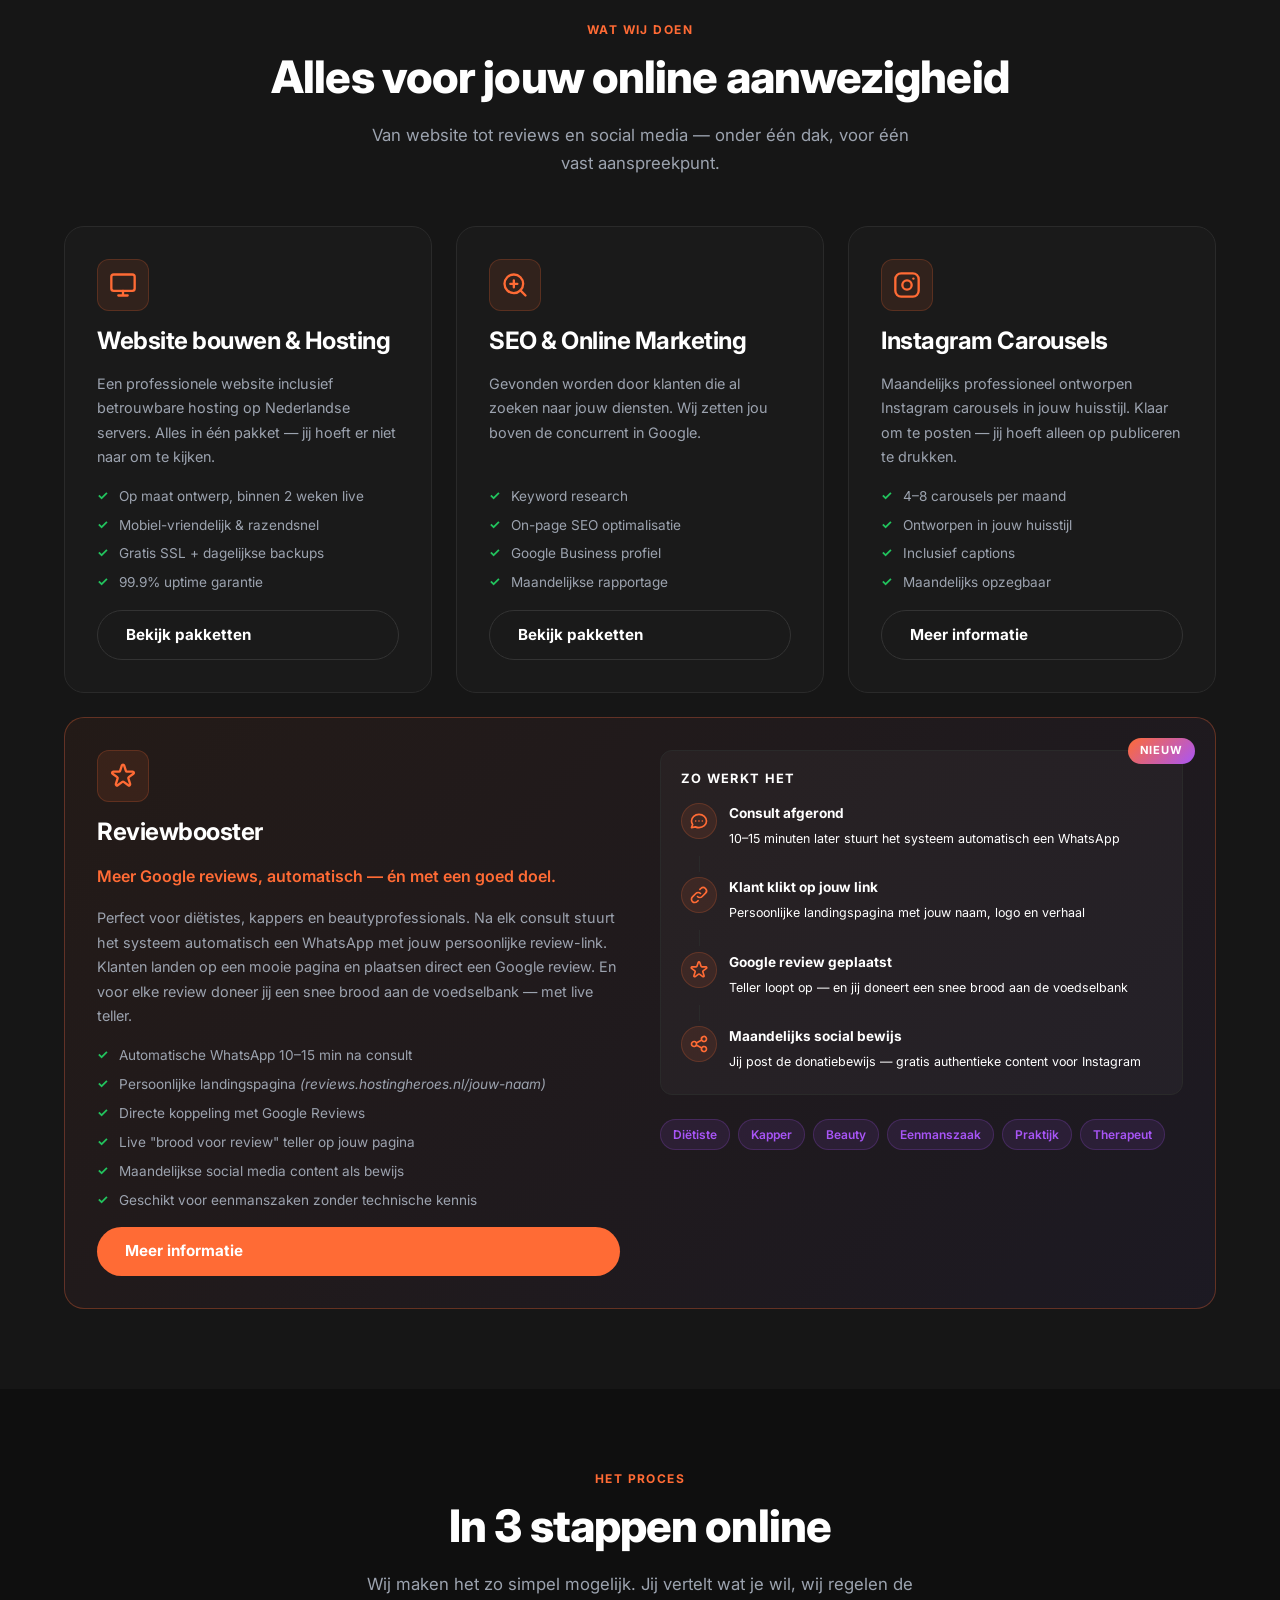
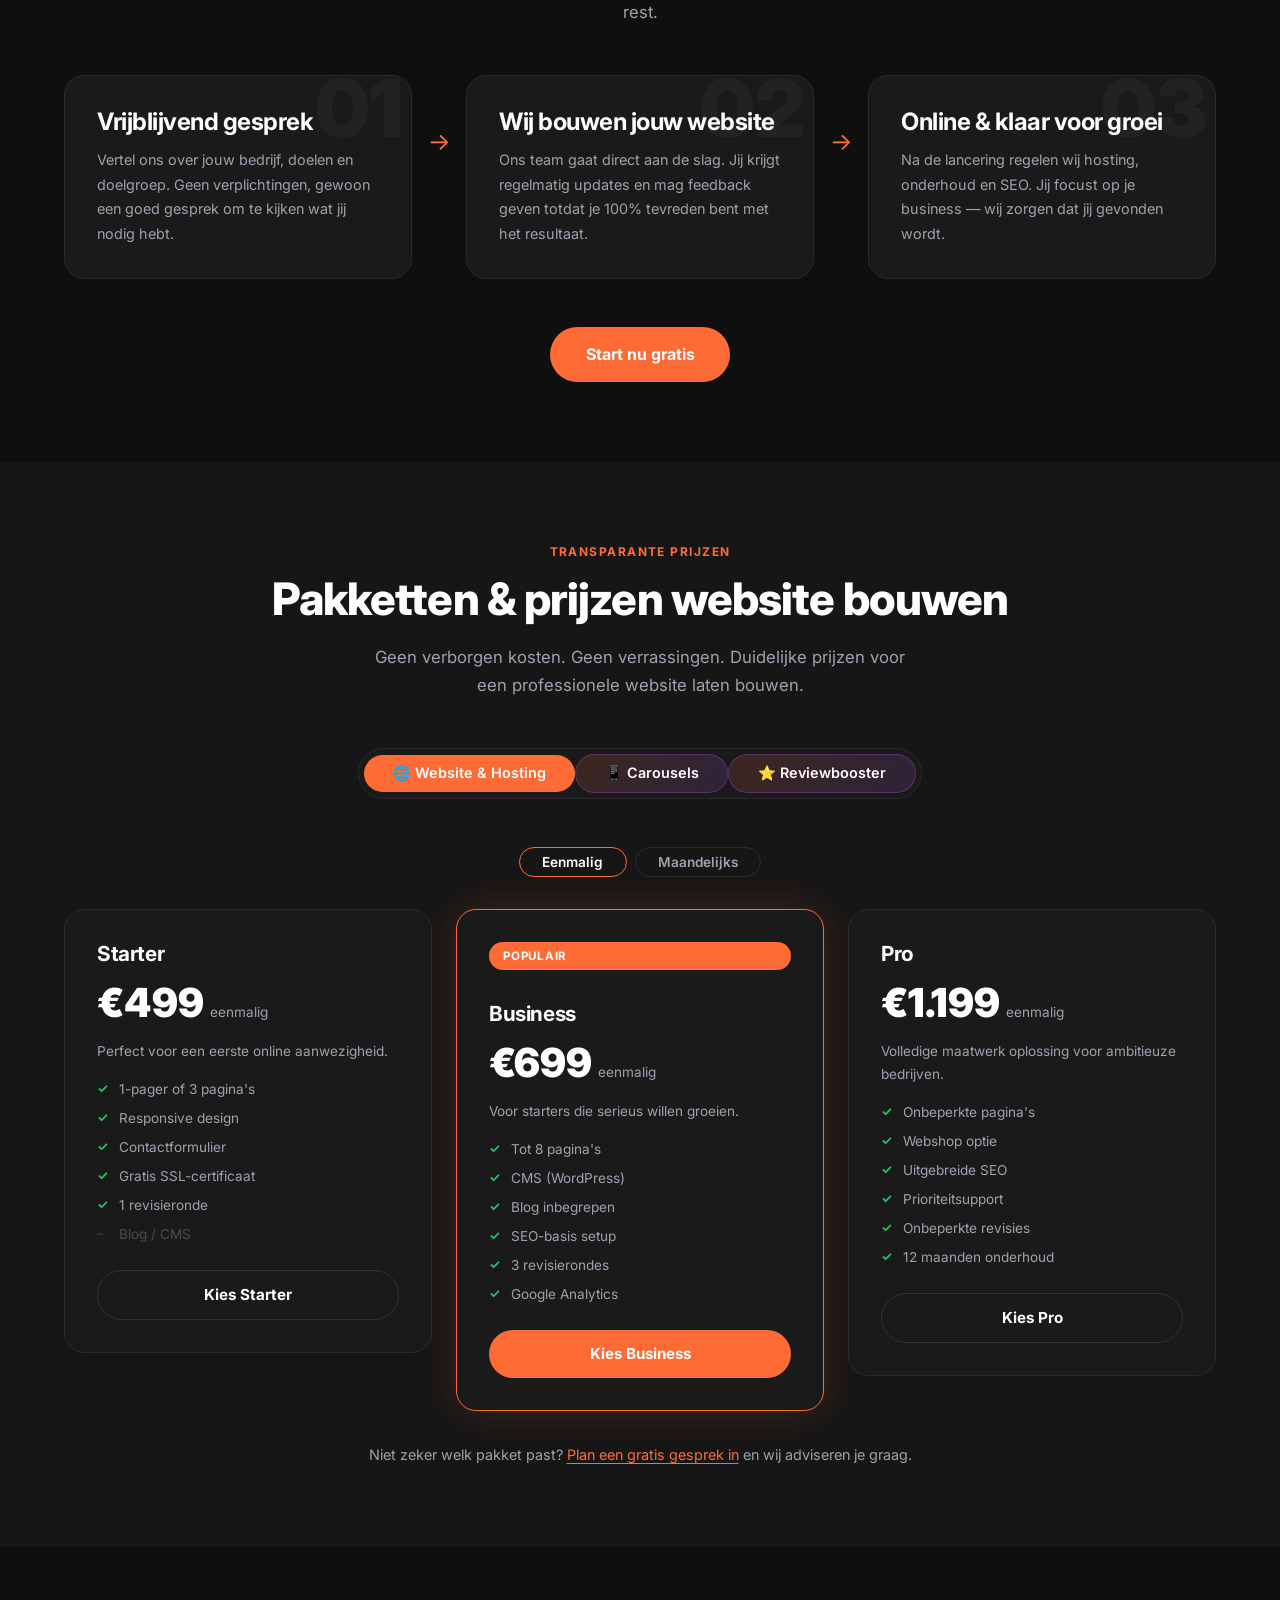
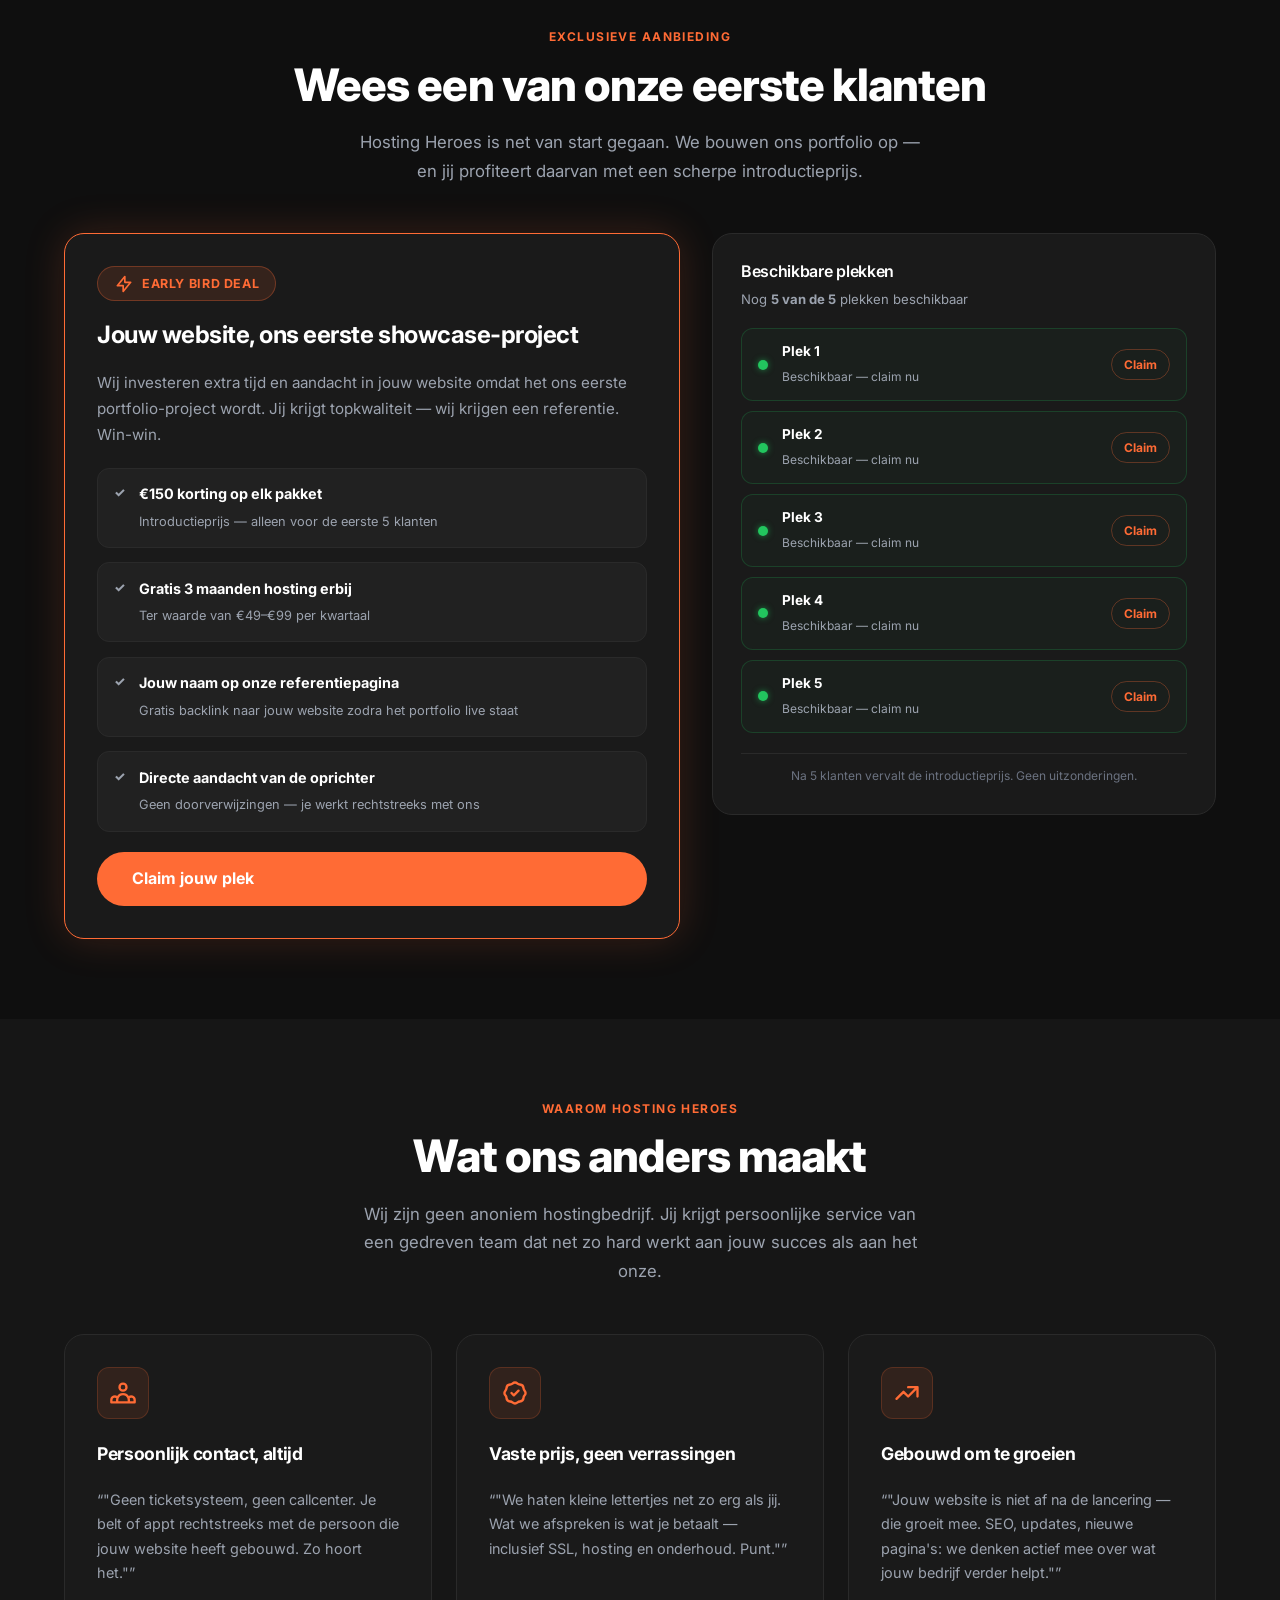
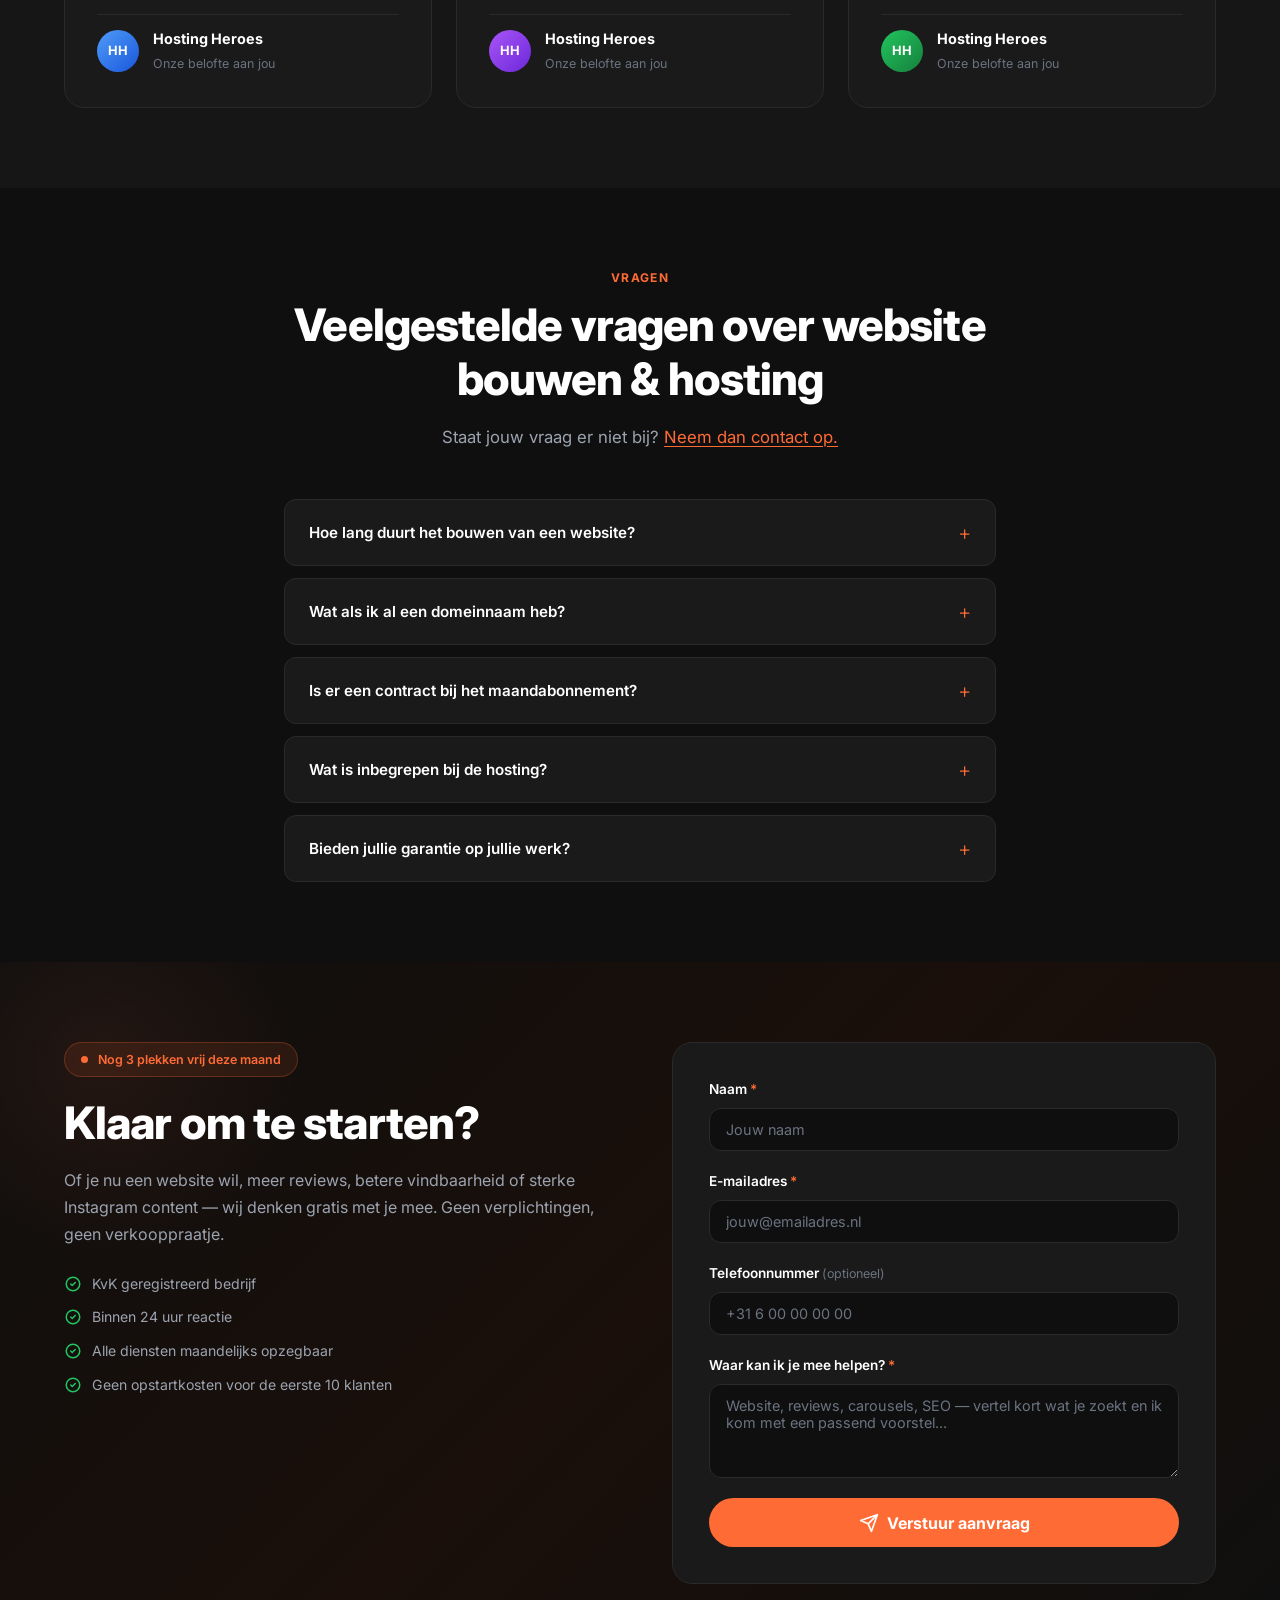
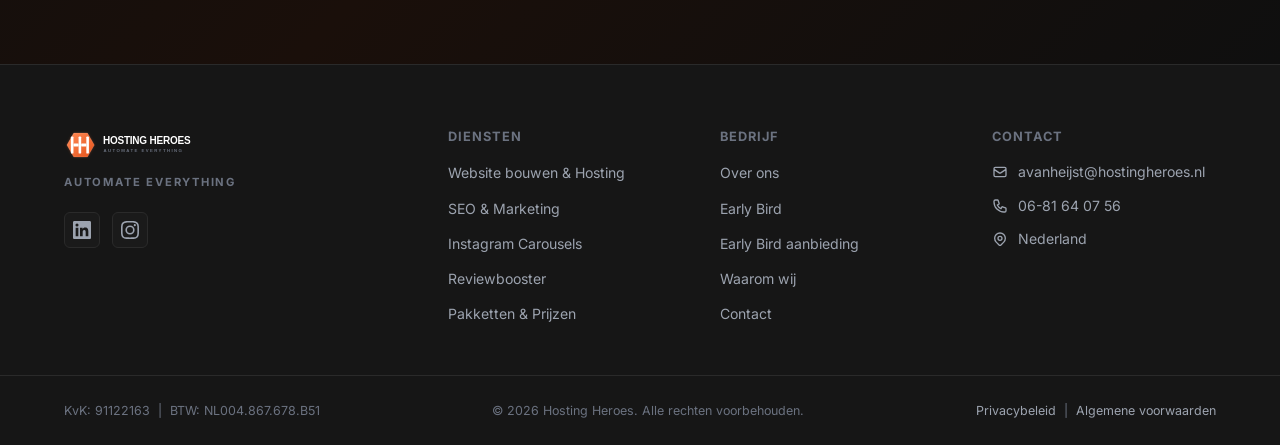
==== commit 998b4b52: "Update contact email to avanheijst@hostingheroes.nl Co-Authored-By: Claude Sonnet 4.6 <noreply@anthr" ====
--- a/index.html
+++ b/index.html
@@ -46,7 +46,7 @@
       "@type": "ContactPoint",
       "vatID": "NL004.867.678.B51",
     "telephone": "+31681640756",
-      "email": "info@hostingheroes.nl",
+      "email": "avanheijst@hostingheroes.nl",
       "contactType": "customer service",
       "availableLanguage": "Dutch"
     },
@@ -1000,7 +1000,7 @@
         <h4>Contact</h4>
         <p>
           <svg width="16" height="16" fill="none" viewBox="0 0 24 24"><path stroke="currentColor" stroke-width="2" stroke-linecap="round" stroke-linejoin="round" d="M3 8l7.89 5.26a2 2 0 002.22 0L21 8M5 19h14a2 2 0 002-2V7a2 2 0 00-2-2H5a2 2 0 00-2 2v10a2 2 0 002 2z"/></svg>
-          info@hostingheroes.nl
+          avanheijst@hostingheroes.nl
         </p>
         <p>
           <svg width="16" height="16" fill="none" viewBox="0 0 24 24"><path stroke="currentColor" stroke-width="2" stroke-linecap="round" stroke-linejoin="round" d="M3 5a2 2 0 012-2h3.28a1 1 0 01.948.684l1.498 4.493a1 1 0 01-.502 1.21l-2.257 1.13a11.042 11.042 0 005.516 5.516l1.13-2.257a1 1 0 011.21-.502l4.493 1.498a1 1 0 01.684.949V19a2 2 0 01-2 2h-1C9.716 21 3 14.284 3 6V5z"/></svg>
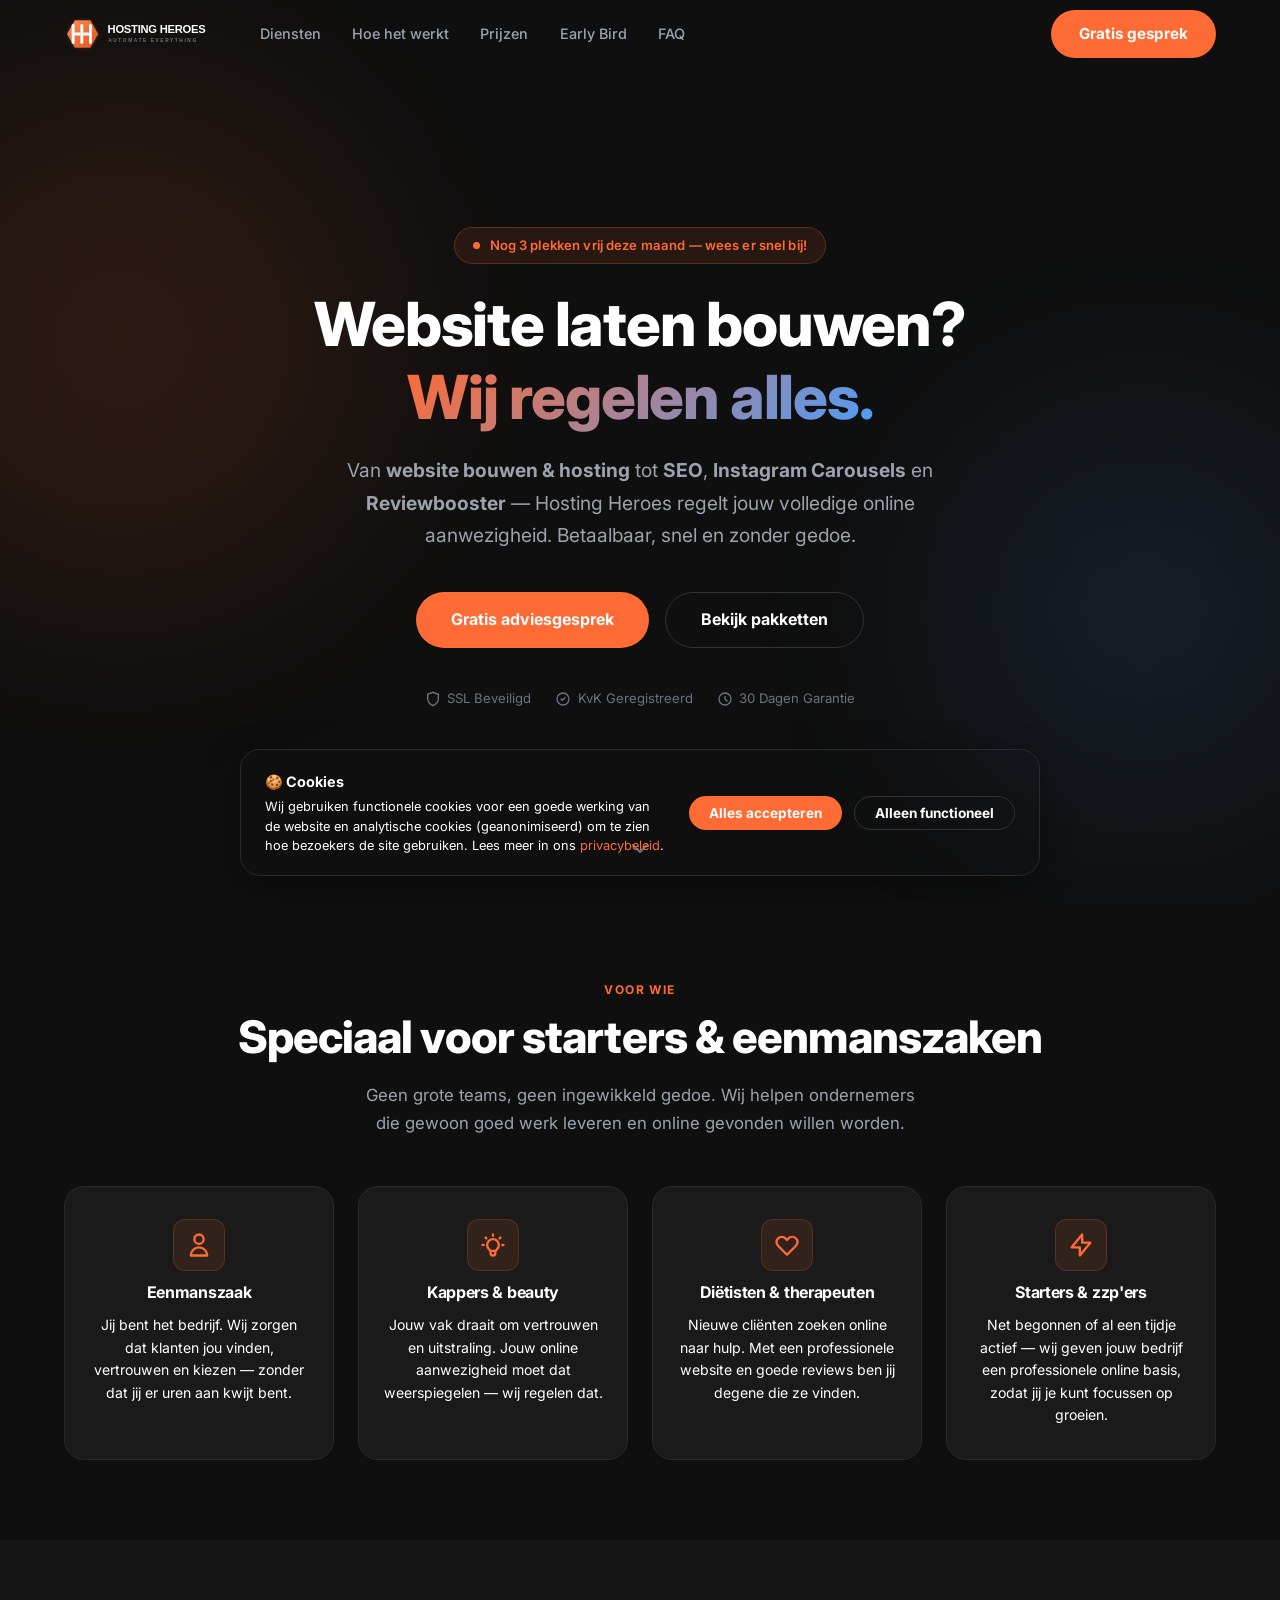
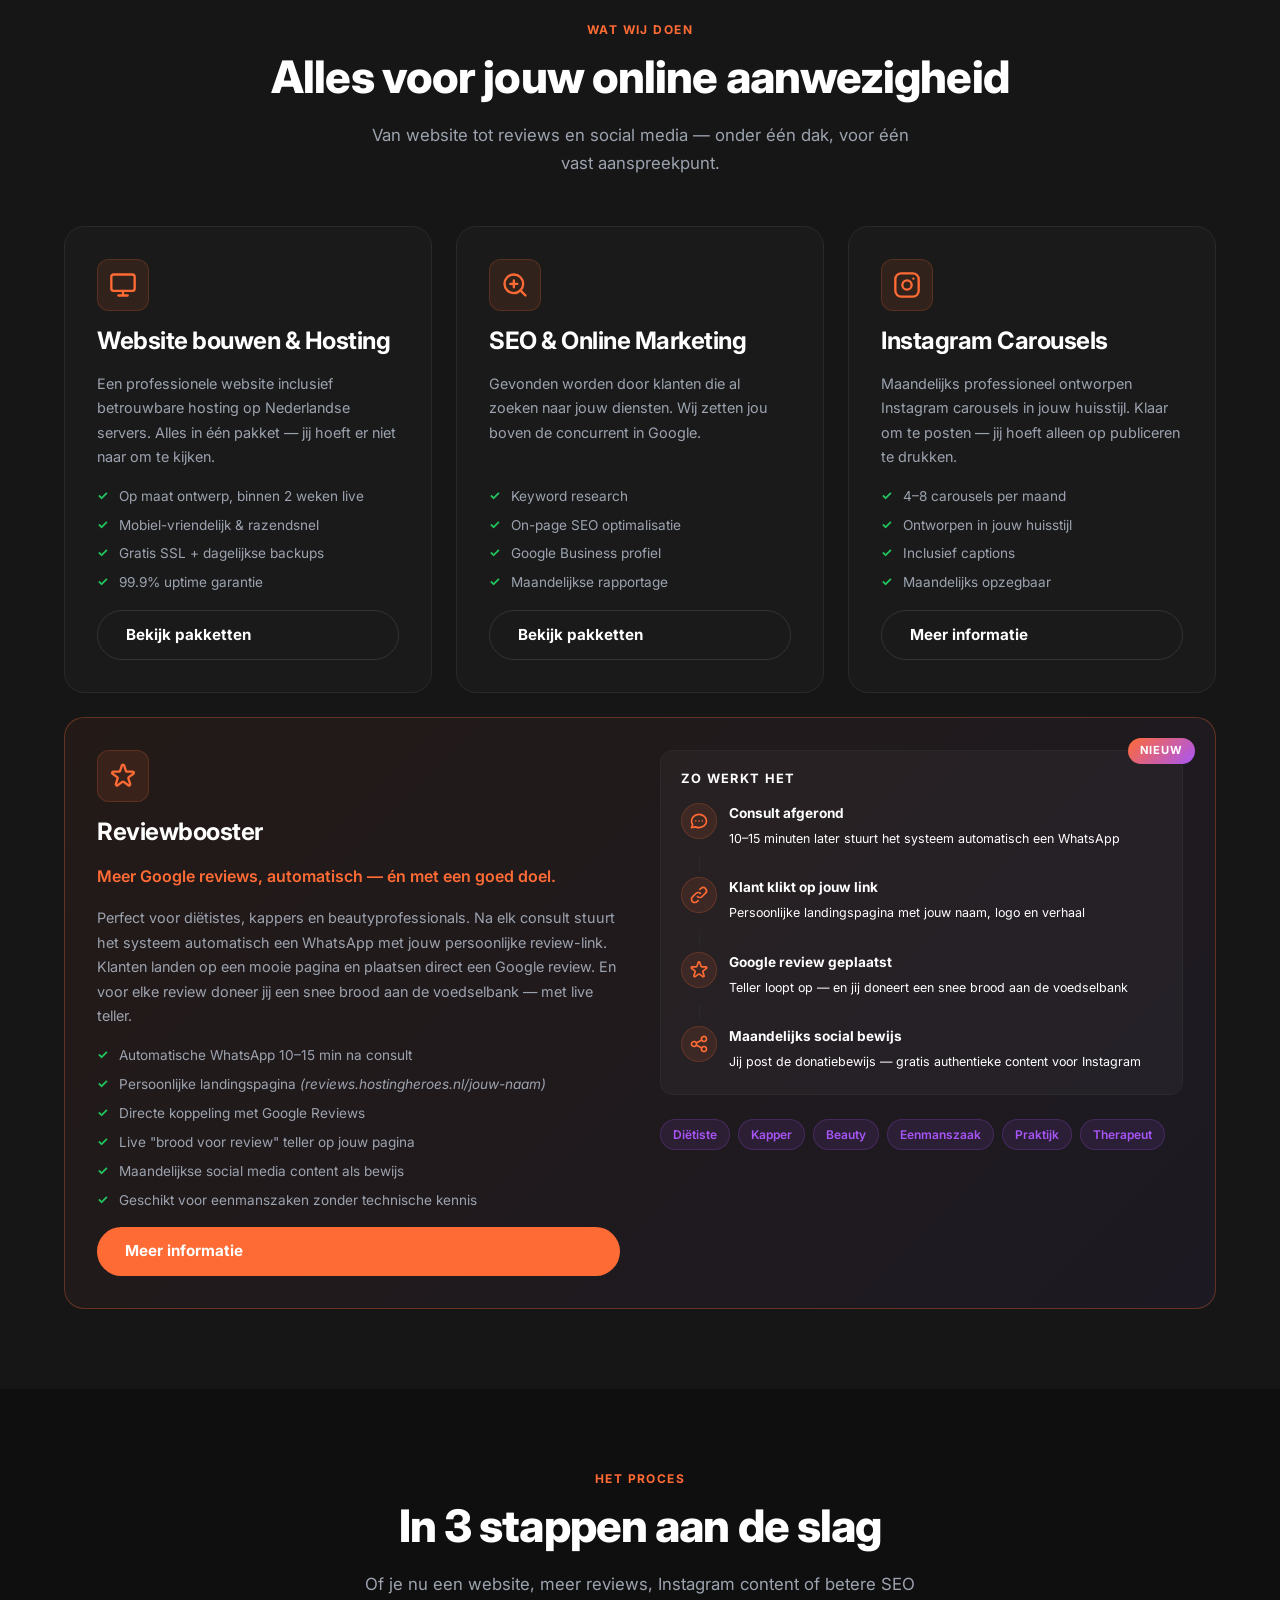
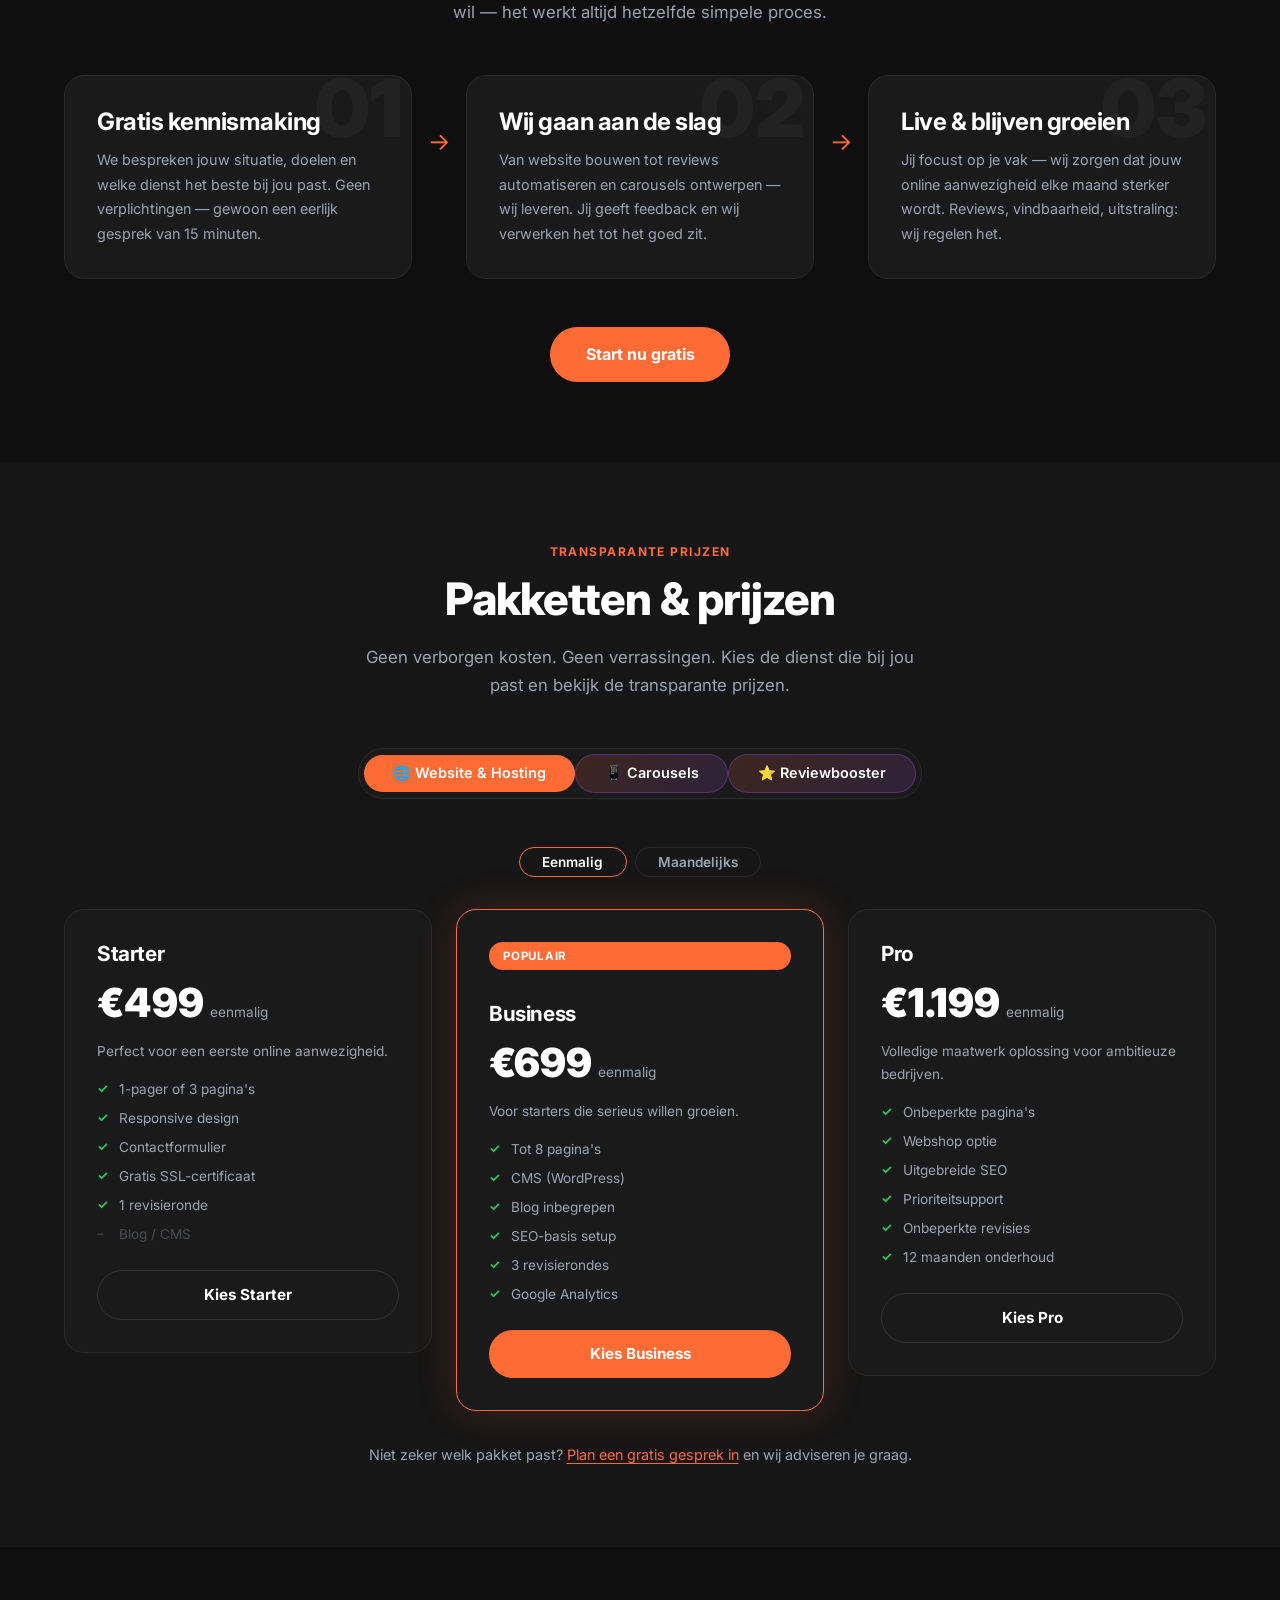
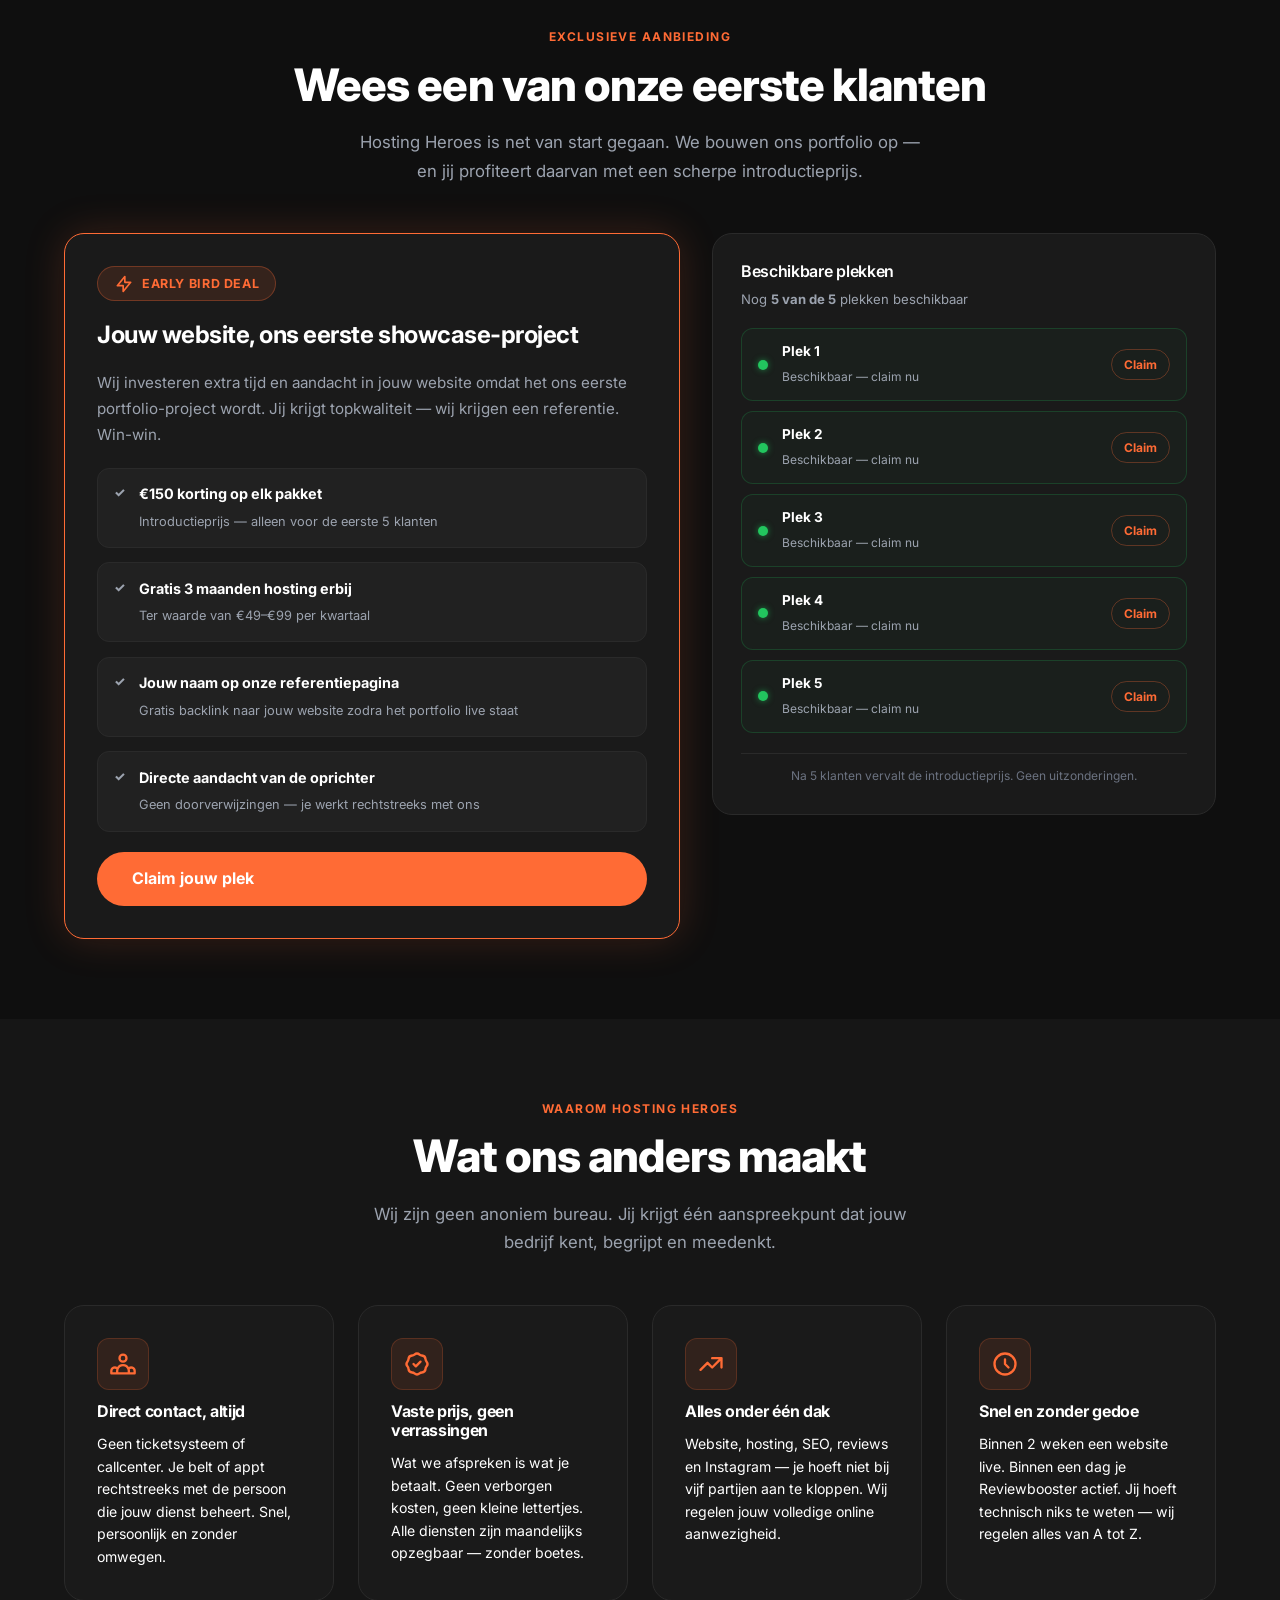
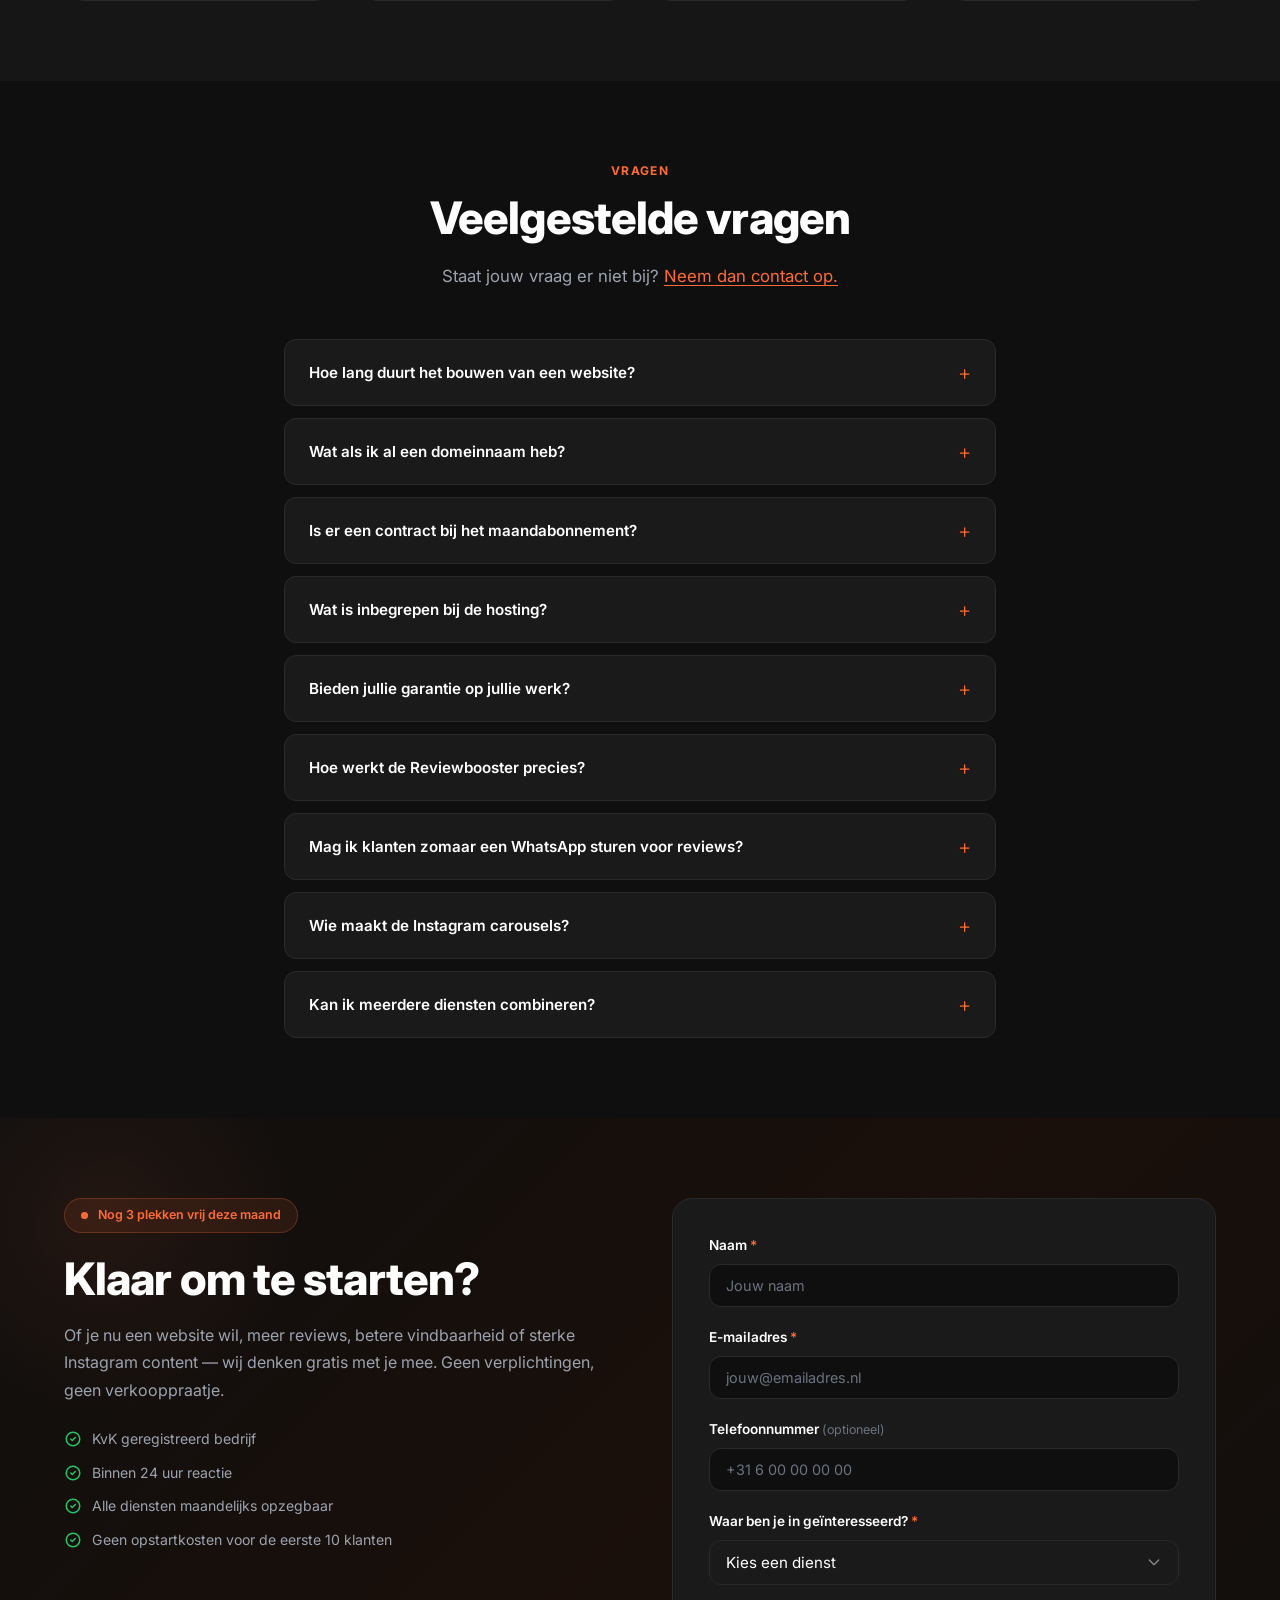
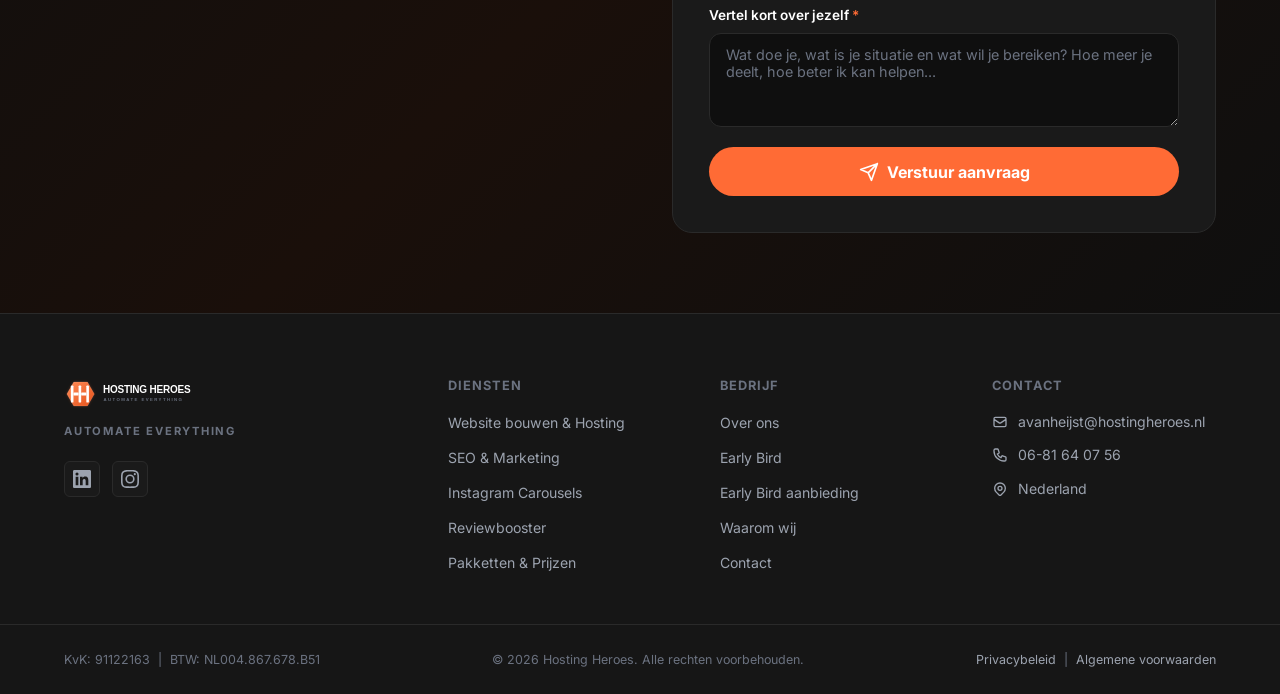
==== commit fe7f8ac7: "Improve website: USP cards, FAQ new services, pricing title, hoe-het-werkt, dienst dropdown, cookie " ====
--- a/index.html
+++ b/index.html
@@ -389,30 +389,30 @@
   <section class="section" id="hoe-het-werkt">
     <div class="container">
       <div class="section-label animate-on-scroll">Het proces</div>
-      <h2 class="section-title animate-on-scroll">In 3 stappen online</h2>
-      <p class="section-sub animate-on-scroll">Wij maken het zo simpel mogelijk. Jij vertelt wat je wil, wij regelen de rest.</p>
+      <h2 class="section-title animate-on-scroll">In 3 stappen aan de slag</h2>
+      <p class="section-sub animate-on-scroll">Of je nu een website, meer reviews, Instagram content of betere SEO wil — het werkt altijd hetzelfde simpele proces.</p>
       <div class="steps-grid">
         <div class="step animate-on-scroll" data-delay="0">
           <div class="step__number">01</div>
           <div class="step__content">
-            <h3>Vrijblijvend gesprek</h3>
-            <p>Vertel ons over jouw bedrijf, doelen en doelgroep. Geen verplichtingen, gewoon een goed gesprek om te kijken wat jij nodig hebt.</p>
+            <h3>Gratis kennismaking</h3>
+            <p>We bespreken jouw situatie, doelen en welke dienst het beste bij jou past. Geen verplichtingen — gewoon een eerlijk gesprek van 15 minuten.</p>
           </div>
         </div>
         <div class="step-connector animate-on-scroll"></div>
         <div class="step animate-on-scroll" data-delay="100">
           <div class="step__number">02</div>
           <div class="step__content">
-            <h3>Wij bouwen jouw website</h3>
-            <p>Ons team gaat direct aan de slag. Jij krijgt regelmatig updates en mag feedback geven totdat je 100% tevreden bent met het resultaat.</p>
+            <h3>Wij gaan aan de slag</h3>
+            <p>Van website bouwen tot reviews automatiseren en carousels ontwerpen — wij leveren. Jij geeft feedback en wij verwerken het tot het goed zit.</p>
           </div>
         </div>
         <div class="step-connector animate-on-scroll"></div>
         <div class="step animate-on-scroll" data-delay="200">
           <div class="step__number">03</div>
           <div class="step__content">
-            <h3>Online &amp; klaar voor groei</h3>
-            <p>Na de lancering regelen wij hosting, onderhoud en SEO. Jij focust op je business — wij zorgen dat jij gevonden wordt.</p>
+            <h3>Live &amp; blijven groeien</h3>
+            <p>Jij focust op je vak — wij zorgen dat jouw online aanwezigheid elke maand sterker wordt. Reviews, vindbaarheid, uitstraling: wij regelen het.</p>
           </div>
         </div>
       </div>
@@ -426,8 +426,8 @@
   <section class="section section--alt" id="pricing">
     <div class="container">
       <div class="section-label animate-on-scroll">Transparante prijzen</div>
-      <h2 class="section-title animate-on-scroll">Pakketten & prijzen website bouwen</h2>
-      <p class="section-sub animate-on-scroll">Geen verborgen kosten. Geen verrassingen. Duidelijke prijzen voor een professionele website laten bouwen.</p>
+      <h2 class="section-title animate-on-scroll">Pakketten & prijzen</h2>
+      <p class="section-sub animate-on-scroll">Geen verborgen kosten. Geen verrassingen. Kies de dienst die bij jou past en bekijk de transparante prijzen.</p>
       <div class="pricing-tabs animate-on-scroll">
         <button class="tab-btn active" data-tab="website">🌐 Website & Hosting</button>
         <button class="tab-btn tab-btn--highlight" data-tab="carousel">📱 Carousels</button>
@@ -798,49 +798,35 @@
     <div class="container">
       <div class="section-label animate-on-scroll">Waarom Hosting Heroes</div>
       <h2 class="section-title animate-on-scroll">Wat ons anders maakt</h2>
-      <p class="section-sub animate-on-scroll">Wij zijn geen anoniem hostingbedrijf. Jij krijgt persoonlijke service van een gedreven team dat net zo hard werkt aan jouw succes als aan het onze.</p>
-      <div class="testimonials-grid">
-        <div class="testimonial-card card animate-on-scroll" data-delay="0">
-          <div class="icon-box" style="margin-bottom:0.5rem">
+      <p class="section-sub animate-on-scroll">Wij zijn geen anoniem bureau. Jij krijgt één aanspreekpunt dat jouw bedrijf kent, begrijpt en meedenkt.</p>
+      <div class="usp-grid">
+        <div class="usp-card card animate-on-scroll" data-delay="0">
+          <div class="icon-box">
             <svg width="28" height="28" fill="none" viewBox="0 0 24 24"><path stroke="currentColor" stroke-width="2" stroke-linecap="round" stroke-linejoin="round" d="M17 20h5v-2a3 3 0 00-5.356-1.857M17 20H7m10 0v-2c0-.656-.126-1.283-.356-1.857M7 20H2v-2a3 3 0 015.356-1.857M7 20v-2c0-.656.126-1.283.356-1.857m0 0a5.002 5.002 0 019.288 0M15 7a3 3 0 11-6 0 3 3 0 016 0z"/></svg>
           </div>
-          <h3 style="color:var(--color-text);font-size:1.1rem;margin-bottom:0.5rem">Persoonlijk contact, altijd</h3>
-          <blockquote style="font-style:normal">"Geen ticketsysteem, geen callcenter. Je belt of appt rechtstreeks met de persoon die jouw website heeft gebouwd. Zo hoort het."</blockquote>
-          <div class="reviewer" style="border-top:1px solid var(--color-border);padding-top:0.75rem;margin-top:0.75rem">
-            <div class="avatar avatar--blue">HH</div>
-            <div class="reviewer__info">
-              <strong>Hosting Heroes</strong>
-              <span>Onze belofte aan jou</span>
-            </div>
-          </div>
-        </div>
-        <div class="testimonial-card card animate-on-scroll" data-delay="100">
-          <div class="icon-box" style="margin-bottom:0.5rem">
+          <h3>Direct contact, altijd</h3>
+          <p>Geen ticketsysteem of callcenter. Je belt of appt rechtstreeks met de persoon die jouw dienst beheert. Snel, persoonlijk en zonder omwegen.</p>
+        </div>
+        <div class="usp-card card animate-on-scroll" data-delay="100">
+          <div class="icon-box">
             <svg width="28" height="28" fill="none" viewBox="0 0 24 24"><path stroke="currentColor" stroke-width="2" stroke-linecap="round" stroke-linejoin="round" d="M9 12l2 2 4-4M7.835 4.697a3.42 3.42 0 001.946-.806 3.42 3.42 0 014.438 0 3.42 3.42 0 001.946.806 3.42 3.42 0 013.138 3.138 3.42 3.42 0 00.806 1.946 3.42 3.42 0 010 4.438 3.42 3.42 0 00-.806 1.946 3.42 3.42 0 01-3.138 3.138 3.42 3.42 0 00-1.946.806 3.42 3.42 0 01-4.438 0 3.42 3.42 0 00-1.946-.806 3.42 3.42 0 01-3.138-3.138 3.42 3.42 0 00-.806-1.946 3.42 3.42 0 010-4.438 3.42 3.42 0 00.806-1.946 3.42 3.42 0 013.138-3.138z"/></svg>
           </div>
-          <h3 style="color:var(--color-text);font-size:1.1rem;margin-bottom:0.5rem">Vaste prijs, geen verrassingen</h3>
-          <blockquote style="font-style:normal">"We haten kleine lettertjes net zo erg als jij. Wat we afspreken is wat je betaalt — inclusief SSL, hosting en onderhoud. Punt."</blockquote>
-          <div class="reviewer" style="border-top:1px solid var(--color-border);padding-top:0.75rem;margin-top:0.75rem">
-            <div class="avatar avatar--purple">HH</div>
-            <div class="reviewer__info">
-              <strong>Hosting Heroes</strong>
-              <span>Onze belofte aan jou</span>
-            </div>
-          </div>
-        </div>
-        <div class="testimonial-card card animate-on-scroll" data-delay="200">
-          <div class="icon-box" style="margin-bottom:0.5rem">
+          <h3>Vaste prijs, geen verrassingen</h3>
+          <p>Wat we afspreken is wat je betaalt. Geen verborgen kosten, geen kleine lettertjes. Alle diensten zijn maandelijks opzegbaar — zonder boetes.</p>
+        </div>
+        <div class="usp-card card animate-on-scroll" data-delay="200">
+          <div class="icon-box">
             <svg width="28" height="28" fill="none" viewBox="0 0 24 24"><path stroke="currentColor" stroke-width="2" stroke-linecap="round" stroke-linejoin="round" d="M13 7h8m0 0v8m0-8l-8 8-4-4-6 6"/></svg>
           </div>
-          <h3 style="color:var(--color-text);font-size:1.1rem;margin-bottom:0.5rem">Gebouwd om te groeien</h3>
-          <blockquote style="font-style:normal">"Jouw website is niet af na de lancering — die groeit mee. SEO, updates, nieuwe pagina's: we denken actief mee over wat jouw bedrijf verder helpt."</blockquote>
-          <div class="reviewer" style="border-top:1px solid var(--color-border);padding-top:0.75rem;margin-top:0.75rem">
-            <div class="avatar avatar--green">HH</div>
-            <div class="reviewer__info">
-              <strong>Hosting Heroes</strong>
-              <span>Onze belofte aan jou</span>
-            </div>
-          </div>
+          <h3>Alles onder één dak</h3>
+          <p>Website, hosting, SEO, reviews en Instagram — je hoeft niet bij vijf partijen aan te kloppen. Wij regelen jouw volledige online aanwezigheid.</p>
+        </div>
+        <div class="usp-card card animate-on-scroll" data-delay="300">
+          <div class="icon-box">
+            <svg width="28" height="28" fill="none" viewBox="0 0 24 24"><path stroke="currentColor" stroke-width="2" stroke-linecap="round" stroke-linejoin="round" d="M12 8v4l3 3m6-3a9 9 0 11-18 0 9 9 0 0118 0z"/></svg>
+          </div>
+          <h3>Snel en zonder gedoe</h3>
+          <p>Binnen 2 weken een website live. Binnen een dag je Reviewbooster actief. Jij hoeft technisch niks te weten — wij regelen alles van A tot Z.</p>
         </div>
       </div>
     </div>
@@ -850,7 +836,7 @@
   <section class="section" id="faq">
     <div class="container faq-container">
       <div class="section-label animate-on-scroll">Vragen</div>
-      <h2 class="section-title animate-on-scroll">Veelgestelde vragen over website bouwen & hosting</h2>
+      <h2 class="section-title animate-on-scroll">Veelgestelde vragen</h2>
       <p class="section-sub animate-on-scroll">Staat jouw vraag er niet bij? <a href="#contact">Neem dan contact op.</a></p>
       <ul class="faq-list animate-on-scroll">
         <li class="faq-item">
@@ -896,6 +882,42 @@
           </button>
           <div class="faq-answer" aria-hidden="true">
             <p>Ja, wij bieden 30 dagen tevredenheidsgarantie. Ben je binnen 30 dagen na oplevering niet tevreden? Dan lossen wij het kosteloos op of storten wij je geld terug. Punt.</p>
+          </div>
+        </li>
+        <li class="faq-item">
+          <button class="faq-question" aria-expanded="false">
+            <span>Hoe werkt de Reviewbooster precies?</span>
+            <span class="faq-icon">+</span>
+          </button>
+          <div class="faq-answer" aria-hidden="true">
+            <p>Na elk consult of afspraak stuurt het systeem automatisch een WhatsApp-bericht naar je klant — ongeveer 10 à 15 minuten later. De klant klikt op jouw persoonlijke link en landt op een mooie pagina die direct doorlinkt naar Google Reviews. Jij hoeft er zelf niks voor te doen. Voor elke nieuwe review doneer jij een snee brood aan de voedselbank, met een live teller op jouw pagina.</p>
+          </div>
+        </li>
+        <li class="faq-item">
+          <button class="faq-question" aria-expanded="false">
+            <span>Mag ik klanten zomaar een WhatsApp sturen voor reviews?</span>
+            <span class="faq-icon">+</span>
+          </button>
+          <div class="faq-answer" aria-hidden="true">
+            <p>Je mag klanten benaderen via WhatsApp als er sprake is van een bestaande klantrelatie en het bericht relevant is voor de geleverde dienst. Een vriendelijk reviewverzoek na een afspraak valt hier doorgaans onder. Wij adviseren altijd transparant te zijn en klanten de mogelijkheid te geven zich af te melden. Bij twijfel overleggen we dit samen.</p>
+          </div>
+        </li>
+        <li class="faq-item">
+          <button class="faq-question" aria-expanded="false">
+            <span>Wie maakt de Instagram carousels?</span>
+            <span class="faq-icon">+</span>
+          </button>
+          <div class="faq-answer" aria-hidden="true">
+            <p>Wij maken alle carousels volledig voor jou — in jouw huisstijl, met bijpassende captions en hashtags. Jij hoeft alleen op "publiceren" te drukken, of dat doen wij ook als je kiest voor het Pro-pakket. Aan het begin vragen we om je logo, kleuren en eventuele voorkeursstijl zodat alles perfect past bij jouw merk.</p>
+          </div>
+        </li>
+        <li class="faq-item">
+          <button class="faq-question" aria-expanded="false">
+            <span>Kan ik meerdere diensten combineren?</span>
+            <span class="faq-icon">+</span>
+          </button>
+          <div class="faq-answer" aria-hidden="true">
+            <p>Absoluut — en dat is juist de kracht van Hosting Heroes. Je kunt starten met alleen een website en later de Reviewbooster of Instagram Carousels toevoegen. Alles is maandelijks opzegbaar en je behoudt één aanspreekpunt voor al je online diensten.</p>
           </div>
         </li>
       </ul>
@@ -947,8 +969,20 @@
               <input type="tel" id="telefoon" name="telefoon" placeholder="+31 6 00 00 00 00" autocomplete="tel">
             </div>
             <div class="form-group">
-              <label for="bericht">Waar kan ik je mee helpen? <span class="required">*</span></label>
-              <textarea id="bericht" name="bericht" rows="4" required placeholder="Website, reviews, carousels, SEO — vertel kort wat je zoekt en ik kom met een passend voorstel..."></textarea>
+              <label for="dienst">Waar ben je in geïnteresseerd? <span class="required">*</span></label>
+              <select id="dienst" name="dienst" required>
+                <option value="" disabled selected>Kies een dienst</option>
+                <option value="Website bouwen & Hosting">🌐 Website bouwen & Hosting</option>
+                <option value="SEO & Online Marketing">🔍 SEO & Online Marketing</option>
+                <option value="Instagram Carousels">📱 Instagram Carousels</option>
+                <option value="Reviewbooster">⭐ Reviewbooster</option>
+                <option value="Meerdere diensten">✨ Meerdere diensten</option>
+                <option value="Weet ik nog niet">💬 Weet ik nog niet — advies gevraagd</option>
+              </select>
+            </div>
+            <div class="form-group">
+              <label for="bericht">Vertel kort over jezelf <span class="required">*</span></label>
+              <textarea id="bericht" name="bericht" rows="4" required placeholder="Wat doe je, wat is je situatie en wat wil je bereiken? Hoe meer je deelt, hoe beter ik kan helpen..."></textarea>
             </div>
             <button type="submit" class="btn-primary btn-lg btn-full">
               <svg width="20" height="20" fill="none" viewBox="0 0 24 24"><path stroke="currentColor" stroke-width="2" stroke-linecap="round" stroke-linejoin="round" d="M22 2L11 13M22 2l-7 20-4-9-9-4 20-7z"/></svg>
@@ -1016,13 +1050,27 @@
       <div class="container footer__bottom-inner">
         <p>KvK: 91122163 &nbsp;|&nbsp; BTW: NL004.867.678.B51</p>
         <p>© 2026 Hosting Heroes. Alle rechten voorbehouden.</p>
-        <p><a href="#">Privacybeleid</a> &nbsp;|&nbsp; <a href="#">Algemene voorwaarden</a></p>
+        <p><a href="privacy.html">Privacybeleid</a> &nbsp;|&nbsp; <a href="voorwaarden.html">Algemene voorwaarden</a></p>
       </div>
     </div>
   </footer>
 
   <!-- ========== FLOATING MOBILE CTA ========== -->
   <a href="#contact" class="mobile-fab" id="mobile-fab">Gratis gesprek</a>
+
+  <!-- COOKIE BANNER -->
+  <div id="cookie-banner" class="cookie-banner" role="dialog" aria-label="Cookiemelding">
+    <div class="cookie-banner__inner">
+      <div class="cookie-banner__text">
+        <strong>🍪 Cookies</strong>
+        <p>Wij gebruiken functionele cookies voor een goede werking van de website en analytische cookies (geanonimiseerd) om te zien hoe bezoekers de site gebruiken. Lees meer in ons <a href="privacy.html">privacybeleid</a>.</p>
+      </div>
+      <div class="cookie-banner__btns">
+        <button id="cookie-accept" class="btn-primary">Alles accepteren</button>
+        <button id="cookie-functional" class="btn-secondary">Alleen functioneel</button>
+      </div>
+    </div>
+  </div>
 
   <script src="script.js"></script>
 </body>
--- a/style.css
+++ b/style.css
@@ -652,6 +652,137 @@
 .service-card:hover {
   border-color: var(--color-accent);
   box-shadow: var(--shadow-glow);
+}
+
+/* USP grid (Wat ons anders maakt) */
+.usp-grid {
+  display: grid;
+  grid-template-columns: repeat(4, 1fr);
+  gap: 1.5rem;
+  margin-top: 1rem;
+}
+
+.usp-card {
+  display: flex;
+  flex-direction: column;
+  gap: 0.75rem;
+}
+
+.usp-card h3 {
+  color: var(--color-text);
+  font-size: 1rem;
+  font-weight: 700;
+}
+
+.usp-card p {
+  font-size: 0.88rem;
+  color: var(--color-muted);
+  line-height: 1.6;
+}
+
+/* Select field */
+.form-group select {
+  width: 100%;
+  background: var(--color-surface);
+  border: 1px solid var(--color-border);
+  border-radius: var(--radius-md);
+  color: var(--color-text);
+  padding: 0.75rem 1rem;
+  font-size: 0.95rem;
+  font-family: inherit;
+  appearance: none;
+  background-image: url("data:image/svg+xml,%3Csvg xmlns='http://www.w3.org/2000/svg' width='16' height='16' fill='none' viewBox='0 0 24 24'%3E%3Cpath stroke='%23888' stroke-width='2' stroke-linecap='round' stroke-linejoin='round' d='M19 9l-7 7-7-7'/%3E%3C/svg%3E");
+  background-repeat: no-repeat;
+  background-position: right 1rem center;
+  cursor: pointer;
+  transition: border-color var(--transition-fast);
+}
+
+.form-group select:focus {
+  outline: none;
+  border-color: var(--color-accent);
+}
+
+.form-group select option {
+  background: #1a1a1a;
+  color: var(--color-text);
+}
+
+/* Cookie banner */
+.cookie-banner {
+  position: fixed;
+  bottom: 1.5rem;
+  left: 50%;
+  transform: translateX(-50%);
+  width: calc(100% - 3rem);
+  max-width: 800px;
+  background: var(--color-surface);
+  border: 1px solid var(--color-border);
+  border-radius: var(--radius-lg);
+  box-shadow: 0 8px 32px rgba(0,0,0,0.4);
+  z-index: 9999;
+  padding: 1.25rem 1.5rem;
+  transition: opacity 0.3s, transform 0.3s;
+}
+
+.cookie-banner.hidden {
+  opacity: 0;
+  pointer-events: none;
+  transform: translateX(-50%) translateY(1rem);
+}
+
+.cookie-banner__inner {
+  display: flex;
+  align-items: center;
+  gap: 1.5rem;
+}
+
+.cookie-banner__text {
+  flex: 1;
+}
+
+.cookie-banner__text strong {
+  display: block;
+  color: var(--color-text);
+  font-size: 0.9rem;
+  margin-bottom: 0.25rem;
+}
+
+.cookie-banner__text p {
+  font-size: 0.8rem;
+  color: var(--color-muted);
+  margin: 0;
+  line-height: 1.5;
+}
+
+.cookie-banner__text a {
+  color: var(--color-accent);
+}
+
+.cookie-banner__btns {
+  display: flex;
+  gap: 0.75rem;
+  flex-shrink: 0;
+}
+
+.cookie-banner__btns .btn-primary,
+.cookie-banner__btns .btn-secondary {
+  padding: 0.5rem 1.25rem;
+  font-size: 0.85rem;
+  white-space: nowrap;
+}
+
+@media (max-width: 600px) {
+  .cookie-banner__inner {
+    flex-direction: column;
+    align-items: flex-start;
+  }
+  .cookie-banner__btns {
+    width: 100%;
+  }
+  .cookie-banner__btns button {
+    flex: 1;
+  }
 }
 
 /* Reviewbooster featured card */
@@ -1743,7 +1874,8 @@
     grid-template-columns: 1fr;
   }
 
-  .voor-wie-grid {
+  .voor-wie-grid,
+  .usp-grid {
     grid-template-columns: repeat(2, 1fr);
   }
 
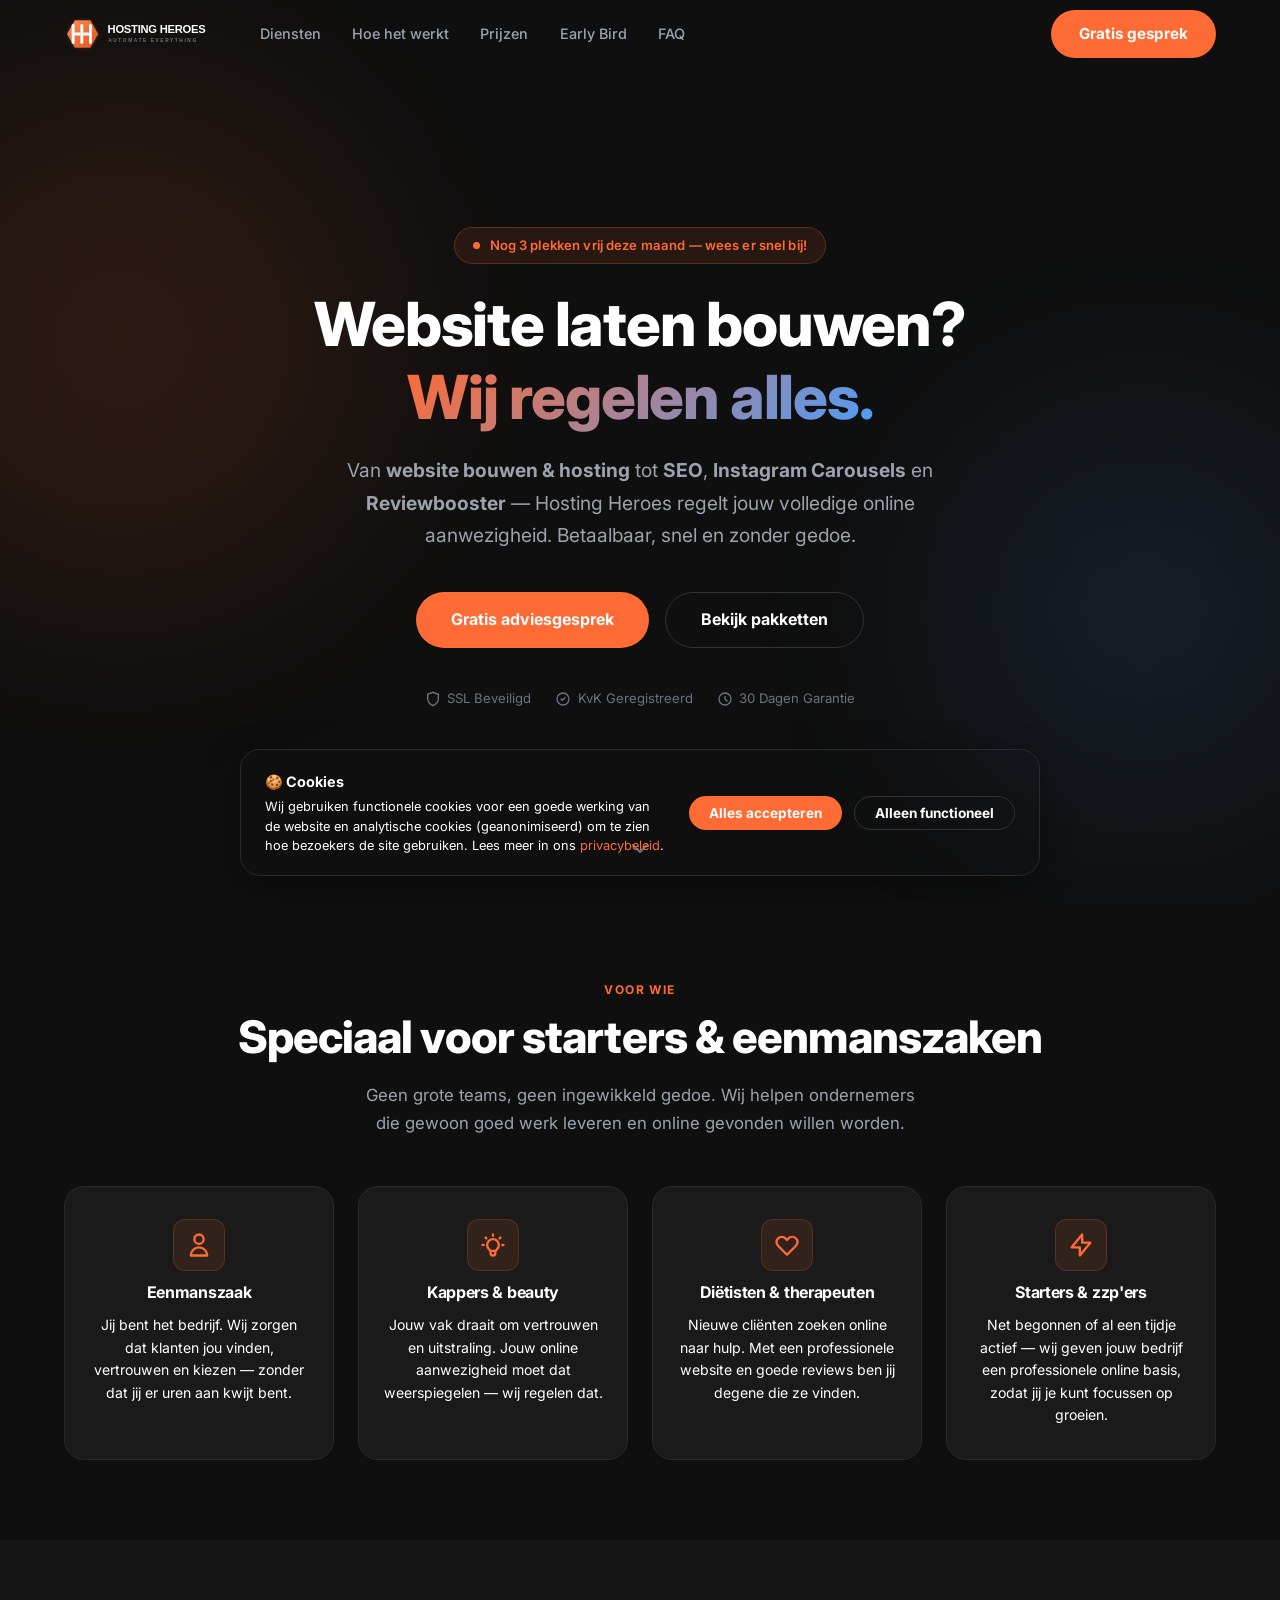
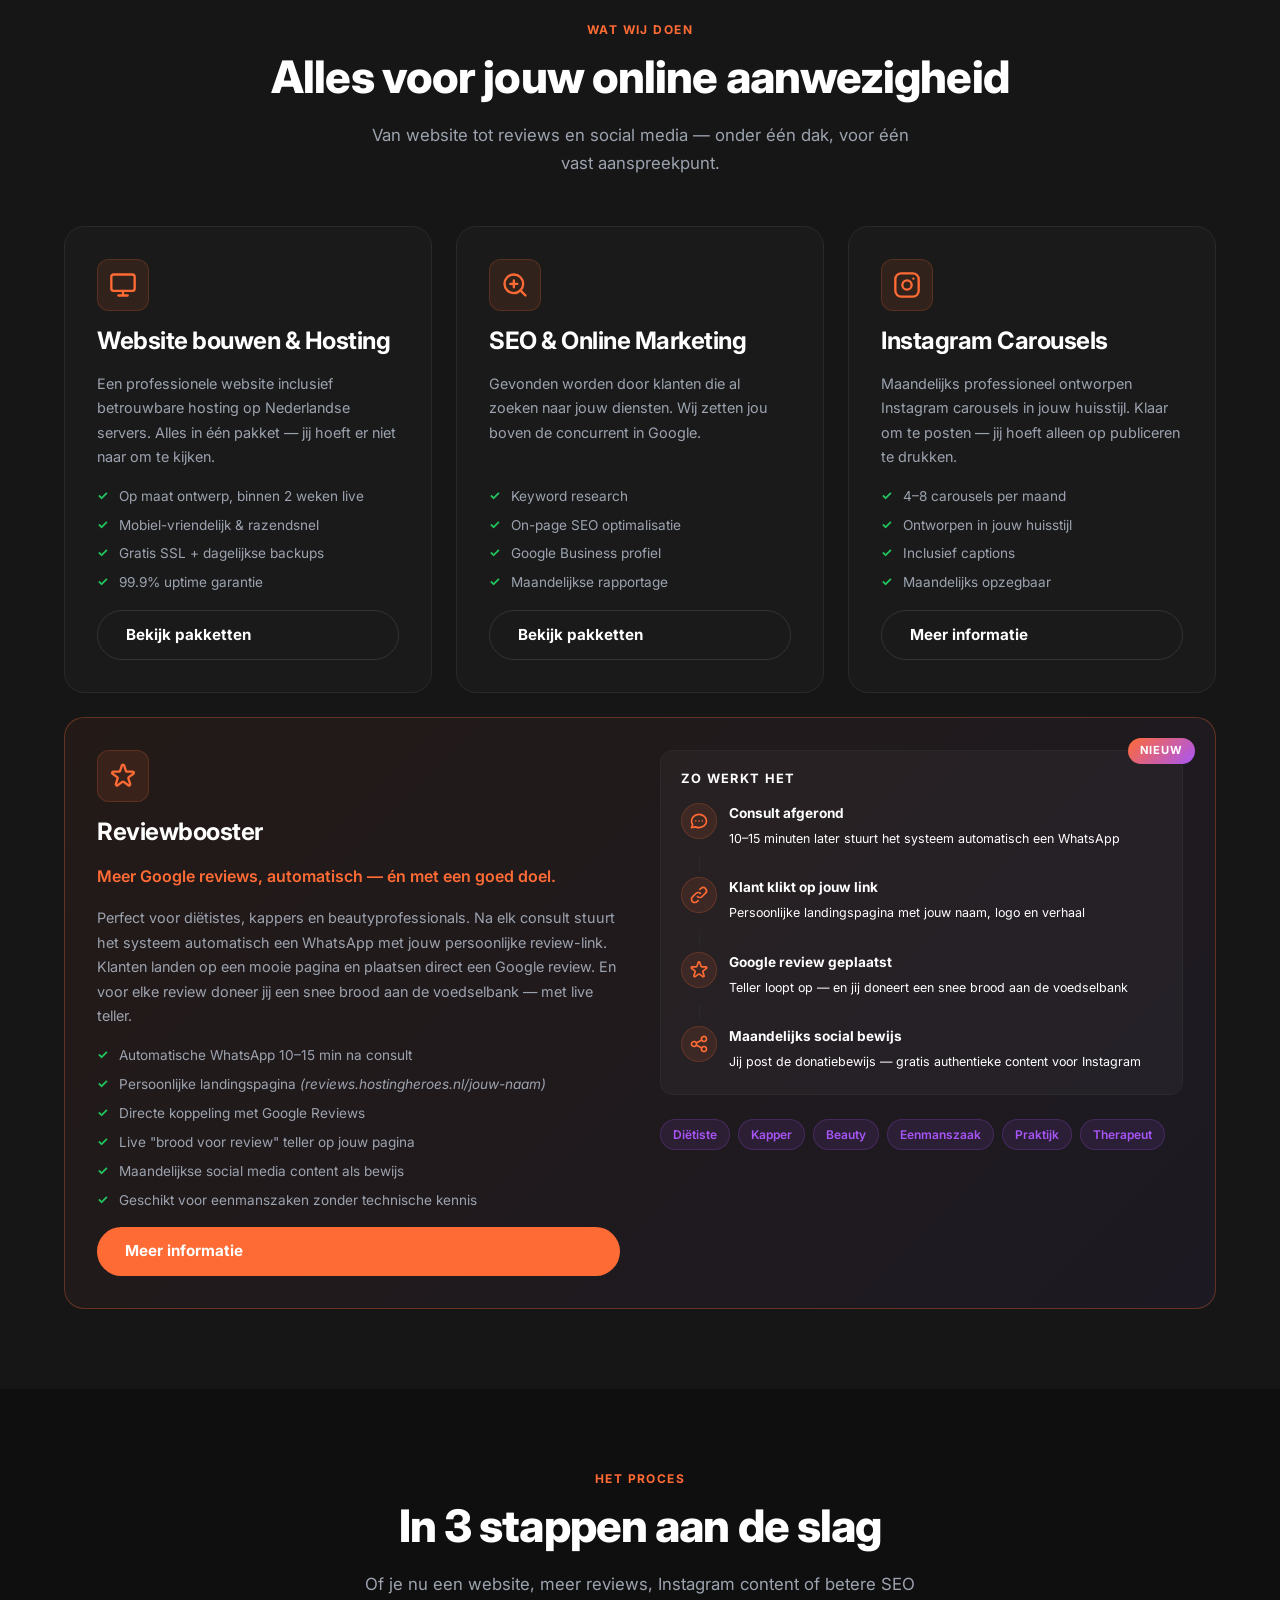
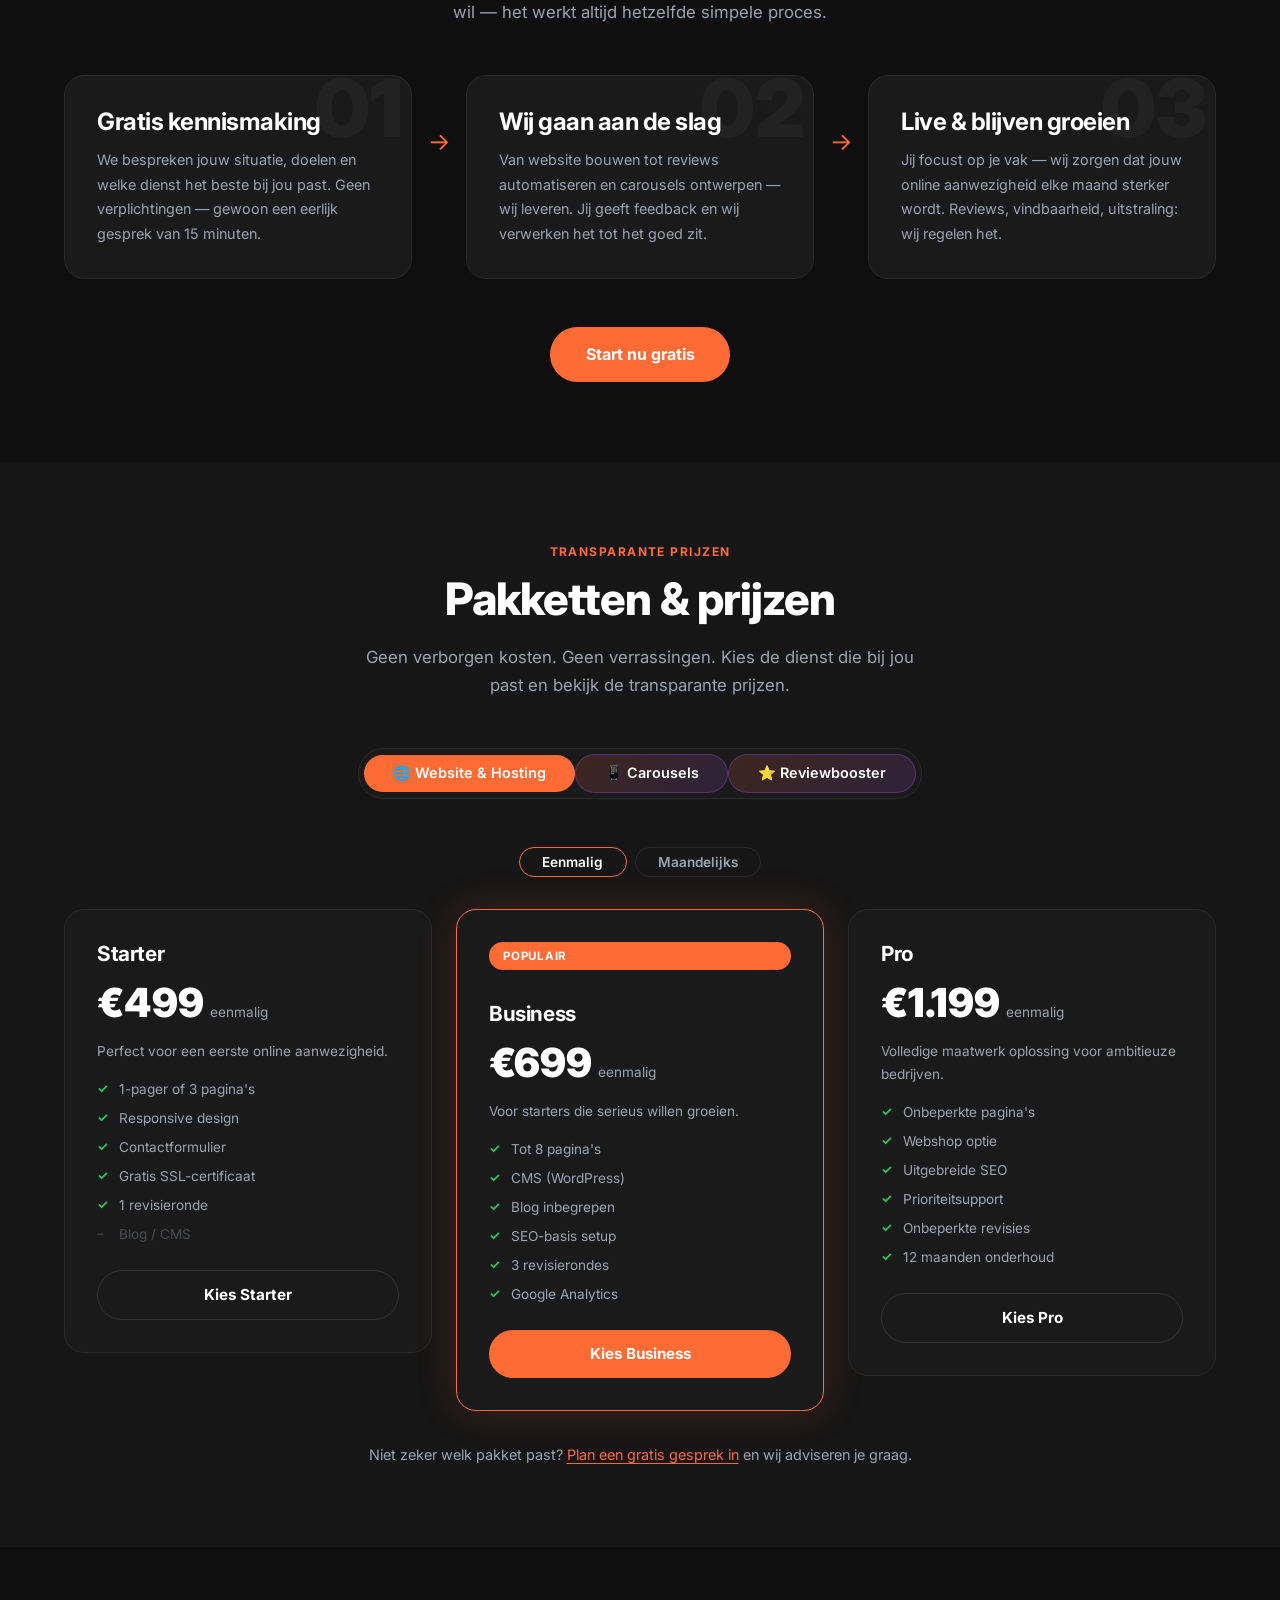
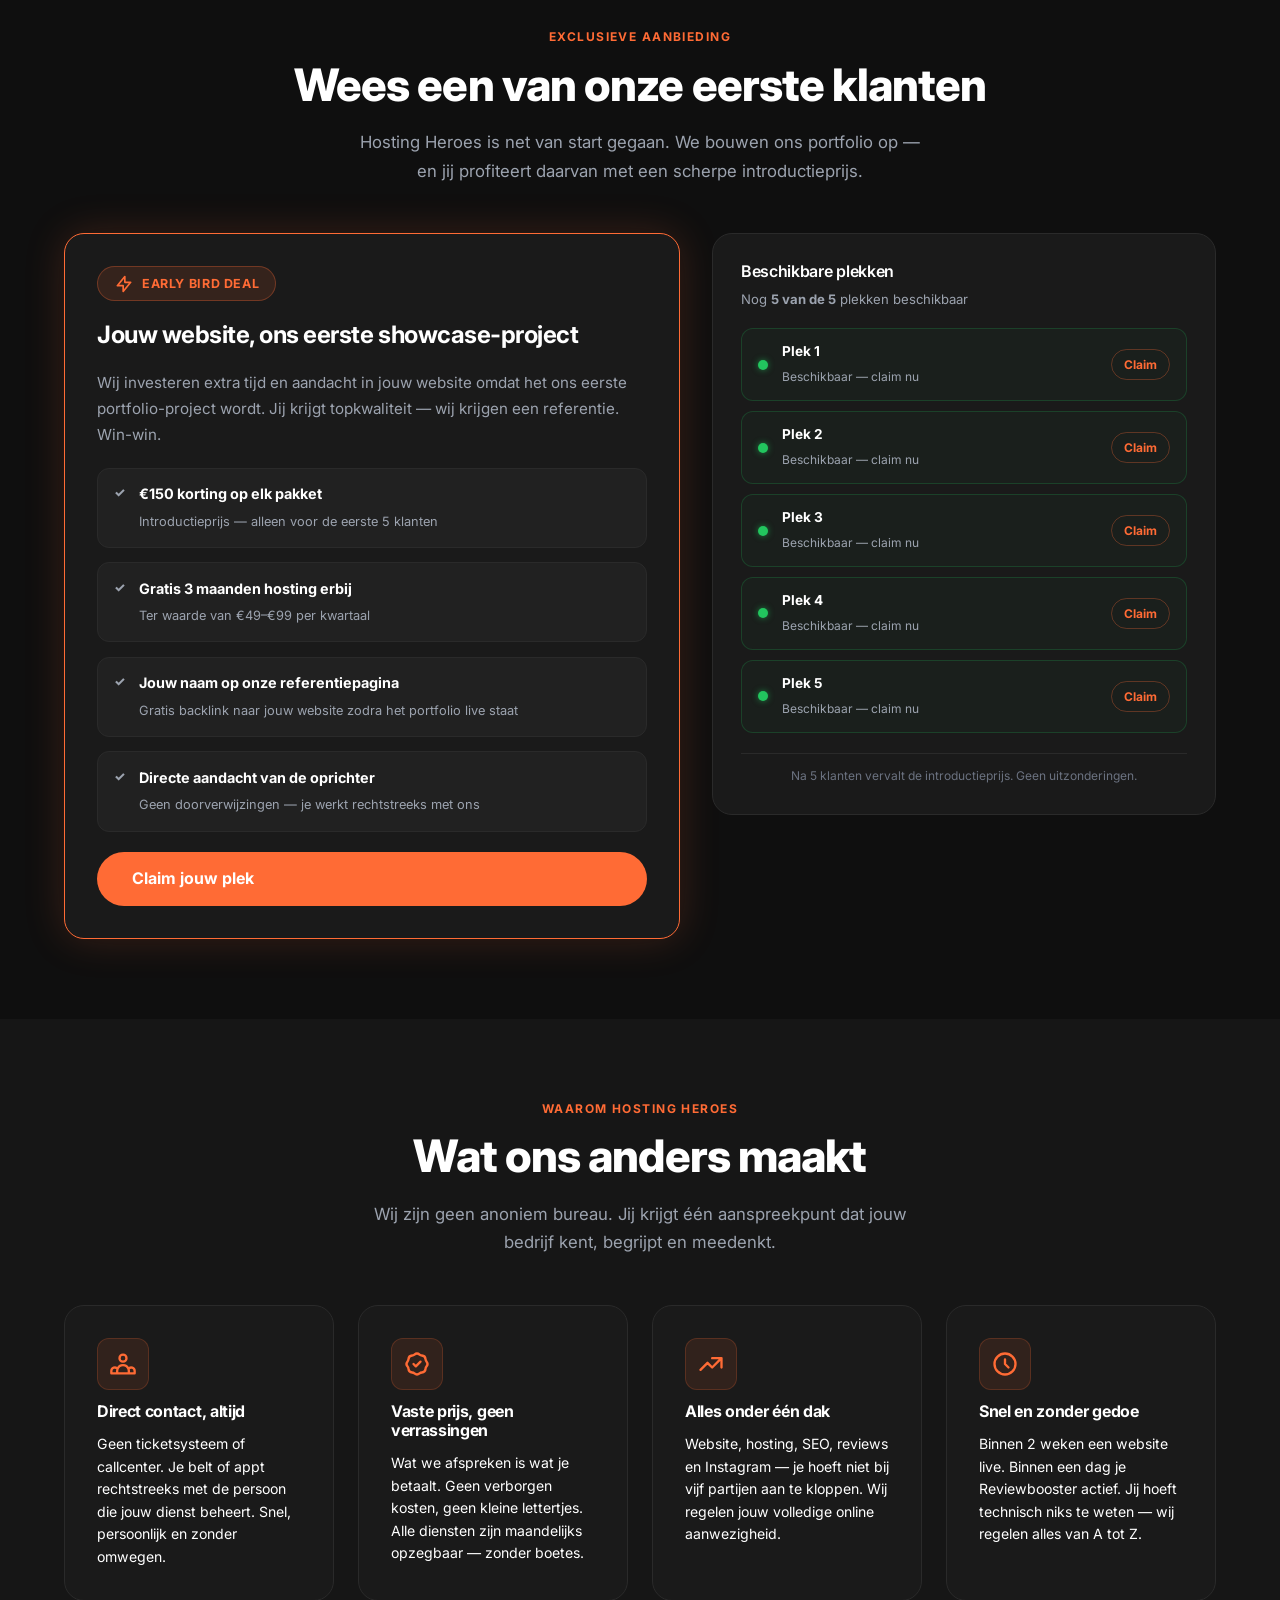
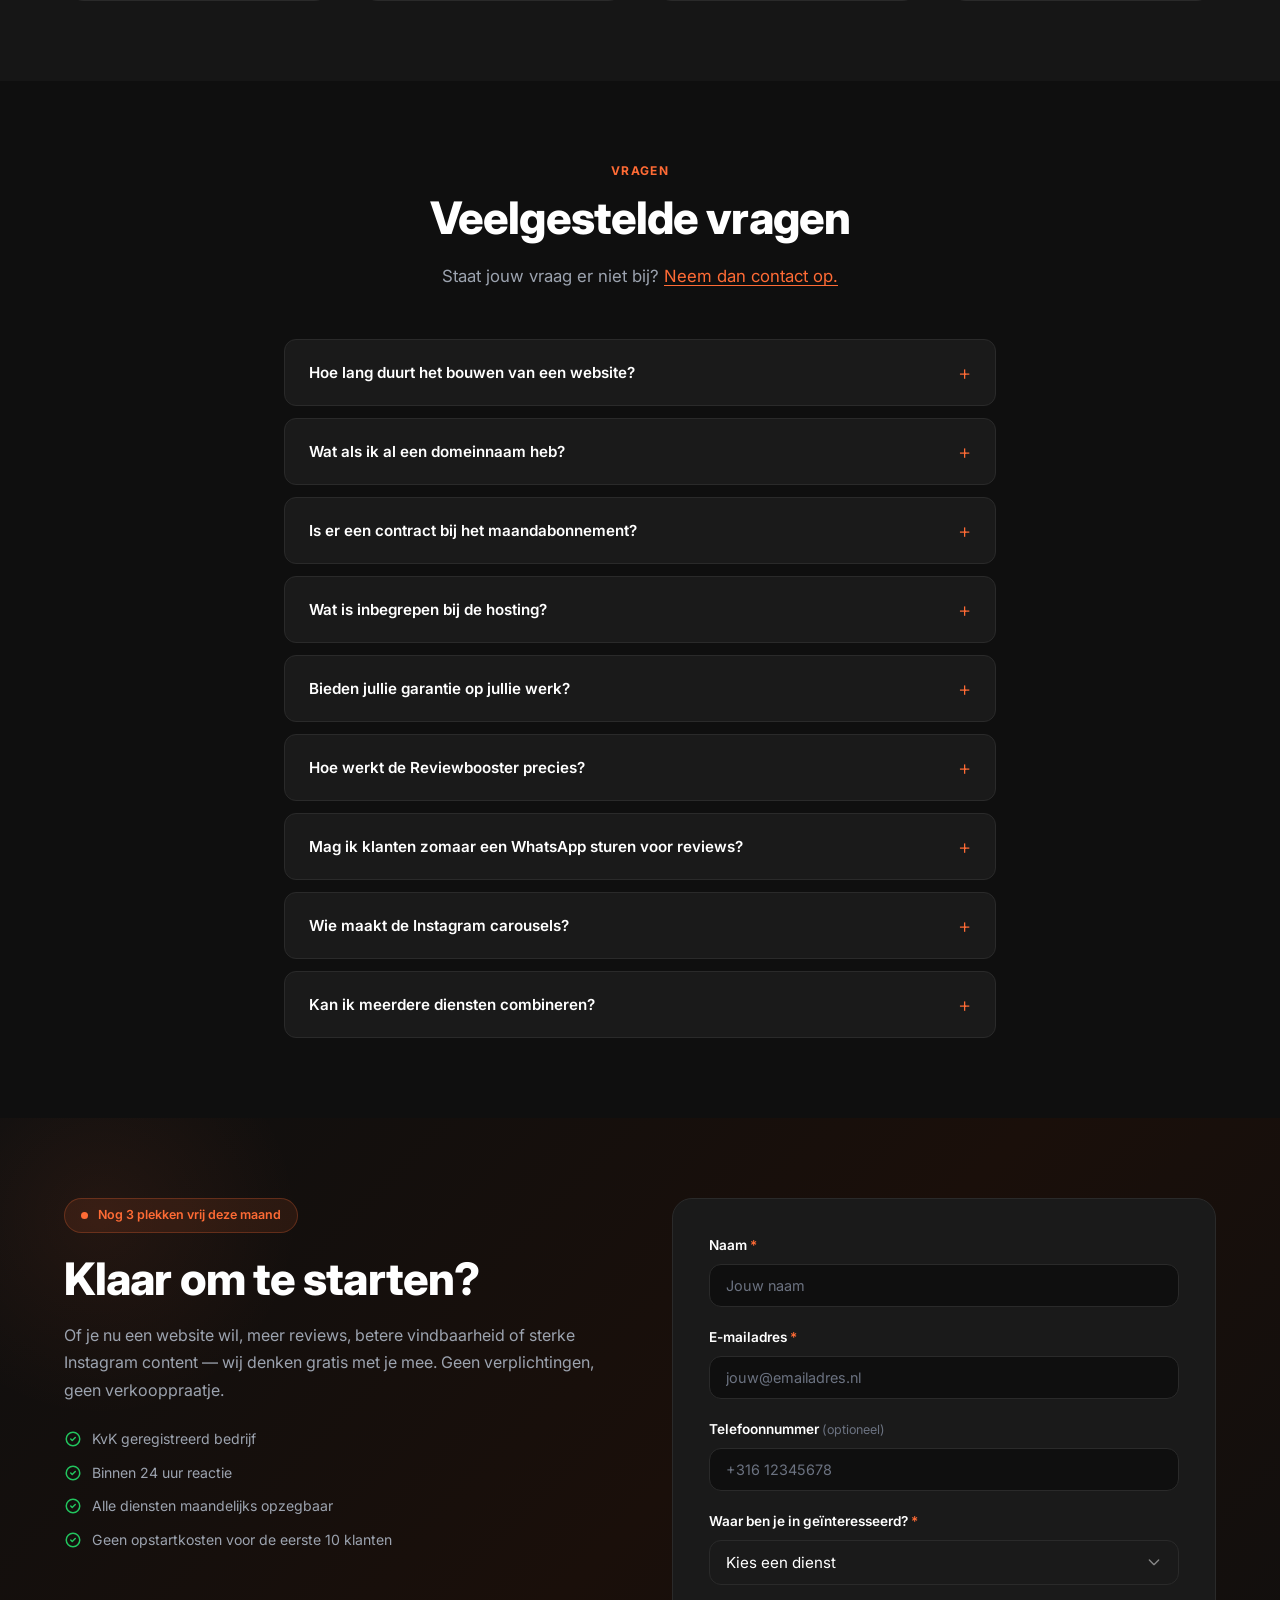
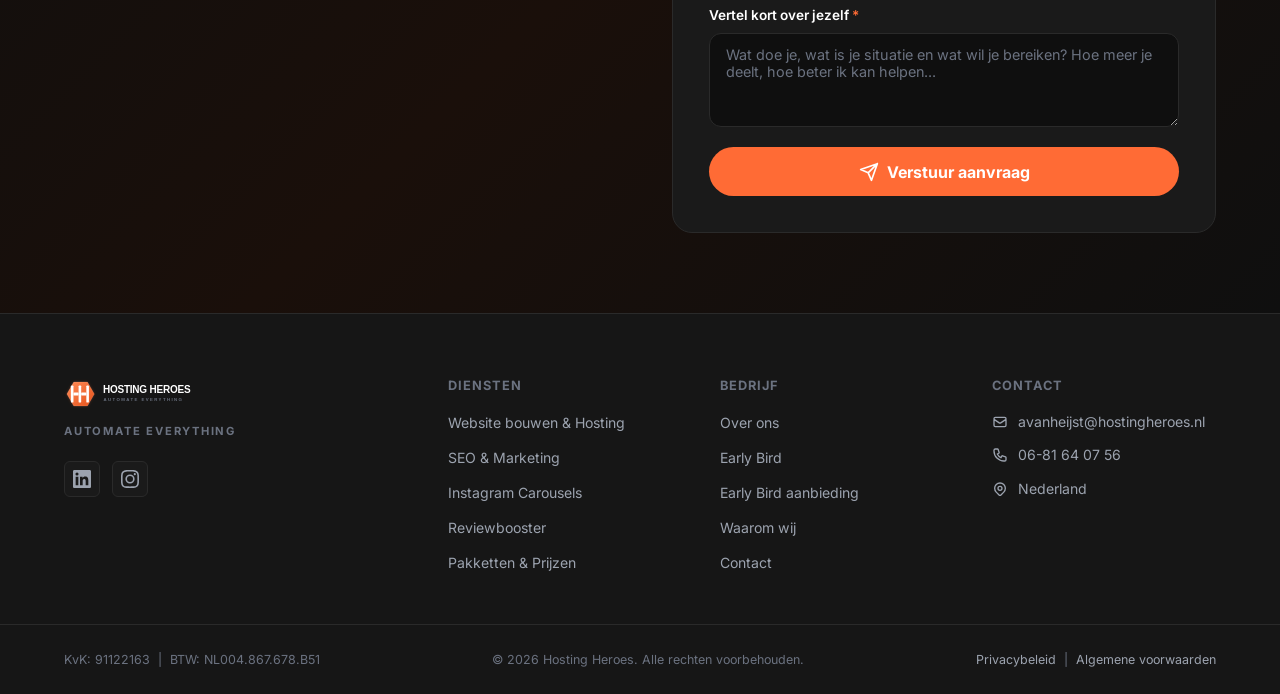
==== commit 9e4ac69d: "Update telefoon placeholder naar +316 12345678" ====
--- a/index.html
+++ b/index.html
@@ -966,7 +966,7 @@
             </div>
             <div class="form-group">
               <label for="telefoon">Telefoonnummer <span class="optional">(optioneel)</span></label>
-              <input type="tel" id="telefoon" name="telefoon" placeholder="+31 6 00 00 00 00" autocomplete="tel">
+              <input type="tel" id="telefoon" name="telefoon" placeholder="+316 12345678" autocomplete="tel">
             </div>
             <div class="form-group">
               <label for="dienst">Waar ben je in geïnteresseerd? <span class="required">*</span></label>
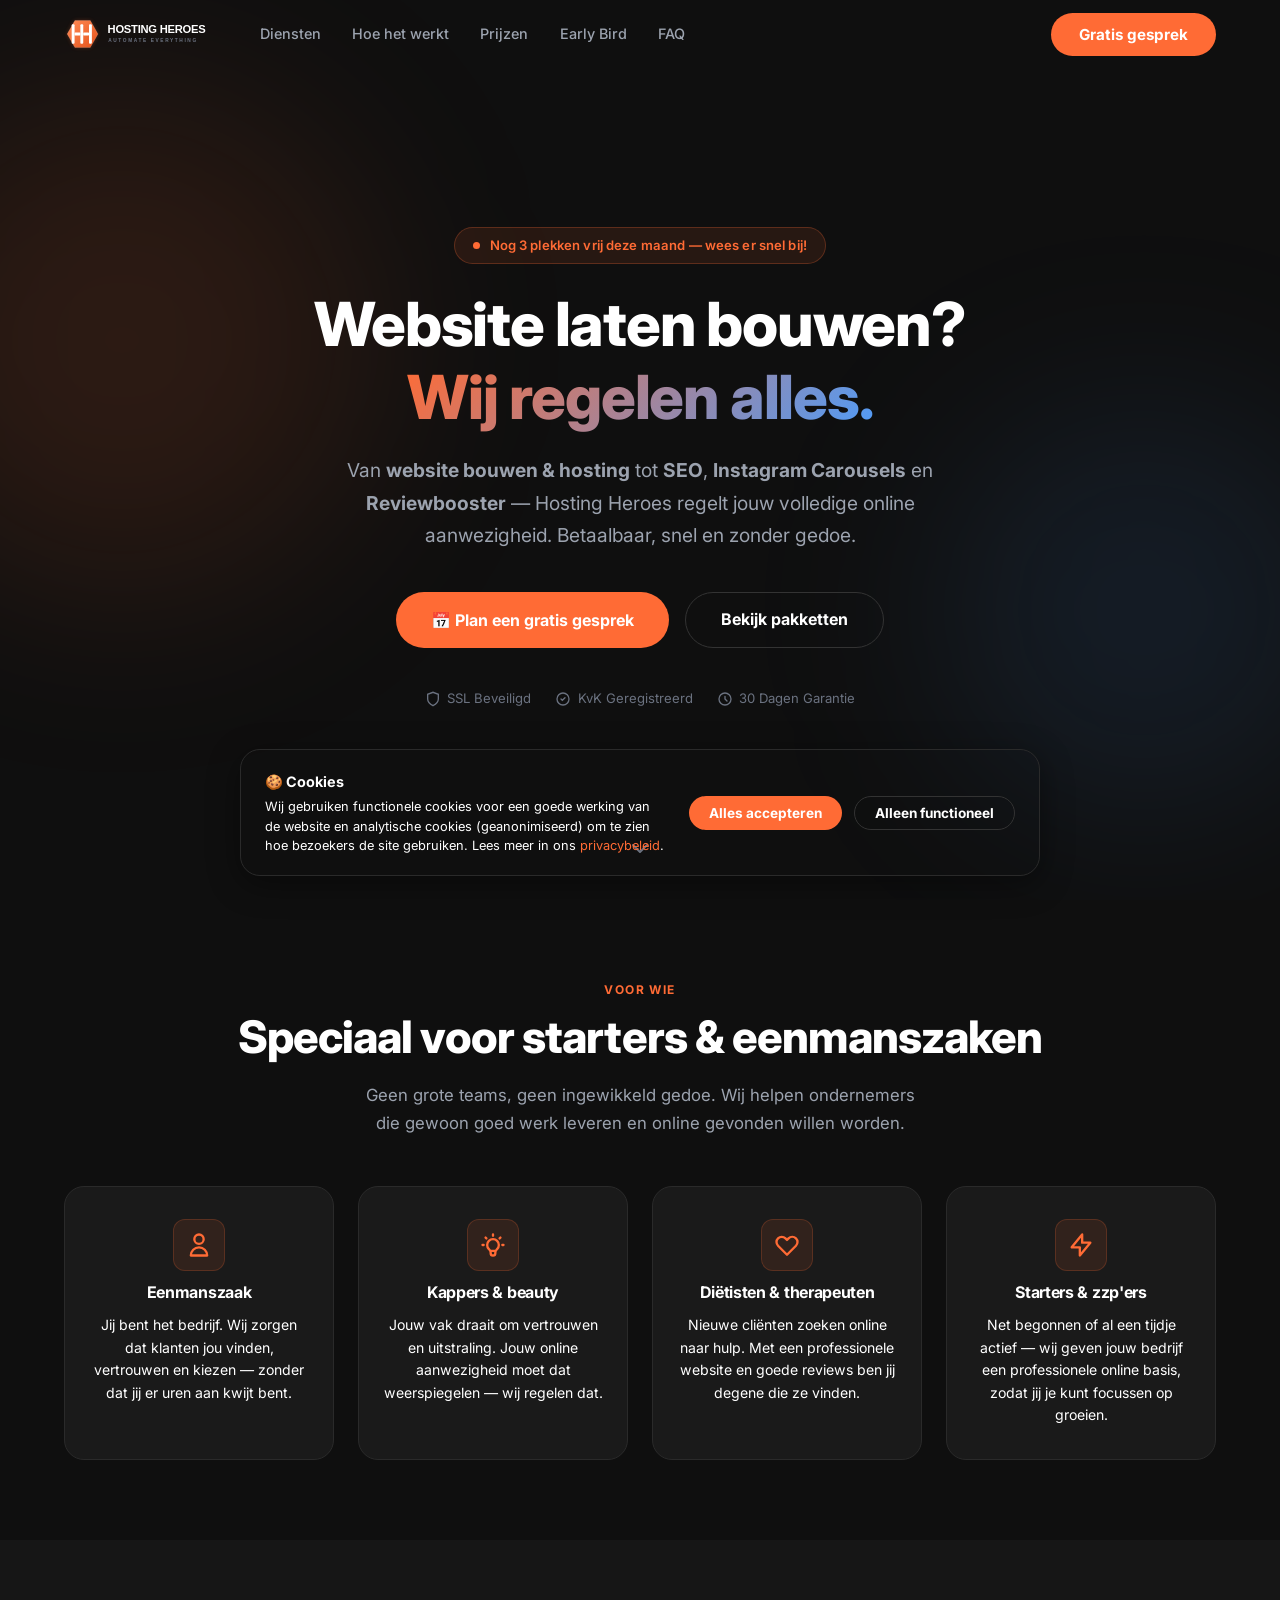
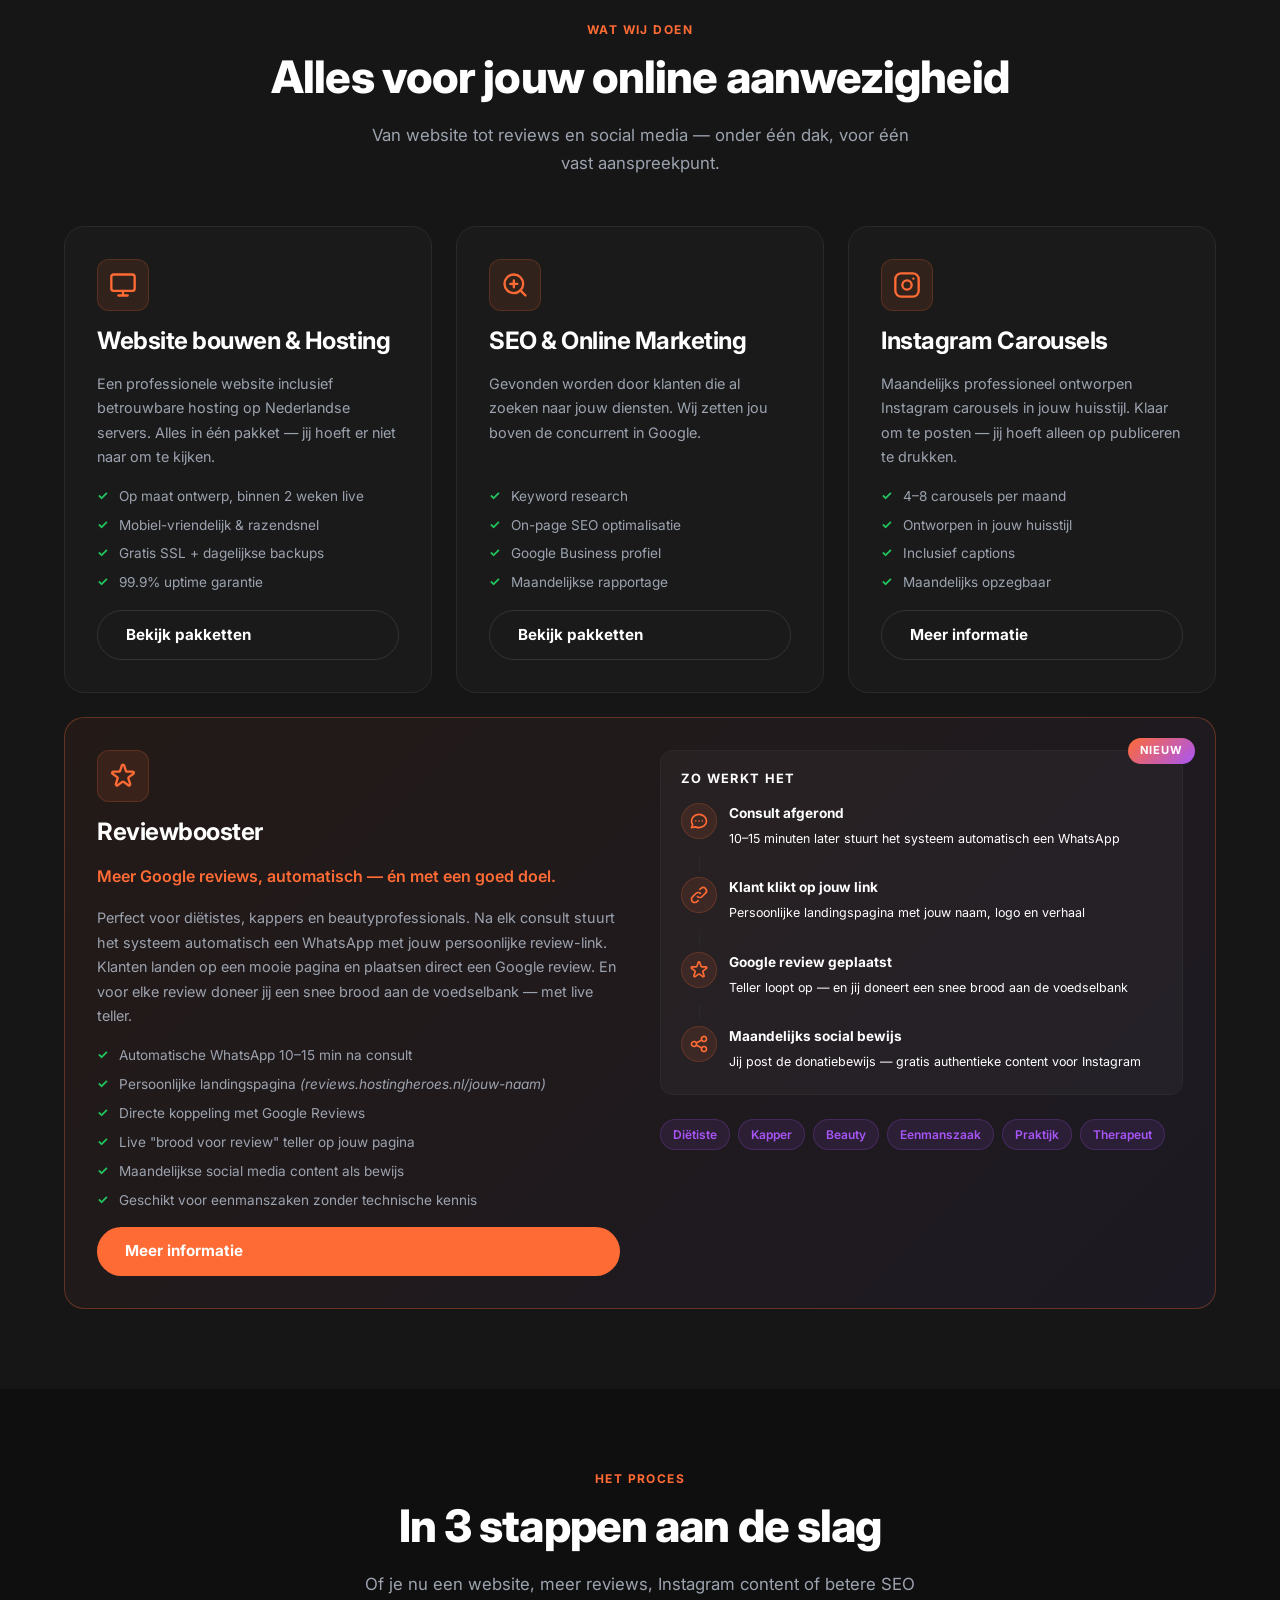
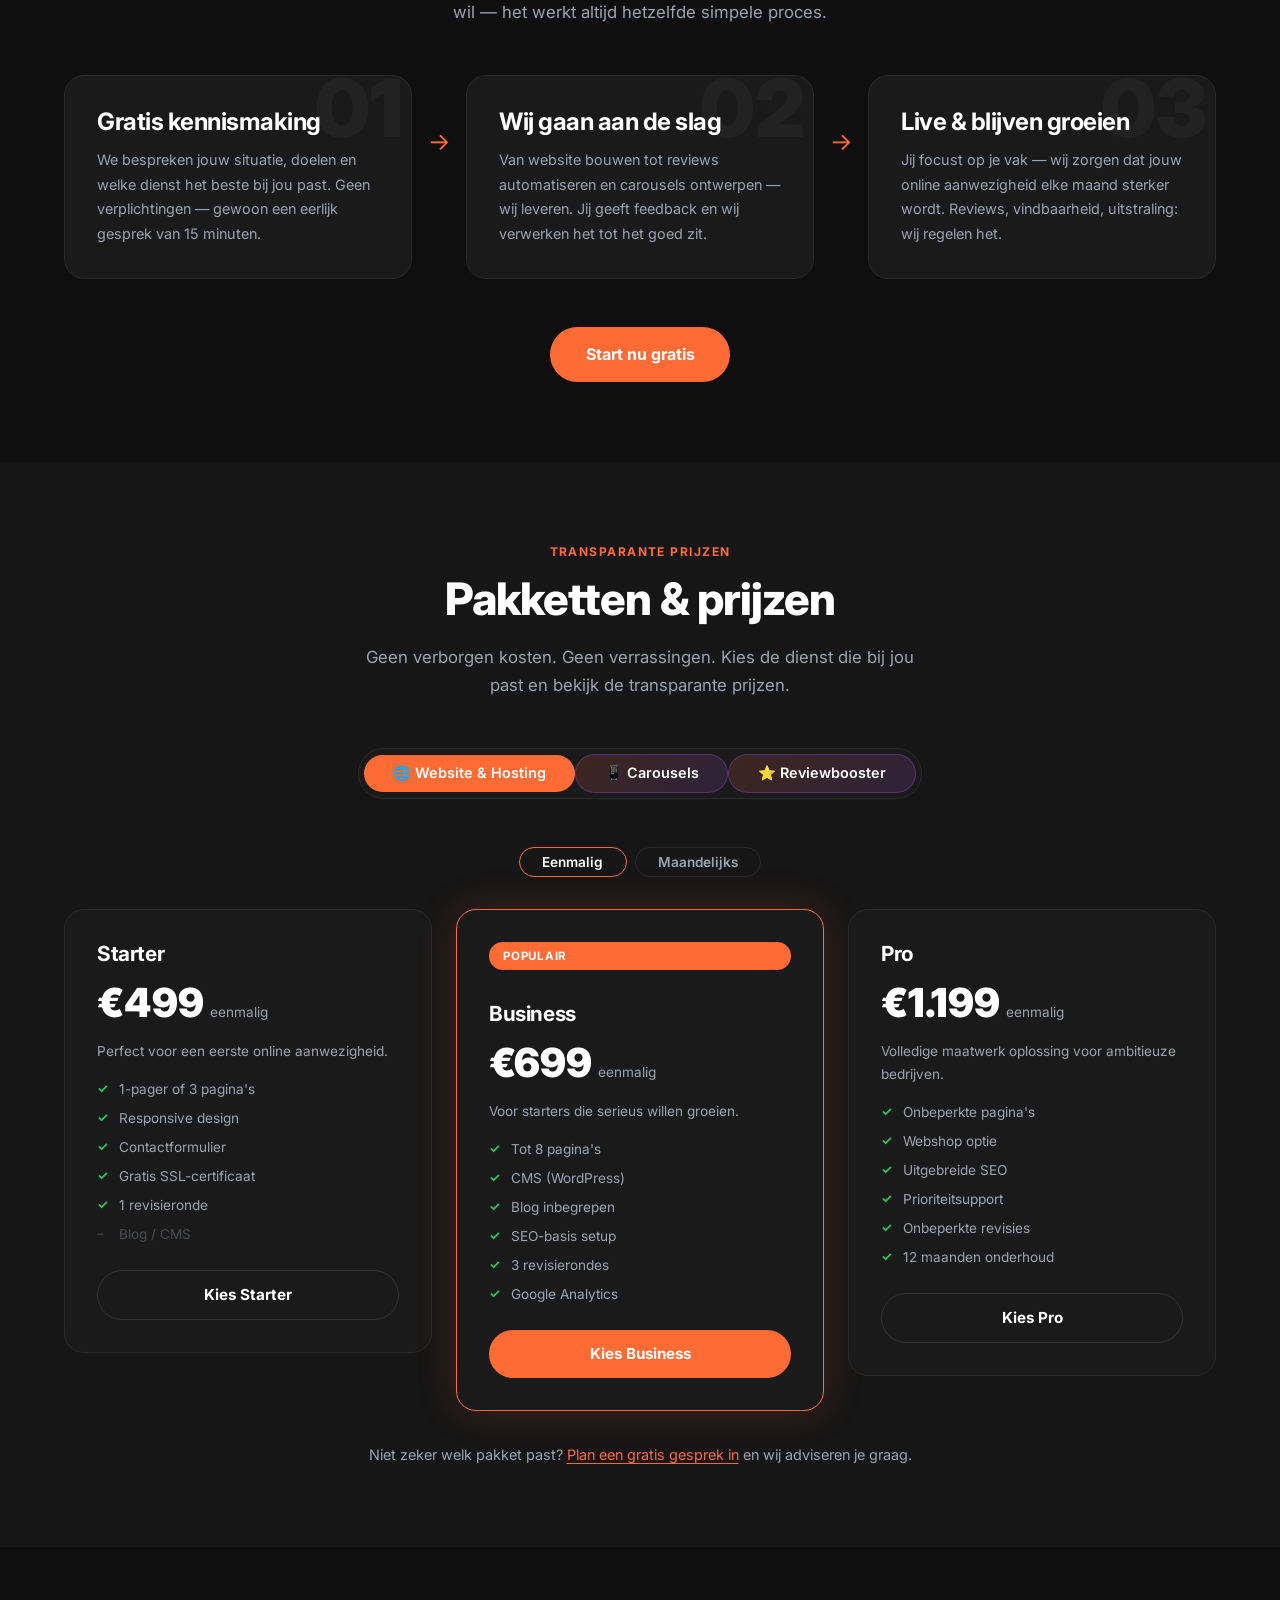
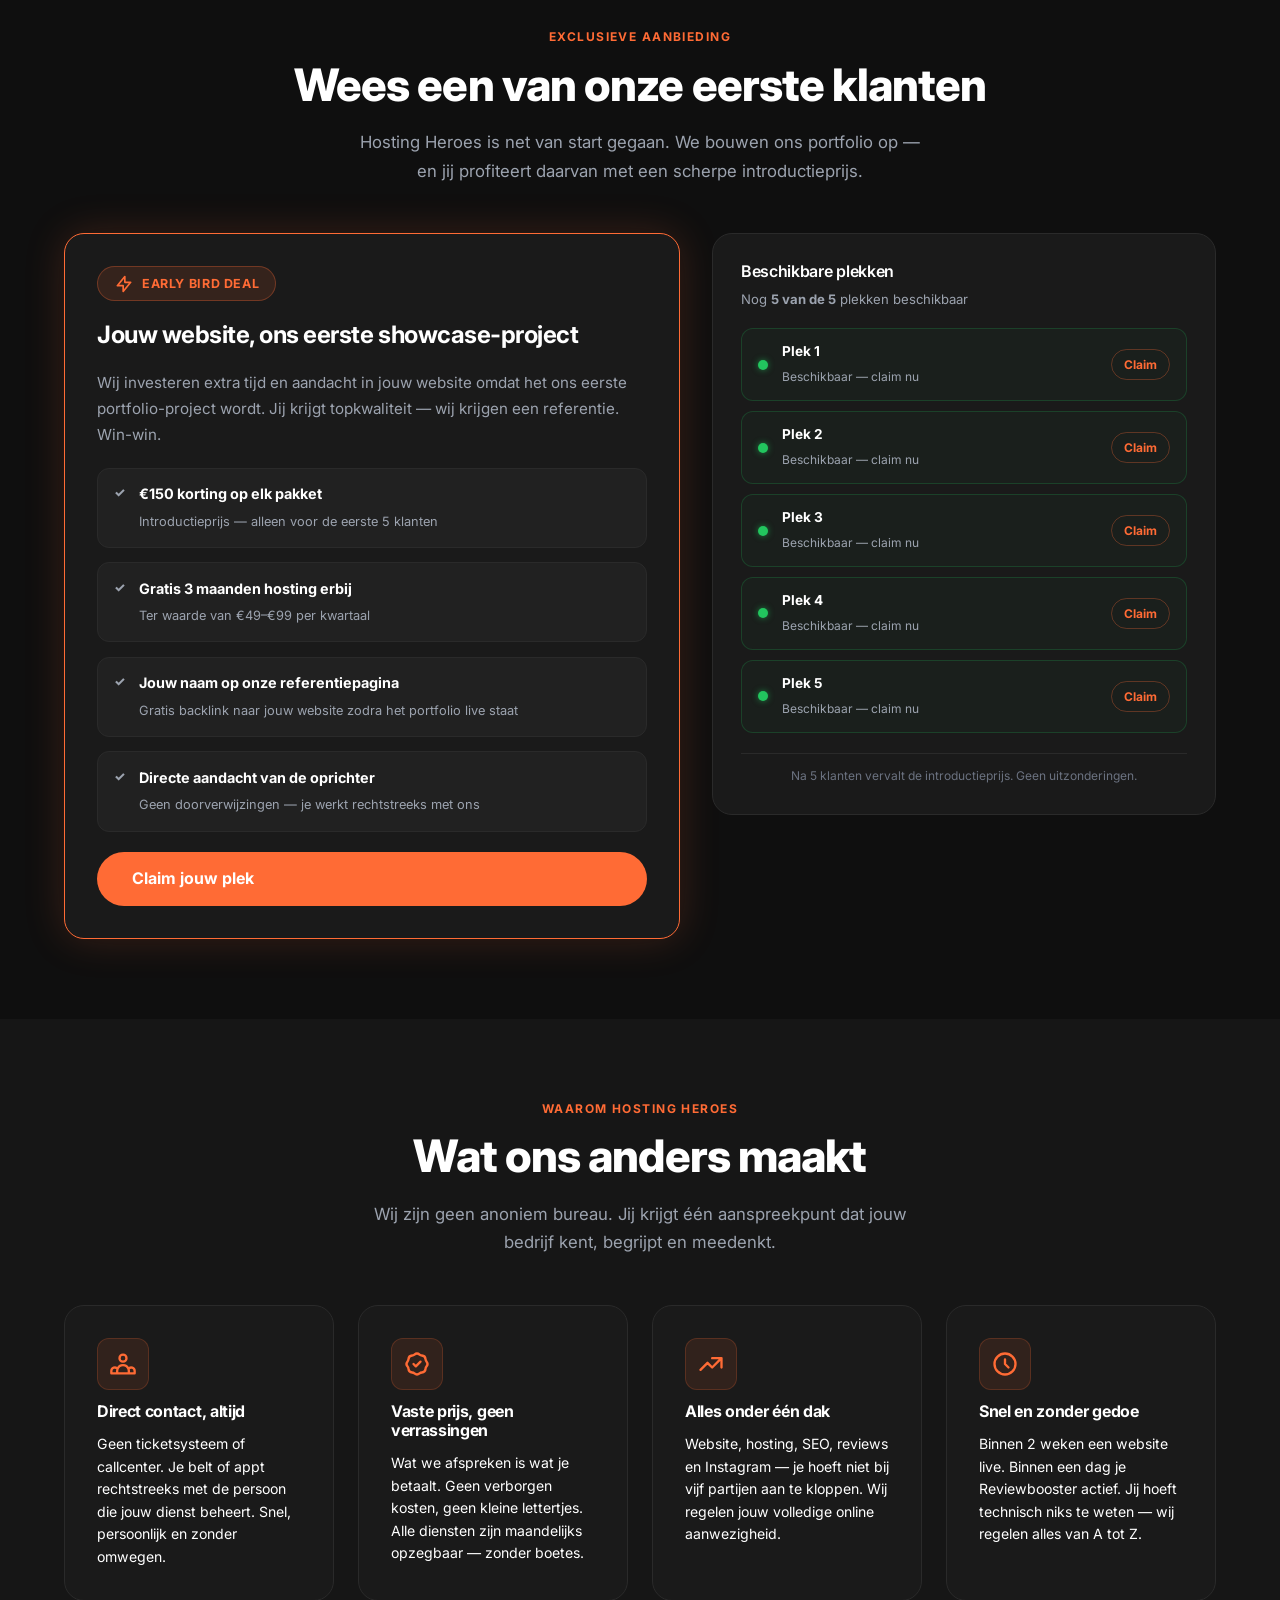
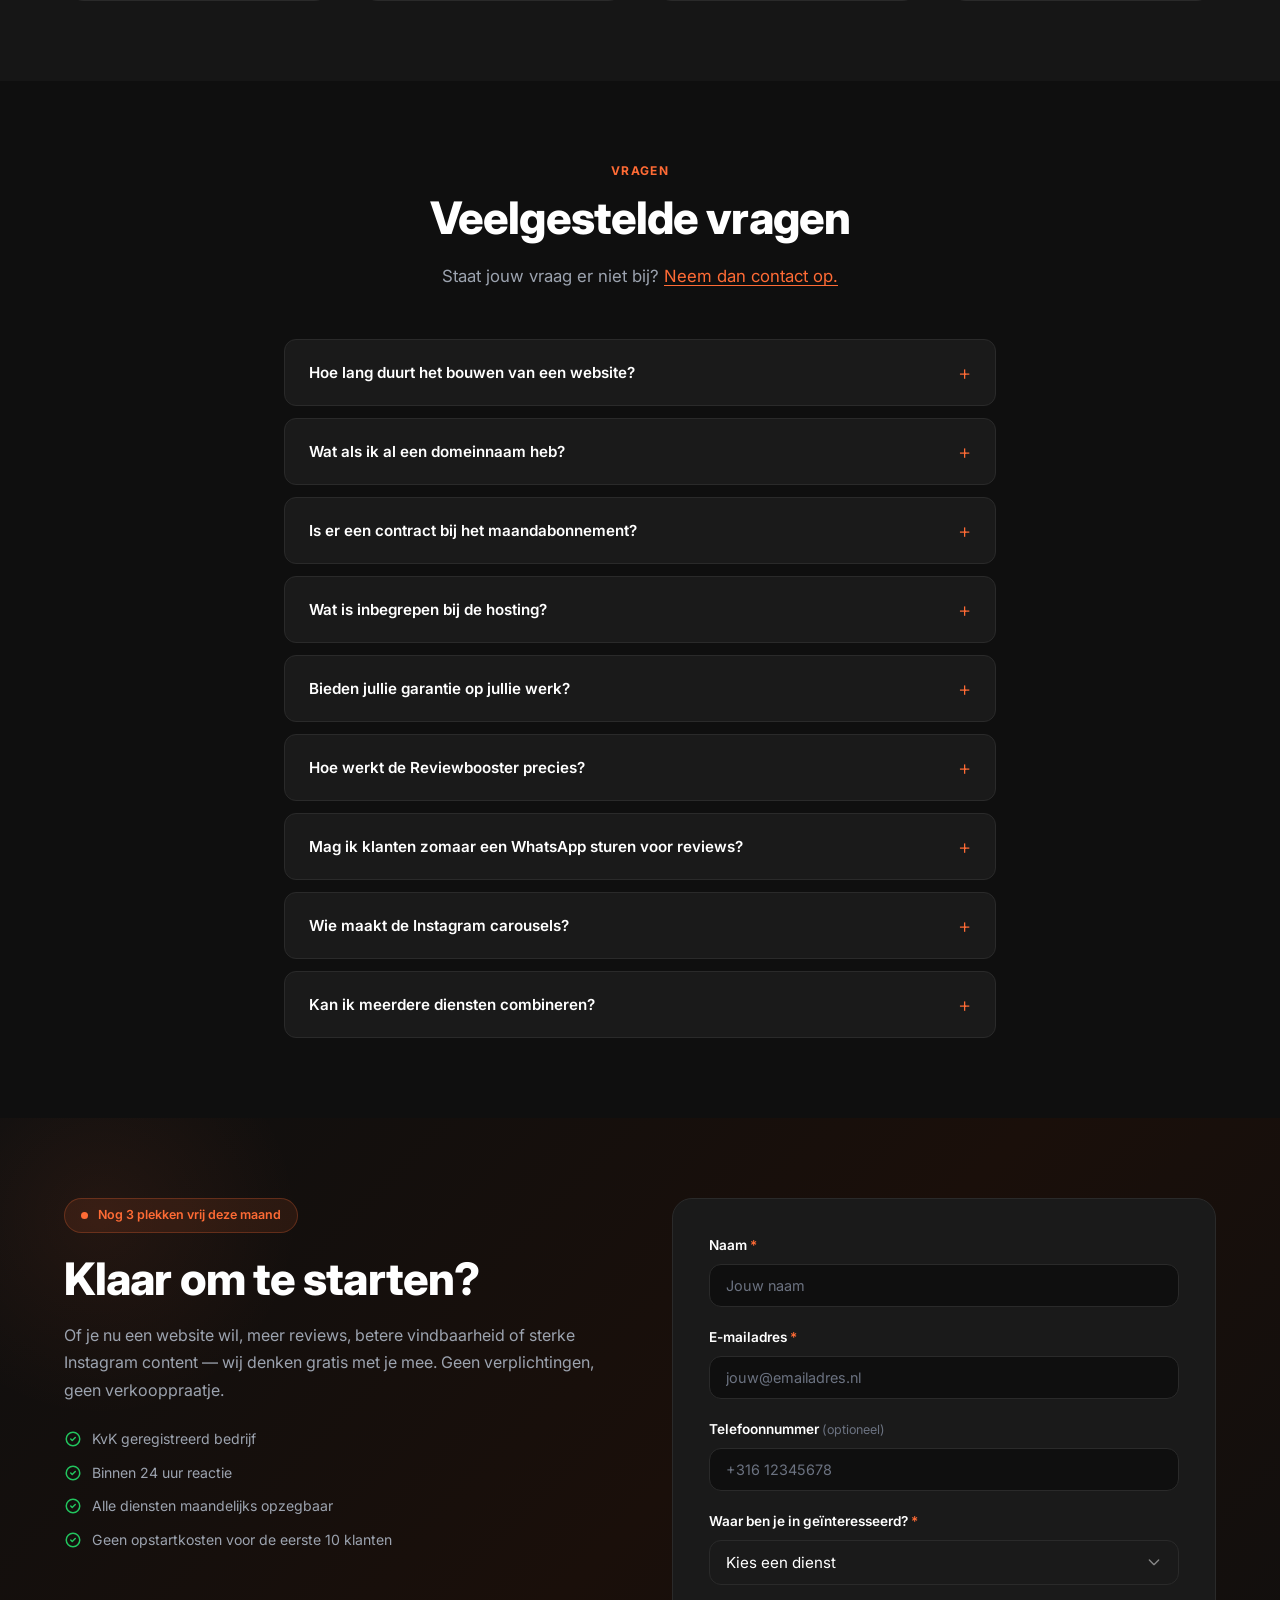
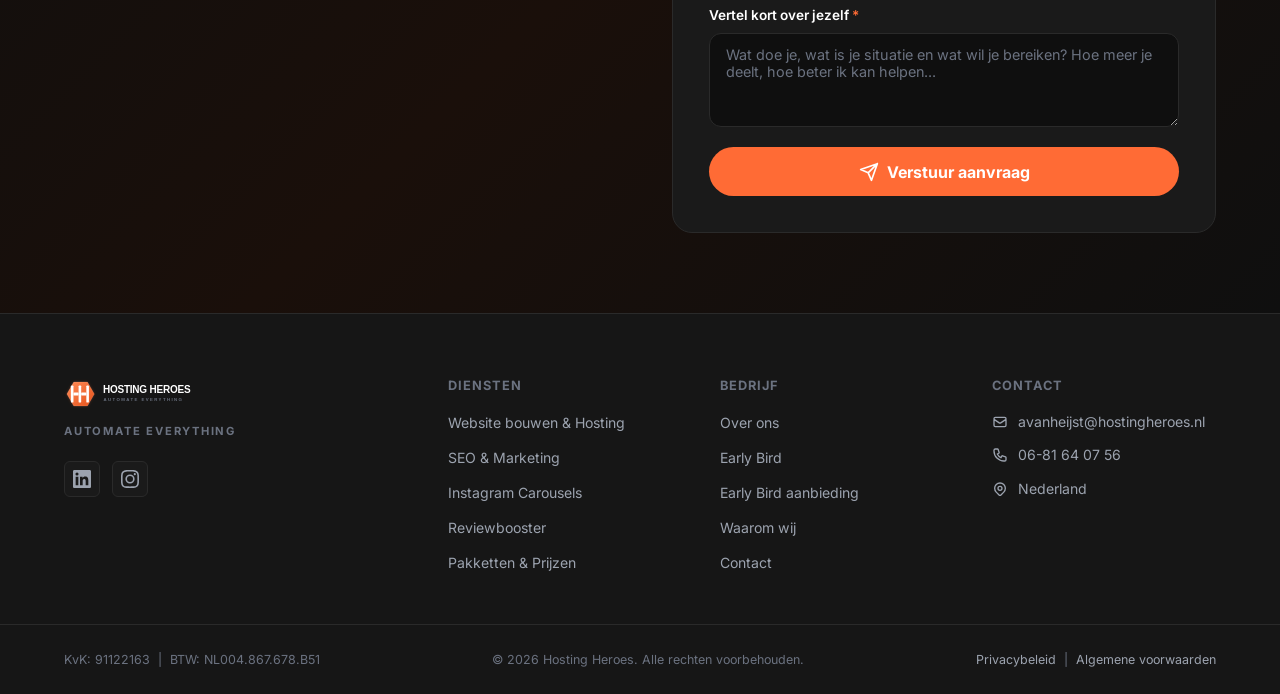
==== commit e2f08d79: "Add Calendly popup widget — plan een gratis gesprek" ====
--- a/index.html
+++ b/index.html
@@ -170,7 +170,7 @@
         <li><a href="#portfolio">Early Bird</a></li>
         <li><a href="#faq">FAQ</a></li>
       </ul>
-      <a href="#contact" class="btn-primary navbar__cta">Gratis gesprek</a>
+      <button onclick="Calendly.initPopupWidget({url:'https://calendly.com/avanheijst-hostingheroes/meeting'});return false;" class="btn-primary navbar__cta">Gratis gesprek</button>
       <button class="navbar__hamburger" id="hamburger" aria-label="Menu openen" aria-expanded="false">
         <span></span><span></span><span></span>
       </button>
@@ -194,7 +194,9 @@
         Van <strong>website bouwen & hosting</strong> tot <strong>SEO</strong>, <strong>Instagram Carousels</strong> en <strong>Reviewbooster</strong> — Hosting Heroes regelt jouw volledige online aanwezigheid. Betaalbaar, snel en zonder gedoe.
       </p>
       <div class="hero__ctas">
-        <a href="#contact" class="btn-primary btn-lg">Gratis adviesgesprek</a>
+        <button onclick="Calendly.initPopupWidget({url:'https://calendly.com/avanheijst-hostingheroes/meeting'});return false;" class="btn-primary btn-lg">
+          📅 Plan een gratis gesprek
+        </button>
         <a href="#pricing" class="btn-secondary btn-lg">Bekijk pakketten</a>
       </div>
       <div class="hero__trust-mini">
@@ -1073,5 +1075,9 @@
   </div>
 
   <script src="script.js"></script>
+
+  <!-- Calendly popup -->
+  <link href="https://assets.calendly.com/assets/external/widget.css" rel="stylesheet">
+  <script src="https://assets.calendly.com/assets/external/widget.js" async></script>
 </body>
 </html>
